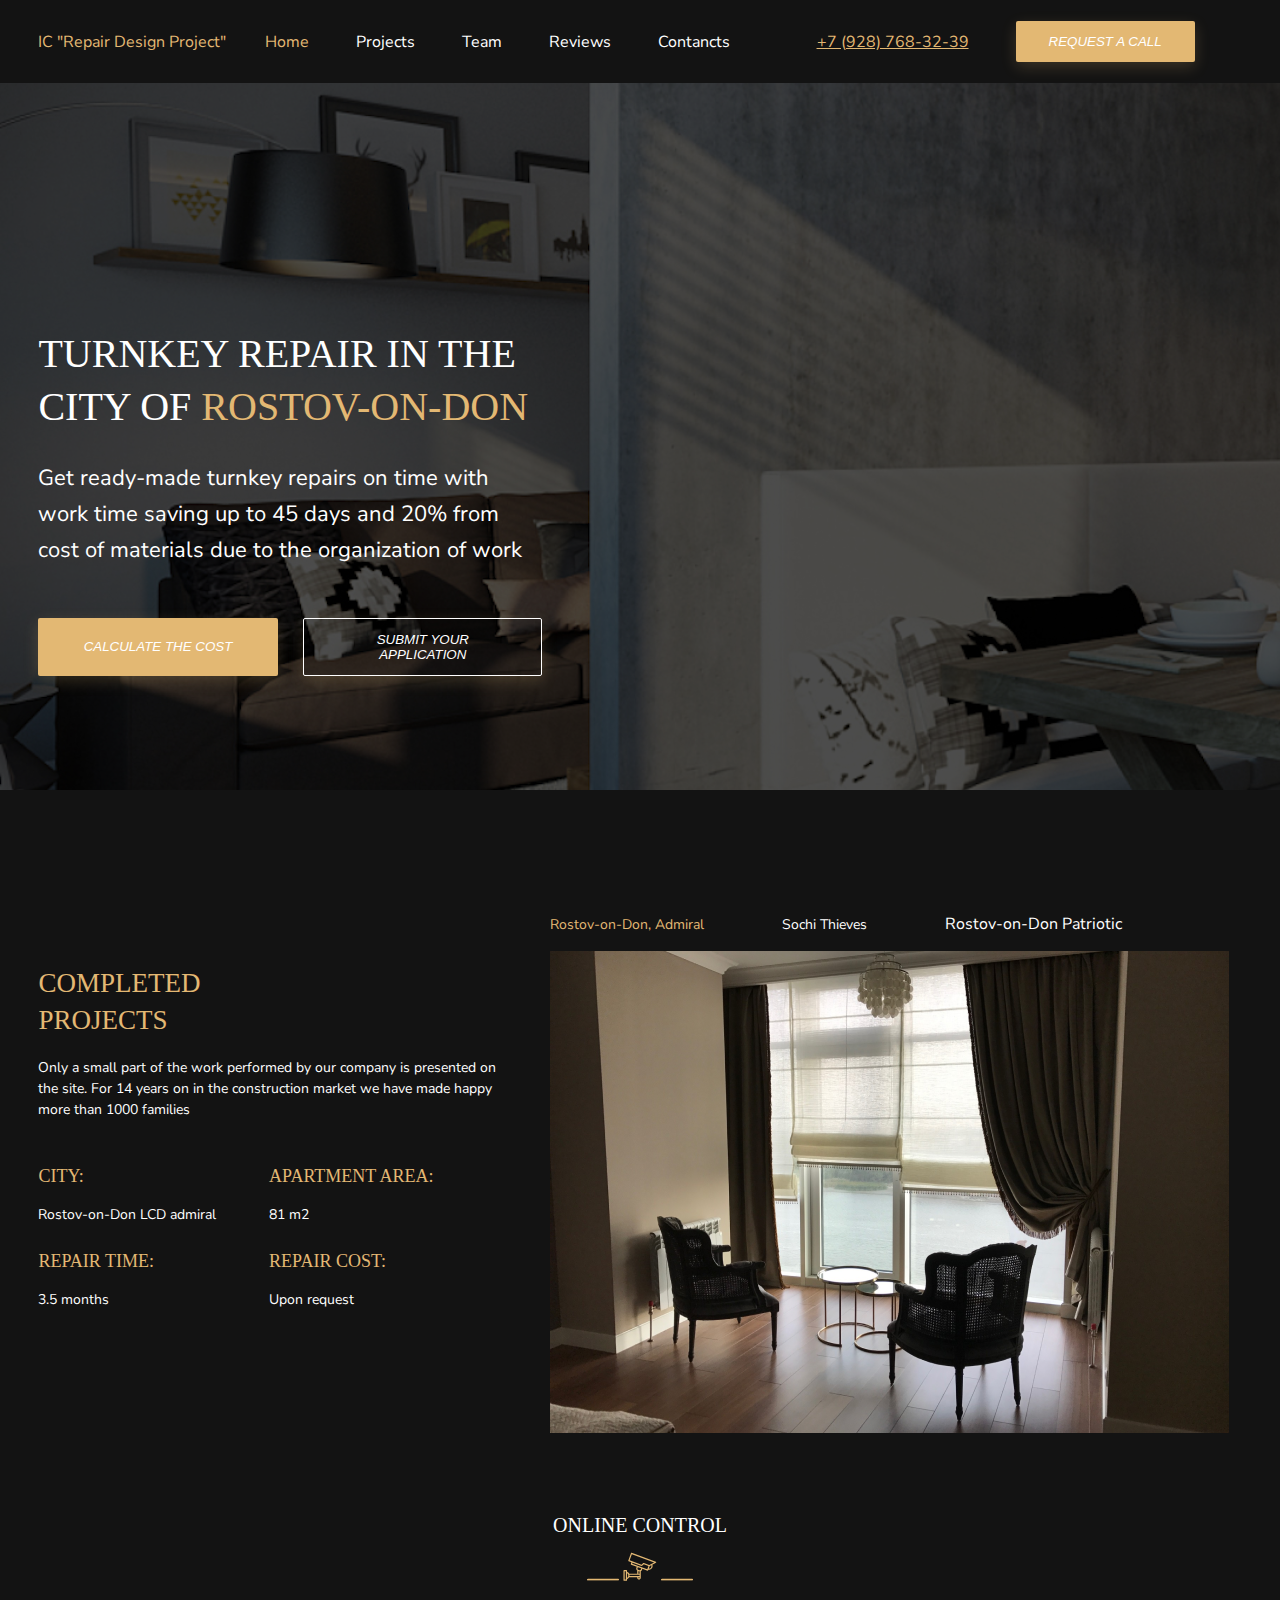
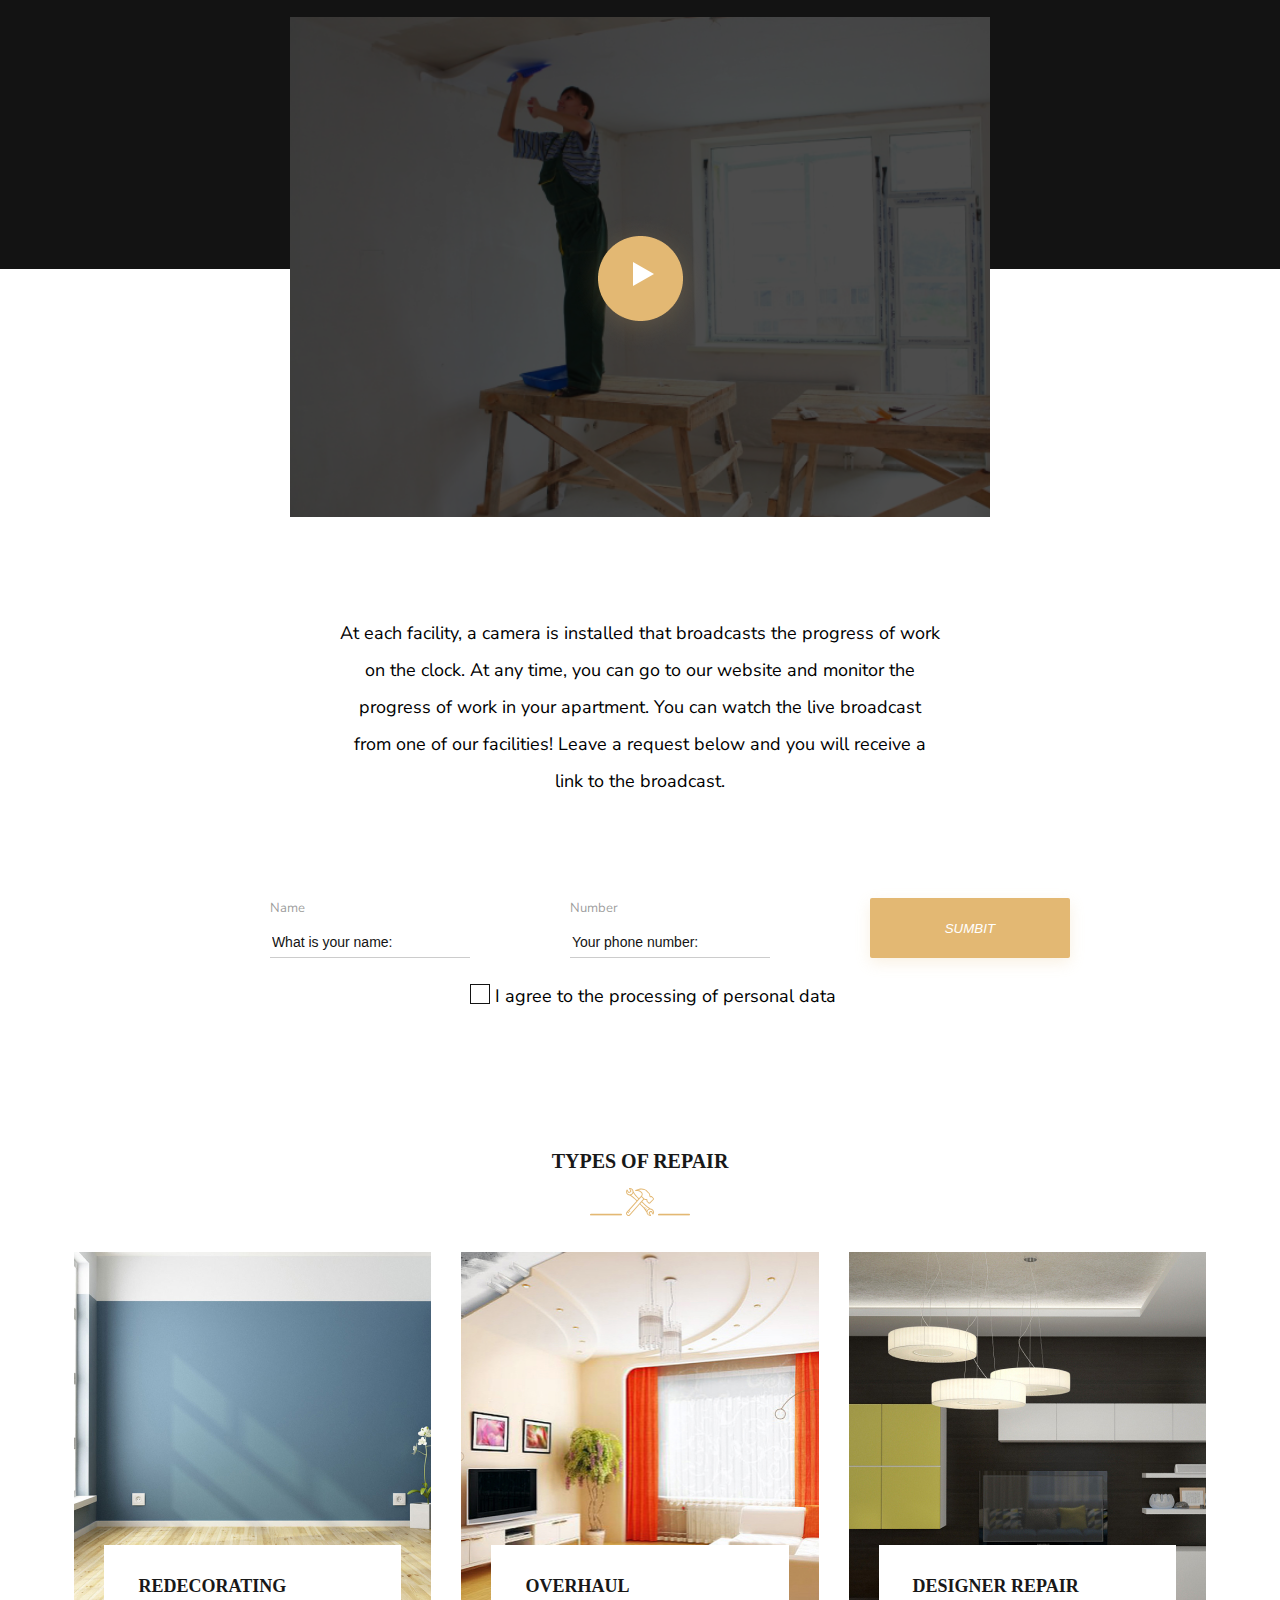
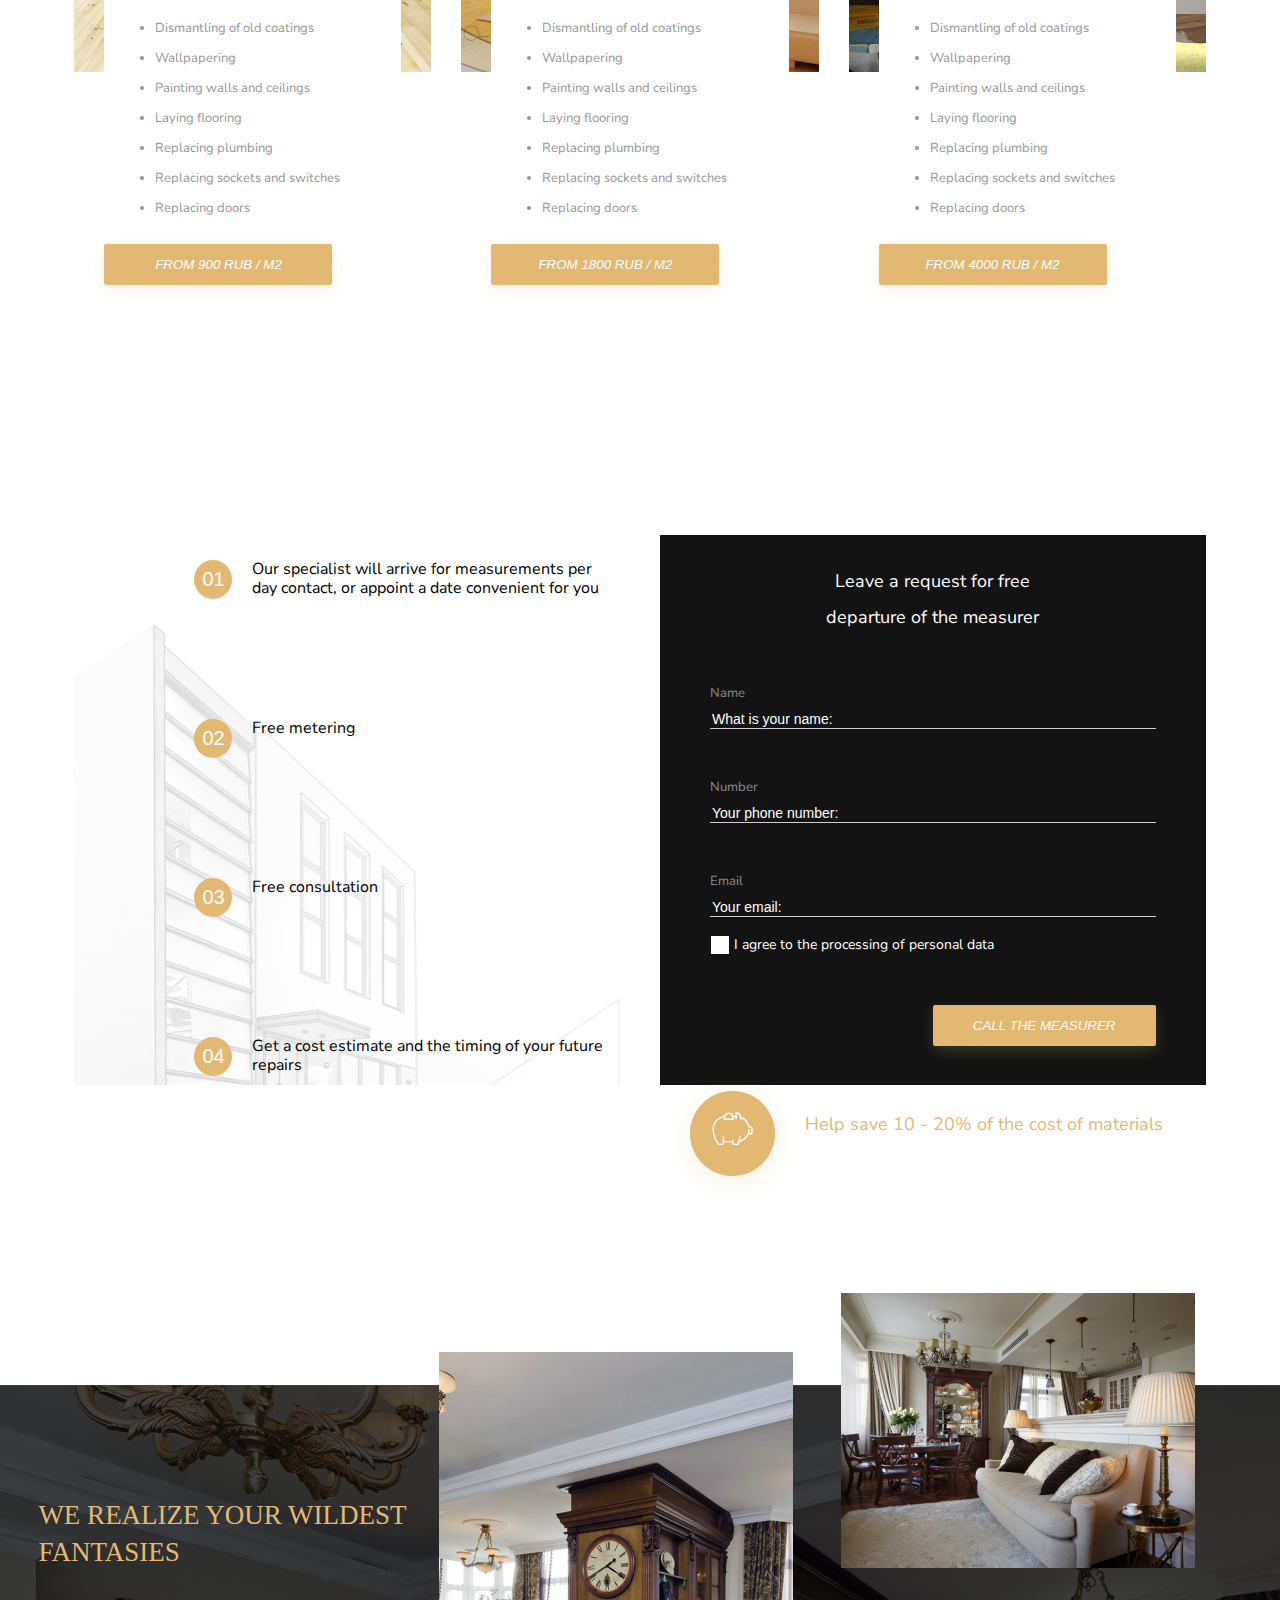
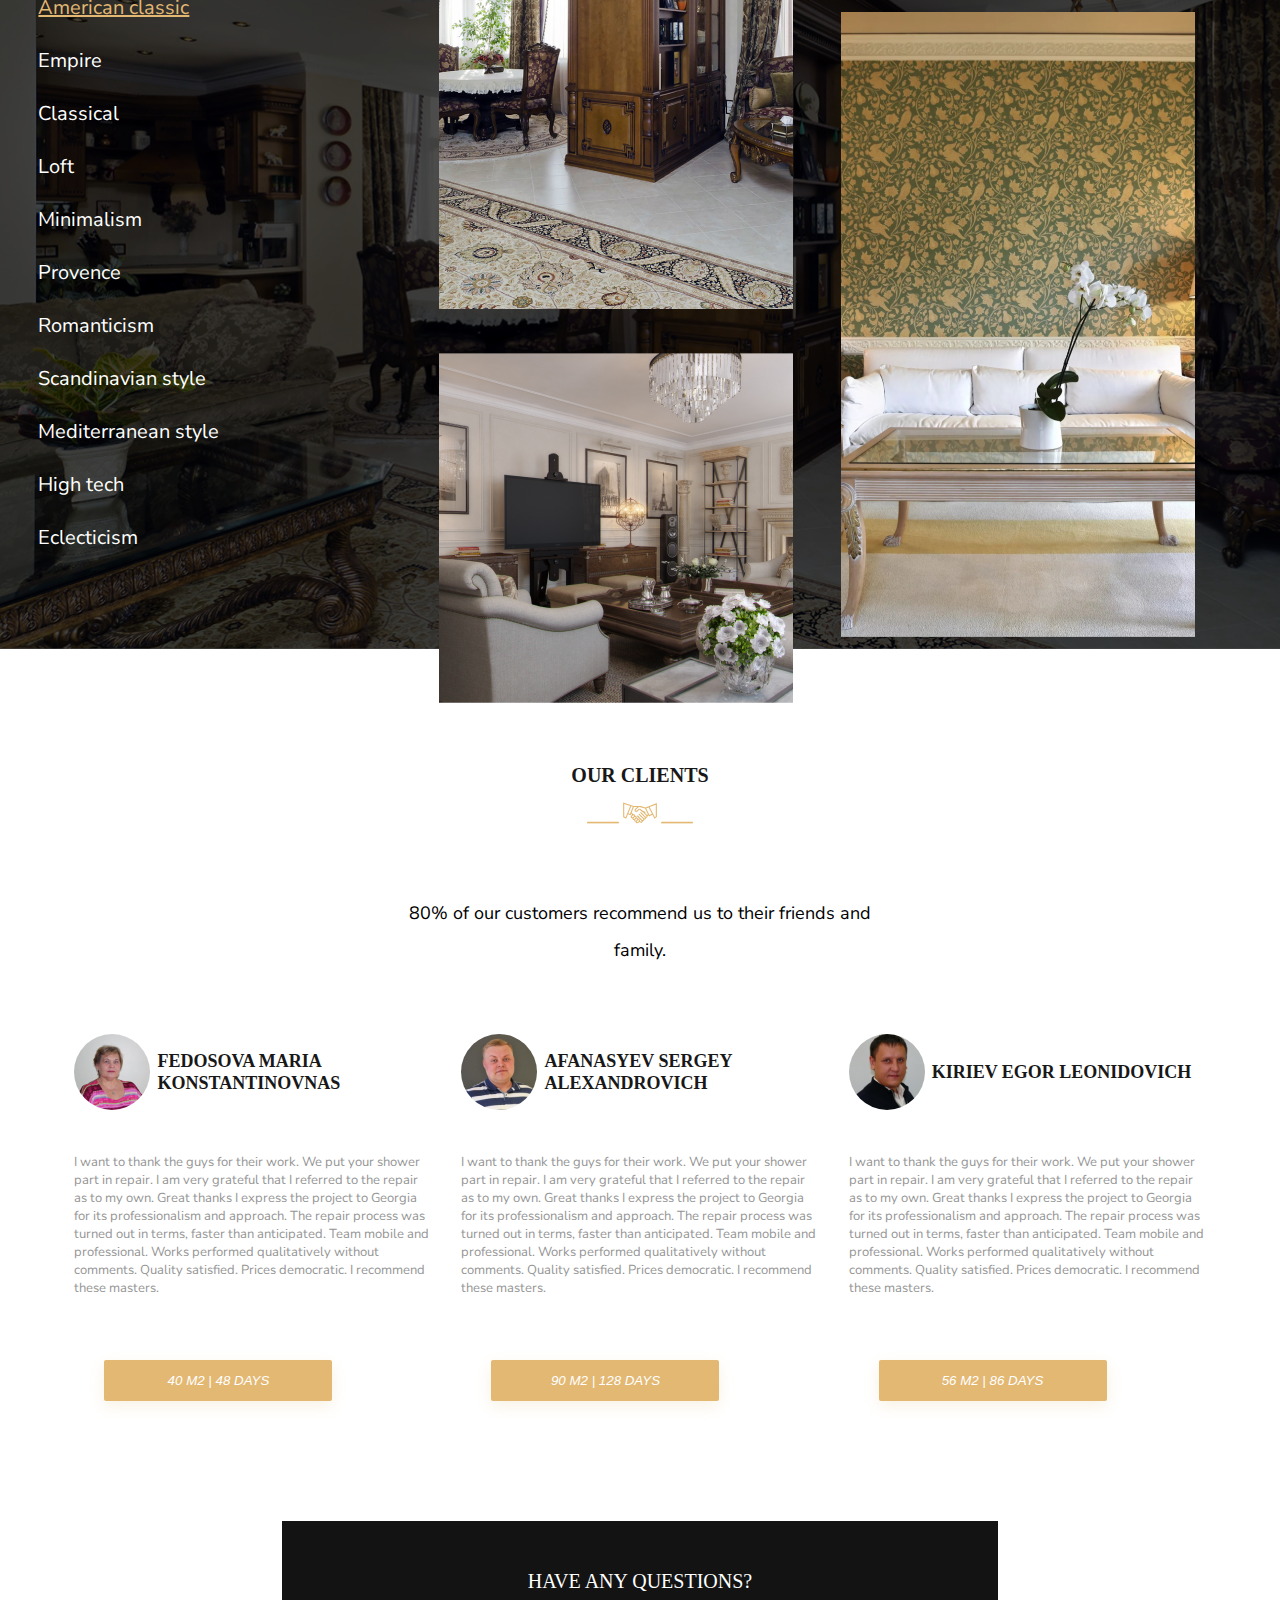
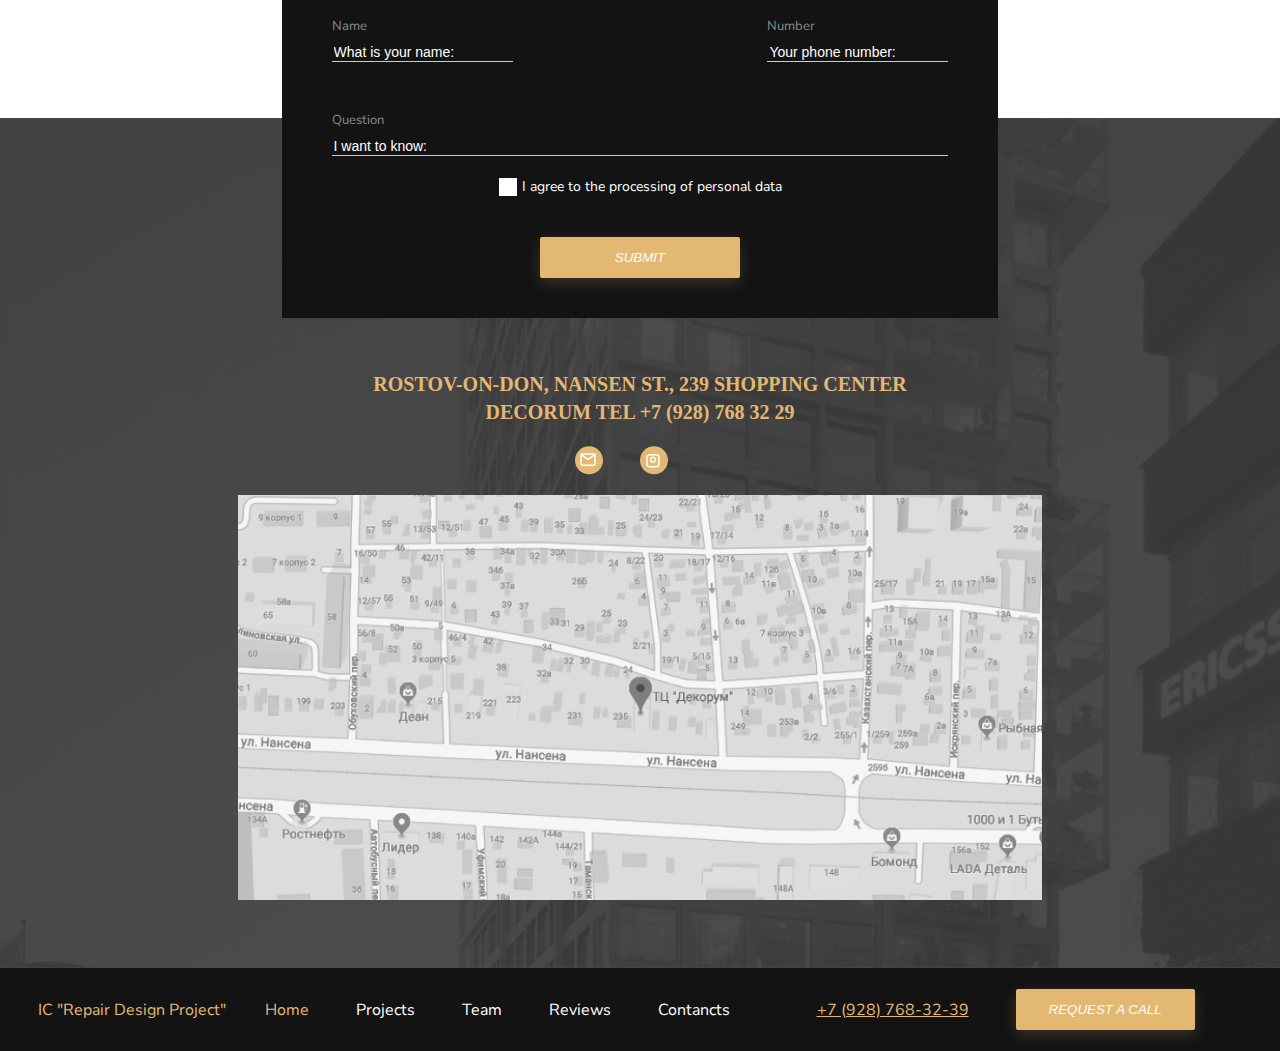
==== index.html @ 65050151 "final" ====
<!DOCTYPE html>
<html>
    <head>
        <title>Landing page</title>
        <meta charset="UTF-8">
        <meta name="viewport" content="width=devise-width, initial-scale=1.0">
        <meta http-equiv="X-UA-Compatible" content="ie=edge">
        <link href="styles/style.css" rel="stylesheet">
        <link rel="preconnect" href="https://fonts.gstatic.com">
<link href="https://fonts.googleapis.com/css2?family=Nunito+Sans:wght@200;300;400&display=swap" rel="stylesheet">
    </head>
    
    <body>
        <header class="header">
            <div class="container header-content margin-mobile">
                <div class="logo">
                    IC "Repair Design Project"
                </div>
                <nav>
                    <ul class="header-navigation">
                        <li class="header-navigation__item"><a href="#"><span class="intext">Home</span></a></li>
                        <li class="header-navigation__item"><a href="#">Projects</a></li>
                        <li class="header-navigation__item"><a href="#">Team</a></li>
                        <li class="header-navigation__item"><a href="#">Reviews </a></li>
                        <li class="header-navigation__item"><a href="#">Contancts</a></li>
                        
                    </ul>
                    
                </nav>
                <div class="header-navigation">
                    <a class="phone header-navigation__item" href="tel: +79287683239">+7 (928) 768-32-39</a>
                    <button class="button header-navigation__item">Request a call</button>
                </div>
            </div>
        </header>
        <main>
            <section class="hero">
                <div class="container hero-container margin-mobile">
                    <div class="title-wrapper">
                        <h1 class="title">Turnkey Repair in the city of <span class="intext">Rostov-on-Don</span></h1>
                        <p class="paragraph">Get ready-made turnkey repairs on time with work time 
                            saving up to 45 days and 20% from cost of materials due
                             to the organization of work</p>

                        <div class="title-wrapper-buttons title-wrapper">
                            <button class="button">CALCULATE THE COST</button>
                            <button class="button button-modified">SUBMIT YOUR APPLICATION</button>
                        </div>
                        
                    </div>
                    
                </div>
                <div class="hero-overlay"></div>
            </section>
            <section class="projects">
                <div class="container">
                <div class="completed-projects ">
                    <div class="completed-projects-info title-wrapper margin-mobile">
                        <h1 class="title short-title title2">
                            <span class="intext">Completed projects</span>
                        </h1>
                        <p class="paragraph paragraph-2">Only a small part of the work performed by our company is presented on the site.
                             For 14 years on in the construction market we have made happy more than 1000 families</p>
                        <div class="subtitle-container">
    
                        </div>
    
                    </div>
                    <div class="images margin-mobile">
                        <nav>
                            <ul class="header-navigation">
                                <li class="header-navigation__item project-nav__item"><a href="#"><span class="intext">Rostov-on-Don, Admiral</span></a></li>
                                <li class="header-navigation__item project-nav__item"><a href="#">Sochi Thieves</a></li>
                                <li class="header-navigation__item"><a href="#">Rostov-on-Don Patriotic</a></li>
                                                            
                            </ul>
                            
                        </nav>
                        <img src="images/image_2.png" alt="room" class="mobile-image">
                        <img src="images/image_2.1.png" alt="room" class="desktop-image">
                    </div>
                    <div class="info-desktop-position image-info-wrapper">
                        <div class="item city">
                            <h2 class="title subtitle"><span class="intext">city:</span></h2>
                            <p class="paragraph paragraph-2">Rostov-on-Don LCD admiral</p>
                        </div>
                        <div class="item area">
                            <h2 class="title subtitle"><span class="intext">apartment area:</span></h2>
                            <p class="paragraph paragraph-2">81 m2</p>
                        </div>
                        <div class="item time">
                            <h2 class="title subtitle"><span class="intext">Repair time:</span></h2>
                            <p class="paragraph paragraph-2">3.5 months</p>
                        </div>
                        <div class="item cost">
                            <h2 class="title subtitle"><span class="intext">Repair Cost:</span></h2>
                            <p class="paragraph paragraph-2">Upon request</p>
                        </div>
                    </div>
                </div>
            </div>
                
            </section>

        </main>
        <section class="online-control">
            <div class="container">
                <div class="online-control-header">
                    <h2 class="title-20px title">online control</h2>
                </div>
                <div class="control-logo">
                    <img src="images/line.png" alt="line" class="line">
                    <img src="images/Vector_online_control.svg" alt="online control" class="logo-icon">
                    <img src="images/line.png" alt="line" class="line">
                </div>
            </div>
            <section class="video online-control-img-div margin-mobile container">
                <div class="hero-container">
                    <img src="images/Ellipse.png" alt="" class="circle">
                    <svg class="small-circle" width="97" height="97" viewBox="0 0 97 97" fill="none" xmlns="http://www.w3.org/2000/svg">
                        <g filter="url(#filter0_d)">
                        <circle cx="48.5" cy="43.5" r="18.5" fill="#E3B873"/>
                        </g>
                        <defs>
                        <filter id="filter0_d" x="0" y="0" width="97" height="97" filterUnits="userSpaceOnUse" color-interpolation-filters="sRGB">
                        <feFlood flood-opacity="0" result="BackgroundImageFix"/>
                        <feColorMatrix in="SourceAlpha" type="matrix" values="0 0 0 0 0 0 0 0 0 0 0 0 0 0 0 0 0 0 127 0"/>
                        <feOffset dy="5"/>
                        <feGaussianBlur stdDeviation="15"/>
                        <feColorMatrix type="matrix" values="0 0 0 0 0.890196 0 0 0 0 0.721569 0 0 0 0 0.45098 0 0 0 0.2 0"/>
                        <feBlend mode="normal" in2="BackgroundImageFix" result="effect1_dropShadow"/>
                        <feBlend mode="normal" in="SourceGraphic" in2="effect1_dropShadow" result="shape"/>
                        </filter>
                        </defs>
                        </svg>
                        
                    <svg class="triangle-video" width="21" height="26" viewBox="0 0 21 26" fill="none" xmlns="http://www.w3.org/2000/svg">
                        <path d="M21 13L7.65417e-07 25.1244L1.82536e-06 0.875644L21 13Z" fill="white"/>
                        </svg>
                </div>
                <div class="hero-overlay"></div>
                
                    
            </section>
            <!-- <div class="online-control-img-div margin-mobile container">
                <img src="images/image_6.png" alt="color wall" class="online-control-img">
                
            </div> -->
            
            <div class="online-control-paragraph-wrapper margin-mobile container">
                <p class="paragraph paragraph-3">At each facility, a camera is installed that broadcasts the progress of work on the clock. At any time, you can go to our website and monitor the progress of work in your apartment. You can watch the live broadcast from one of our facilities!
                    Leave a request below and you will receive a link to the broadcast.</p>
            </div>
            <form class="online-control-input-wrapper margin-mobile container">
                <label class="paragraph input-title">Name</label>
                <input class="text-input" type="text" name="name" placeholder="What is your name:">
                <label class="paragraph input-title">Number</label>
                <input class="text-input" type="text" name="name" placeholder="Your phone number:">
                  <label class="checkbox-label paragraph paragraph-3">
                    <input type="checkbox" />
                    <span></span>
                    I agree to the processing of personal data
                </label>
                <div class="title-wrapper-buttons title-wrapper">
                    <button class="button">SUMBIT</button>
                </div>
    
                

            </form>

        </section>
        
        <section class="types-of-repair">
            <div class="container">
                <div class="types-of-repair-header">
                    <h2 class="title-20px title title-black container">Types of repair</h2>
                    <div class="control-logo">
                        <img src="images/line.png" alt="line" class="line">
                        <img src="images/Vector-repair.svg" alt="online control" class="logo-icon">
                        <img src="images/line.png" alt="line" class="line">
                    </div>
                </div>
                <div class="container types-of-repair-main ">
                    <div class="types-of-repair-info">
                        <div class="types-of-repair-photo-1">
                            
                        </div>
                       <div class="types-of-repair-info-block">
                        <h1 class="title-18px title title-black">Redecorating</h1>
                        <ul class="types-of-repaid-list">
                            <li>Dismantling of old coatings </li>
                            <li>Wallpapering </li>
                            <li>Painting walls and ceilings</li>
                            <li>Laying flooring </li>
                            <li>Replacing plumbing </li>
                            <li>Replacing sockets and switches</li>
                            <li>Replacing doors</li>
                        </ul>
                        

                       </div>
                       <div class="types-of-repair-buttons ">
                        <button class="button button-repair">from 900 rub / m2</button>
                    </div>
                    </div>
                    <div class="types-of-repair-info">
                        <div class="types-of-repair-photo-2"></div>
                        <div class="types-of-repair-info-block">
                            <h1 class="title-18px title title-black">Overhaul</h1>
                            <ul class="types-of-repaid-list">
                                <li>Dismantling of old coatings </li>
                                <li>Wallpapering </li>
                                <li>Painting walls and ceilings</li>
                                <li>Laying flooring </li>
                                <li>Replacing plumbing </li>
                                <li>Replacing sockets and switches</li>
                                <li>Replacing doors</li>
                            </ul>
                        </div>
                       
                        <div class="types-of-repair-buttons ">
                            <button class="button button-repair">from 1800 rub / m2</button>
                        </div>
                    </div>
                    
                    <div class="types-of-repair-info">
                        <div class="types-of-repair-photo-3"></div>
                        <div class="types-of-repair-info-block">
                            <h1 class="title-18px title title-black">Designer Repair</h1>
                            <ul class="types-of-repaid-list">
                                <li>Dismantling of old coatings </li>
                                <li>Wallpapering </li>
                                <li>Painting walls and ceilings</li>
                                <li>Laying flooring </li>
                                <li>Replacing plumbing </li>
                                <li>Replacing sockets and switches</li>
                                <li>Replacing doors</li>
                            </ul>
                            
                        </div>
                        <div class="types-of-repair-buttons ">
                            <button class="button button-repair">from 4000 rub / m2</button>
                        </div>
                    </div>
                    
                    
                   
                    
                </div>
                <div class="types-of-repair-2 container">
                    <div class="types-of-repair-tips">
                        <ol class="ol-tips">
                            <li class="repair-li-tips paragraph paragraph-3">Our specialist will arrive for measurements per day
                                contact, or appoint a date convenient for you</li>
                            <li class="repair-li-tips paragraph paragraph-3">Free metering</li>
                            <li class="repair-li-tips paragraph paragraph-3">Free consultation</li>
                            <li class="repair-li-tips paragraph paragraph-3">Get a cost estimate and the timing of your future repairs</li>

                        </ol>
                    </div>
                    <div class="types-of-repair-request">
                        <form class="repair-input-wrapper margin-mobile">
                            <p class="paragraph repair-paragraph">Leave a request for free
                                departure of the measurer</p>
                            <label class="paragraph repair-input-title">Name</label>
                            <input class="repair-text-input" type="text" name="name" placeholder="What is your name:">
                            <label class="paragraph repair-input-title">Number</label>
                            <input class="repair-text-input" type="text" name="name" placeholder="Your phone number:">
                            <label class="paragraph repair-input-title">Email</label>
                            <input class="repair-text-input" type="text" name="name" placeholder="Your email:">
                              <label class="repair-checkbox-label paragraph paragraph-2">
                                <input type="checkbox" />
                                <span></span>
                                I agree to the processing of personal data
                            </label>
                            <div class="title-wrapper-buttons repair-title-wrapper">
                                <button class="button">Call the measurer</button>
                            </div>
                        </form>
                        <div class="pig-save">
                            <img src="images/Ellipse.png" alt="Ellipse" class="cirle">
                            <svg class="pig" width="41" height="35" viewBox="0 0 41 35" fill="none" xmlns="http://www.w3.org/2000/svg">
                                <path d="M37.5581 15.4428L37.5581 15.4427C37.1069 13.2849 36.0951 11.2508 34.6321 9.5602C33.2237 7.93259 31.4214 6.65133 29.4118 5.84368C29.0828 4.50765 28.3927 3.13004 27.0386 2.09265C25.7205 1.08288 24.3931 0.888236 24.3338 0.879917L24.3338 0.879908C24.1374 0.852614 23.9377 0.909602 23.7872 1.03689C23.6366 1.16422 23.5498 1.34918 23.5498 1.54422V4.84776H21.3254C20.736 2.93366 18.9142 1.53565 16.7634 1.53565C14.5652 1.53565 12.7096 2.99559 12.1632 4.97472C9.01519 5.40046 6.11974 6.89118 3.96924 9.20468L4.00586 9.23872L3.96924 9.20468C1.69996 11.6462 0.45 14.807 0.45 18.1048C0.45 25.4944 4.38387 31.5047 5.5891 33.1702C5.97046 33.6973 6.59453 34.0115 7.2582 34.0115H9.96922C11.0961 34.0115 12.015 33.1174 12.015 32.0156V31.214C12.6849 31.3117 13.3649 31.3618 14.0457 31.3618H20.1528V32.0156C20.1528 33.1174 21.0717 34.0115 22.1986 34.0115H25.1765C26.134 34.0115 26.9756 33.3491 27.1767 32.4341L27.4969 30.9776C31.673 29.976 35.0324 27.1195 36.6959 23.4129H39.1837C39.9359 23.4129 40.55 22.816 40.55 22.0795V16.78C40.55 16.4234 40.4075 16.0882 40.1493 15.8365C39.8912 15.5849 39.5483 15.4465 39.1838 15.4465H39.1837H39.1837H39.1837H39.1836H39.1836H39.1836H39.1835L37.5592 15.4467C37.5587 15.4454 37.5584 15.4441 37.5581 15.4428ZM39.1762 22.0293H39.1761V22.0708H37.2111C37.5469 21.0272 37.7538 19.9313 37.8138 18.802C37.8337 18.4307 37.5411 18.1162 37.1633 18.0971C36.7857 18.0784 36.4615 18.3611 36.4418 18.7324C36.1746 23.755 32.6861 28.0486 27.8218 29.4988L28.6936 25.5325C28.7736 25.1689 28.5358 24.8128 28.1656 24.7355C27.7961 24.658 27.4301 24.8876 27.3503 25.2508L25.8334 32.1523C25.7678 32.4509 25.4919 32.6694 25.1765 32.6694H22.1984C21.8268 32.6694 21.5266 32.3748 21.5266 32.0156V29.3658C21.5266 28.994 21.2178 28.6948 20.8396 28.6948C20.4614 28.6948 20.1527 28.994 20.1527 29.3658V30.0197H14.0455C13.3637 30.0197 12.6831 29.9637 12.0148 29.8549V25.3914C12.0148 25.0196 11.7061 24.7204 11.3279 24.7204C10.9497 24.7204 10.6409 25.0196 10.6409 25.3914V32.0156C10.6409 32.3749 10.3407 32.6695 9.96906 32.6695H7.2582C7.03553 32.6695 6.83663 32.5694 6.71107 32.3957L6.71106 32.3957C5.56414 30.8104 1.82391 25.0966 1.82391 18.1047C1.82391 15.1413 2.94692 12.301 4.98639 10.1068L4.94977 10.0728L4.98639 10.1068C6.84008 8.11243 9.30923 6.79824 12.0037 6.35608C12.0187 6.74406 12.0834 7.12762 12.195 7.4974H12.0074C11.6292 7.4974 11.3205 7.79662 11.3205 8.16843C11.3205 8.54023 11.6292 8.83945 12.0074 8.83945H21.5191C21.8974 8.83945 22.2061 8.54023 22.2061 8.16843C22.2061 7.79662 21.8974 7.4974 21.5191 7.4974H21.3315C21.4592 7.07485 21.5258 6.63439 21.5266 6.18974H23.5498V7.50596C23.5498 7.87776 23.8585 8.17699 24.2367 8.17699C24.6149 8.17699 24.9237 7.87776 24.9237 7.50596V2.43193C25.5183 2.66114 26.343 3.1096 27.0288 3.96507C27.7404 4.85262 28.3056 6.18202 28.3056 8.1685C28.3056 8.5403 28.6144 8.83953 28.9926 8.83953C29.3708 8.83953 29.6795 8.5403 29.6795 8.1685C29.6795 7.93061 29.6716 7.68076 29.6536 7.4229C31.1527 8.14776 32.4978 9.17284 33.5829 10.4267C34.8977 11.9462 35.8068 13.7736 36.212 15.7114C36.3426 16.3363 36.9049 16.7889 37.5487 16.7888L39.1762 16.7887V22.0293ZM16.7633 2.87779C18.6334 2.87779 20.1527 4.36098 20.1527 6.18133C20.1527 6.63615 20.0552 7.08443 19.871 7.49755L13.6555 7.49755C13.4714 7.08428 13.3737 6.63614 13.3737 6.18133C13.3737 4.36091 14.8931 2.87779 16.7633 2.87779Z" fill="white" stroke="white" stroke-width="0.1"/>
                                </svg>
                                
                            <p class="pig-text">Help save 10 - 20% of the 
                                cost of materials</p>
                        </div>

                    </div>
                </div>
            </div>
        </section>
        <section class="fantasies">
            <div class="container hero-container margin-mobile">
                <div class="fantisies-grid">
                    <div class="styles">
                        <h1 class="title fantasies-title">
                            <span class="intext">We realize your
                                wildest fantasies</span>
                        </h1>
                        <ul class="fantisies-list">
                            <li class="fantasies-list-item fantasies-list-item-selected">American classic</li>
                            <li class="fantasies-list-item">Empire</li>
                            <li class="fantasies-list-item">Classical</li>
                            <li class="fantasies-list-item">Loft</li>
                            <li class="fantasies-list-item">Minimalism</li>
                            <li class="fantasies-list-item">Provence</li>
                            <li class="fantasies-list-item">Romanticism</li>
                            <li class="fantasies-list-item">Scandinavian style</li>
                            <li class="fantasies-list-item">Mediterranean style</li>
                            <li class="fantasies-list-item">High tech</li>
                            <li class="fantasies-list-item">Eclecticism</li>
                        </ul>
                    </div>
                    <div class="image-col-1">
                        <img src="images/image-5.png" alt="cupboard" class="fantasies-images">
                        <img src="images/image-5-3.png" alt="living room" class="fantasies-images">
                    </div>
                    <div class="image-col-2">
                        <img src="images/image-5-2.png" alt="living room" class="fantasies-images">
                        <img src="images/image-5-4.png" alt="living room" class="fantasies-images">
                    </div>
                </div>
            </div>
            <div class="hero-overlay"></div>    
        </section>
        <section class="fantasies-mobile container">
            <h1 class="title fantasies-title">
                <span class="intext">We realize your
                    wildest fantasies</span>
            </h1>
            <img src="images/image-5.3.png" alt="living room" class="fantasies-images">
        </section>
        <section class="clients">
            <div class="clients-title container">
                <div class="types-of-repair-header">
                    <h2 class="title-20px title title-black container">Our clients</h2>
                    <div class="control-logo">
                        <img src="images/line.png" alt="line" class="line">
                        <img src="images/clients.svg" alt="online control" class="logo-icon">
                        <img src="images/line.png" alt="line" class="line">
                    </div>
                    <div class="clients-paragraph-wrapper">
                        <p class="paragraph paragraph-3">80% of our customers recommend us to their
                            friends and family.</p>
                    </div>
                </div>
                <div class="types-of-repair-main client-grid container">
                    <div class="clients-header">
                        <img src="images/image-client-1.png" alt="Maria" class="client-image">
                        <h1 class="title-18px title title-black clients-name">Fedosova Maria
                            Konstantinovnas</h1>
                    </div>
                    
                    <div class="clients-header">
                        <img src="images/image-client-2.png" alt="Sergei" class="client-image">
                        <h1 class="title-18px title title-black clients-name">Afanasyev Sergey Alexandrovich</h1>
                    </div>
                    <div class="clients-header">
                        <img src="images/image-client-3.png" alt="Egor  " class="client-image">
                        <h1 class="title-18px title title-black clients-name">Kiriev Egor Leonidovich</h1>
                    </div>
                    <p class="client-info">I want to thank the guys for their work.
                        We put your shower part in repair. I am very grateful that I referred to the repair as to my own. Great thanks I express the project 
                       to Georgia for its professionalism and approach.
                       The repair process was turned out in terms, faster than anticipated. 
                       Team mobile and professional. Works performed qualitatively without comments. 
                       Quality satisfied. Prices democratic. I recommend these masters.</p>
                    <p class="client-info">I want to thank the guys for their work.
                             We put your shower part in repair. I am very grateful that I referred to the repair as to my own. Great thanks I express the project 
                            to Georgia for its professionalism and approach.
                            The repair process was turned out in terms, faster than anticipated. 
                            Team mobile and professional. Works performed qualitatively without comments. 
                            Quality satisfied. Prices democratic. I recommend these masters.</p>
                    <p class="client-info">I want to thank the guys for their work.
                             We put your shower part in repair. I am very grateful that I referred to the repair as to my own. Great thanks I express the project 
                            to Georgia for its professionalism and approach.
                            The repair process was turned out in terms, faster than anticipated. 
                            Team mobile and professional. Works performed qualitatively without comments. 
                            Quality satisfied. Prices democratic. I recommend these masters.</p>
                    <div class="types-of-repair-buttons ">
                            <button class="button button-client">40 m2  |  48 DAYS</button>
                        </div>
                    <div class="types-of-repair-buttons ">
                            <button class="button button-client">90 m2  |  128 DAYS</button>
                        </div>
                    <div class="types-of-repair-buttons ">
                            <button class="button button-client">56 m2  |  86 DAYS</button>
                        </div>
                </div>
            </div>
        </section>
        <section class="questions ">
            <div class="questions-container">
            <form class="repair-input-wrapper margin-mobile questions-wrapper">
                <h2 class="title-20px title questions-title">have any questions?</h2>
                <div class="questions-input-desktop">
                    <div class="label-input-question">
                        <label class="paragraph repair-input-title">Name</label>
                        <input class="repair-text-input" type="text" name="name" placeholder="What is your name:">
                    </div>
                    <div class="label-input-question">
                         <label class="paragraph repair-input-title">Number</label>
                        <input class="repair-text-input" type="text" name="name" placeholder="Your phone number:">
                    </div>
                   
                </div>
                
                <label class="paragraph repair-input-title">Question</label>
                <input class="repair-text-input" type="text" name="name" placeholder="I want to know:">
                  <label class="questions-checkbox-label paragraph paragraph-2">
                    <input type="checkbox" />
                    <span></span>
                    I agree to the processing of personal data
                </label>
                <div class="title-wrapper-buttons title-wrapper question-button">
                    <button class="button">Submit</button>
                </div>
            </form> 
        </div>
        </section>
        <section class="map">
            <div class="container hero-container">
                <div class="map-wrapper">
                    <h1 class="map-title">
                        Rostov-on-Don, Nansen St., 239 Shopping Center Decorum Tel +7 (928) 768 32 29
                    </h1>
                    <div class="map-icons">
                        <svg width="28" height="29" viewBox="0 0 28 29" fill="none" xmlns="http://www.w3.org/2000/svg">
                            <circle cx="14" cy="14.3218" r="14" fill="#E3B873"/>
                            </svg>
                        <svg class="message-1" width="16" height="14" viewBox="0 0 16 14" fill="none" xmlns="http://www.w3.org/2000/svg">
                        <path d="M2.4 1.12158H13.6C14.37 1.12158 15 1.75158 15 2.52158V10.9216C15 11.6916 14.37 12.3216 13.6 12.3216H2.4C1.63 12.3216 1 11.6916 1 10.9216V2.52158C1 1.75158 1.63 1.12158 2.4 1.12158Z" stroke="white" stroke-width="1.5" stroke-linecap="round" stroke-linejoin="round"/>
                        </svg>

                        <svg class="message-1" width="16" height="8" viewBox="0 0 16 8" fill="none" xmlns="http://www.w3.org/2000/svg">
                            <path d="M15 1.52197L8 6.42197L1 1.52197" stroke="white" stroke-width="1.5" stroke-linecap="round" stroke-linejoin="round"/>
                            </svg>
                        <svg width="28" height="29" viewBox="0 0 28 29" fill="none" xmlns="http://www.w3.org/2000/svg">
                            <circle cx="14" cy="14.3218" r="14" fill="#E3B873"/>
                            </svg>
                        <svg class="message-3" width="8" height="7" viewBox="0 0 8 7" fill="none" xmlns="http://www.w3.org/2000/svg">
                                <path d="M6.40003 3.34337C6.47408 3.84272 6.38879 4.3527 6.15629 4.80078C5.92379 5.24886 5.55592 5.61222 5.10501 5.83918C4.6541 6.06613 4.1431 6.14513 3.6447 6.06493C3.14631 5.98473 2.68589 5.74942 2.32894 5.39247C1.97198 5.03552 1.73667 4.5751 1.65647 4.0767C1.57627 3.5783 1.65527 3.06731 1.88223 2.6164C2.10919 2.16548 2.47254 1.79762 2.92062 1.56512C3.3687 1.33262 3.87869 1.24733 4.37803 1.32137C4.88739 1.3969 5.35894 1.63425 5.72305 1.99836C6.08715 2.36246 6.3245 2.83402 6.40003 3.34337Z" stroke="white" stroke-width="1.5" stroke-linecap="round" stroke-linejoin="round"/>
                                </svg>
                        <svg class="message-2" width="14" height="15" viewBox="0 0 14 15" fill="none" xmlns="http://www.w3.org/2000/svg">
                        <path d="M10 1.72119H4.00001C2.34316 1.72119 1.00001 3.06434 1.00001 4.72119V10.7212C1.00001 12.378 2.34316 13.7212 4.00001 13.7212H10C11.6569 13.7212 13 12.378 13 10.7212V4.72119C13 3.06434 11.6569 1.72119 10 1.72119Z" stroke="white" stroke-width="1.5"/>
                        </svg>

                                
                                                                    
                    </div>
                    
                        
                    <img src="images/map.png" alt="map" class="map-img">
                </div>
                
                
            </div>
            <div class="hero-overlay"></div>
        </section>
       

        <footer>
            <header class="header">
                <div class="container header-content margin-mobile">
                    <div class="logo">
                        IC "Repair Design Project"
                    </div>
                    <nav>
                        <ul class="header-navigation">
                            <li class="header-navigation__item"><a href="#"><span class="intext">Home</span></a></li>
                            <li class="header-navigation__item"><a href="#">Projects</a></li>
                            <li class="header-navigation__item"><a href="#">Team</a></li>
                            <li class="header-navigation__item"><a href="#">Reviews </a></li>
                            <li class="header-navigation__item"><a href="#">Contancts</a></li>
                            
                        </ul>
                        
                    </nav>
                    <div class="header-navigation">
                        <a class="phone header-navigation__item" href="tel: +79287683239">+7 (928) 768-32-39</a>
                        <button class="button header-navigation__item">Request a call</button>
                    </div>
                </div>
            </header>
        </footer>
    </body>
</html>
---- styles/style.css ----
body {
  margin: 0;
  font-family: "Nunito Sans";
  display: flexbox;
}
body * {
  box-sizing: border-box;
}
.button {
  background-color: #e3b873;
  box-shadow: 0px 5px 15px rgba(227, 184, 115, 0.2);
  border-radius: 2px;
  outline: 0;
  border: 0;
  padding: 13px 33px;
  color: white;
  text-transform: uppercase;
  font-style: italic;
}
.container {
  max-width: 1300px;
  margin: 0 auto;
  padding-left: 3%;
  padding-right: 3%;
}
.logo {
  color: #e3b873;
}
.header {
  background-color: #131313;
}
.header-content {
  display: flex;
  justify-content: space-between;
  height: 83px;
  align-items: center;
}
.header-navigation {
  list-style: none;
  display: flex;
  align-items: center;
}
.phone {
  color: #e3b873;
}
.header-navigation__item {
  margin-right: 47px;
}
.header-navigation__item > a {
  text-decoration: none;
  color: white;
}
.hero {
  background-image: url("../images/image_4.3.jpg");
  background-size: cover;
  height: 707px;
  padding-top: 194px;
  position: relative;
}
.video {
  background-image: url("../images/image_6.png");
  background-size: cover;
  height: 500px;
  width: 700px;
  padding-top: 194px;
  position: relative;
}
.triangle-video {
  position: absolute;
  margin: 50px -80px;
}
.hero-overlay {
  content: "";
  position: absolute;
  top: 0;
  left: 0;
  right: 0;
  bottom: 0;
  background-color: rgba(0, 0, 0, 0.7);
}
.hero-container {
  position: relative;
  z-index: 1;
}
/* @media only screen and (min-width: 769px){ */
.title {
  font-family: Yeseva One, "Times New Roman", Times, serif;
  font-style: normal;
  font-weight: normal;
  font-size: 40px;
  line-height: 53px;
  text-transform: uppercase;

  color: #ffffff;
}
/* } */
.intext {
  color: #e3b873;
}
.title-wrapper {
  max-width: 504px;
  margin-top: 50px;
}
.paragraph {
  font-family: "Nunito Sans", sans-serif;
  font-style: normal;
  font-weight: normal;
  font-size: 22px;
  line-height: 36px;
  color: #ffffff;
}
.paragraph-2 {
  font-size: 14px;
  line-height: 21px;
}
.paragraph-3 {
  font-size: 18px;
  line-height: 37px;
  color: black;
}

.button-modified {
  border: 1px solid #ffffff;
  box-sizing: border-box;
  border-radius: 2px;
  background-color: rgba(0, 0, 0, 0);
}
.title-wrapper-buttons {
  display: grid;
  grid-template-columns: repeat(auto-fit, minmax(200px, 1fr));
  grid-template-rows: auto;
  grid-gap: 2vw;
}
@media only screen and (min-width: 769px) {
  .completed-projects {
    margin-top: 107px;
  }
}
.projects {
  display: grid;
  background-color: #131313;
  padding-bottom: 380px;
}
.mobile-image {
  display: none;
}
.subtitle {
  font-size: 18px;
  line-height: 25px;
}
.title2 {
  font-size: 27px;
  line-height: 37px;
}

.image-info-wrapper {
  display: grid;
  grid-template-columns: 1fr 1fr;
  grid-template-rows: 85px 85px;
  grid-gap: 0vw;
}
.project-nav__item {
  margin-right: 78px;
  font-size: 14px;
}
.online-control-paragraph-wrapper {
  max-width: 680px;
  margin: 98px auto;
}
@media only screen and (min-width: 769px) {
  .short-title {
    max-width: 70px;
    line-height: 37px;
  }
}
.info-desktop-position {
  margin-top: -340px;
}
.online-control {
  text-align: center;
  margin: -370px auto;
}
.title-20px {
  margin: 0 auto;
  font-size: 20px;
}
.control-logo {
  margin-bottom: 30px;
}
.title-18px {
  margin: 0 auto;
  font-size: 18px;
}
.online-control-img {
  width: 817px;
  height: 434px;
}
.footer {
  position: static;
}
@media only screen and (min-width: 769px) {
  .completed-projects {
    display: grid;
    grid-template-columns: 1fr 1.5fr;
    grid-template-rows: auto;
    grid-gap: 50px;
  }
}

.online-control-input-wrapper {
  display: grid;
  max-width: 817px;
  padding-right: 0;
  grid-template-rows: repeat(2, 30px);
  grid-template-columns: repeat(3, 200px);
  grid-auto-flow: column;
  column-gap: 100px;
  text-align: left;
  margin: 0 auto;
}
.input-title {
  font-size: 13px;
  line-height: 21px;
  color: rgba(54, 54, 54, 0.5);
}
.text-input::placeholder {
  color: #131313;
  font-size: 14px;
}

.online-control-checkbox {
  padding-top: 25px;
}
.text-input {
  display: block;
  border: none;
  background-color: white;
  border-bottom: 1px solid #ccc;
  /* width: 100%; */
}

.online-control-input-wrapper > .title-wrapper-buttons {
  margin-top: -30px;
}
.types-of-repair {
  margin-top: 547px;
}
.title-black {
  color: #181818;
  font-weight: bold;
}
.types-of-repair-header {
  text-align: center;
}
.types-of-repair-main {
  display: grid;
  grid-template-columns: repeat(3, 1fr);
  grid-template-rows: auto;
  grid-gap: 30px;
}
.types-of-repair-photo-1 {
  background-image: url("../images/image.jpg");
  height: 420px;
}
.types-of-repair-photo-2 {
  background-image: url("../images/image-2.jpg");
  height: 420px;
}
.types-of-repair-photo-3 {
  background-image: url("../images/image-3.jpg");
  height: 420px;
}
.types-of-repair-info-block {
  background-color: white;
  height: 286px;
  margin: -127px 30px;
  padding: 15px 0 0 34px;
}
.types-of-repaid-list {
  margin-block-start: 0em;
  margin-block-end: 0em;
  line-height: 30px;
  padding-inline-start: 17px;
}
.types-of-repaid-list > li {
  font-size: 13px;
  color: #959595;
}
.types-of-repair-buttons {
  display: grid;
  grid-template-columns: 1fr;
  margin: 140px 30px 0;
  width: 228px;
}
input[type="checkbox"] {
  display: none;
}
.checkbox-label {
  margin-top: 80px;
  margin-left: -400px;
}
label > input[type="checkbox"] + *::before {
  content: "";
  display: inline-block;
  vertical-align: text-top;
  width: 18px;
  height: 18px;
  border-radius: 0;
  border-style: solid;
  border-width: 1px;
  background-color: white;
  border-color: #131313;
}
label > input[type="checkbox"]:checked + *::before {
  border-style: solid;
  border-width: 1px;
  content: "✓";
  display: inline-block;
  width: 18px;
  height: 18px;
  color: white;
  background: #e3b873;
  border-color: #e3b873;
  vertical-align: text-top;
}
.types-of-repair-2 {
  display: grid;
  grid-template-columns: repeat(2, 1fr);
  margin-top: 250px;
  column-gap: 40px;
  margin-bottom: 300px;
}

.types-of-repair-tips {
  background-image: url("../images/image-6.1.png");
  height: 550px;
}
.types-of-repair-request {
  background-color: #131313;
  height: 550px;
}
.repair-input-wrapper {
  display: grid;
  grid-template-columns: 1fr;
  grid-template-rows: auto;
  grid-auto-flow: row;
  text-align: left;
  padding: 0 50px 20px;
}
.repair-input-title {
  color: rgba(255, 255, 255, 0.5);
  font-size: 13px;
  margin-top: 40px;
}

.repair-text-input::placeholder {
  color: white;
  font-size: 14px;
}

.repair-text-input[placeholder]:focus {
  color: white;
}

.repair-text-input:focus {
  background-color: #131313;
}
.repair-text-input {
  display: block;
  border: none;
  background-color: #131313;
  border-bottom: 1px solid #ccc;
  width: 100%;
}
.repair-paragraph {
  font-size: 18px;
  margin: 28px 20% 0;
  text-align: center;
}
.repair-checkbox-label {
  margin-top: 17px;
}
.repair-title-wrapper {
  margin: 50px 0 0 50%;
}
.repair-title-wrapper > .button {
  padding: 13px 5px;
}
.repair-li-tips {
  margin-top: 25px;
  margin-bottom: 120px;
  line-height: 19px;
}
ol {
  counter-reset: item;
  margin: 0;
  padding-left: 120px;
}
ol > li {
  counter-increment: item;
  list-style: none inside;
  margin: 30px 0;
  overflow: hidden;
  font-size: 16px !important;
  line-height: 1.3;
}
ol > li:before {
  content: counter(item, decimal-leading-zero) " ";
  margin-right: 20px;
  padding: 8px;
  display: block;
  -webkit-border-radius: 50%;
  -moz-border-radius: 50%;
  border-radius: 50%;
  width: 22px;
  background: #e3b873;
  color: #fff;
  text-align: center;
  font: 20px "Lato", Helvetica, Arial, sans-serif;
  font-weight: 100;
  float: left;
}
.fantasies {
  background-image: url("../images/image-5.1.png");
  background-size: cover;
  height: 864px;
  padding-top: 194px;
  position: relative;
}
.fantisies-grid {
  display: grid;
  grid-template-columns: repeat(3, 1fr);
  grid-template-rows: auto;
}
.fantasies-title {
  line-height: 37px;
  font-size: 27px;
  margin-right: 30px;
}
.styles {
  margin-top: -100px;
}
.fantasies-images {
  margin-top: 38px;
}
.image-col-1 {
  margin-top: -265px;
}
.image-col-2 {
  margin-top: -324px;
}
ul {
  padding-inline-start: 0;
}
.fantasies-list-item {
  margin: 15px 0 0 0;
  list-style-type: none;
  font-family: Nunito Sans;
  font-style: normal;
  font-weight: normal;
  font-size: 20px;
  line-height: 38px;
  color: white;
}
.fantasies-list-item-selected {
  color: #e3b873;
  text-decoration: underline;
}
.fantasies-mobile {
  display: none;
}
.clients {
  margin-top: 100px;
}
.clients-paragraph-wrapper {
  max-width: 476px;
  margin: 65px auto;
}
.clients-name {
  line-height: 22px;
  margin: auto 2%;
}
.clients-header {
  display: flex;
}
.client-image {
  border-radius: 50%;
}
.client-info {
  font-size: 13px;
  color: #959595;
}
.button-client {
  margin-top: -120px;
  margin-bottom: 120px;
}

@media only screen and (min-width: 769px) {
  .questions {
    position: relative;
    z-index: 1;
    padding: 0 2%;
  }
}
@media only screen and (min-width: 1600px) {
  .questions {
    position: relative;
    z-index: 1;
    padding: 0 10%;
  }
}
@media only screen and (min-width: 2000px) {
  .questions {
    position: relative;
    z-index: 1;
    padding: 0 15%;
  }
}
@media only screen and (min-width: 768px) {
  .questions-container {
    background-color: #131313;
    max-width: 840px;
    margin-left: 20vw;
    margin-right: 20vw;
  }
}
.questions-title {
  margin: 34px auto 0;
}
.question-button {
  margin: 20px auto;
}
.questions-input-desktop {
  display: flex;
  justify-content: space-between;
}
.questions-wrapper {
  margin-bottom: -200px;
}

.questions-checkbox-label {
  margin: 20px auto;
}
.map {
  background-image: url("../images/image-map-bacground.jpg");
  background-size: cover;
  height: 850px;
  width: 100%;
  position: relative;
}
.map-title {
  font-family: Yeseva One;
  font-size: 20px;
  line-height: 28px;
  text-align: center;
  text-transform: uppercase;
  color: #e3b873;
  margin: 52px auto 20px;
  max-width: 590px;
}
.map-wrapper {
  display: flex;
  flex-direction: column;
  padding: 200px 200px 0px;
  margin: 0 0;
  justify-content: center;
}
.pig {
  margin-top: 45px;
  position: absolute;
  margin-left: 52px;
}
.pig-text {
  font-family: Nunito Sans;
  font-size: 18px;
  line-height: 26px;
  color: #e3b873;
  padding-top: 5%;
}
.pig-save {
  display: flex;
  text-align: left;
}
.message-1 {
  position: absolute;
  margin: 7px 5px;
}
.message-2 {
  position: absolute;
  margin: 7px 71px;
}
.message-3 {
  position: absolute;
  margin: 10px 74px;
}

.map-icons {
  display: grid;
  grid-template-columns: repeat(2, 65px);
  align-content: center;
  margin: 0 auto 20px;
  max-width: 200px;
}
@media only screen and (min-width: 768px) {
  .small-circle {
    display: none;
  }
}
@media only screen and (max-width: 768px) {
  nav > .header-navigation {
    display: none;
  }
}

@media only screen and (max-width: 768px) {
  .header-navigation > .button {
    display: none;
  }
}
@media only screen and (max-width: 768px) {
  .header {
    margin: 0 auto;
  }
}
@media only screen and (max-width: 768px) {
  .title {
    font-family: Yeseva One, "Times New Roman", Times, serif;
    font-style: normal;
    font-weight: normal;
    font-size: 23px;
    line-height: 30px;
    text-transform: uppercase;
  }
}
@media only screen and (max-width: 768px) {
  .short-title {
    padding: 0 50px;
  }
}
@media only screen and (max-width: 768px) {
  .header-content {
    height: 57px;
    align-items: center;
    font-size: 11px;
    line-height: 18px;
    max-width: 339px;
    justify-content: space-around;
    margin: 0 auto;
  }
}
@media only screen and (max-width: 768px) {
  .title-wrapper {
    max-width: 340px;
    margin: auto auto;
  }
}
@media only screen and (max-width: 768px) {
  .paragraph {
    font-size: 14px;
    line-height: 17px;
  }
}
@media only screen and (max-width: 768px) {
  .paragraph-2 {
    font-size: 11px;
  }
}
@media only screen and (max-width: 768px) {
  .paragraph-3 {
    color: white;
  }
}
@media only screen and (max-width: 768px) {
  .completed-projects-info {
    text-align: center;
    margin: 36px auto;
  }
}
@media only screen and (max-width: 768px) {
  .image-info-wrapper {
    margin: 20px auto;
  }
}
@media only screen and (max-width: 768px) {
  .mobile-image {
    display: grid;
    max-width: 100%;
    height: auto;
  }
}
@media only screen and (max-width: 768px) {
  .desktop-image {
    display: none;
  }
}

@media only screen and (max-width: 768px) {
  .subtitle {
    font-size: 14px;
    line-height: 20px;
  }
}

@media only screen and (max-width: 768px) {
  .images {
    display: flex;
    justify-content: center;
    margin: 70px auto 35px;
  }
}
@media only screen and (max-width: 768px) {
  .online-control-img {
    max-width: 100%;
    height: auto;
  }
}
@media only screen and (max-width: 768px) {
  .projects {
    display: grid;
    background-color: #131313;
    padding-bottom: 700px;
  }
}
@media only screen and (max-width: 768px) {
  .online-control {
    margin-top: -730px;
  }
}
@media only screen and (max-width: 768px) {
  .online-control-paragraph-wrapper {
    max-width: 340px;
    margin: 51px auto;
  }
}
@media only screen and (max-width: 768px) {
  .margin-mobile {
    margin: 0px auto;
  }
}
@media only screen and (max-width: 768px) {
  .container {
    max-width: 340px;
  }
}
@media only screen and (max-width: 768px) {
  .online-control-input-wrapper {
    display: grid;
    grid-template-columns: 1fr;
    grid-template-rows: auto;
    grid-auto-flow: row;
    text-align: left;
  }
}
@media only screen and (max-width: 768px) {
  .input-title {
    color: rgba(255, 255, 255, 0.5);
    margin-top: 40px;
  }
}
@media only screen and (max-width: 768px) {
  .online-control-checkbox {
    padding-top: 25px;
  }
}
@media only screen and (max-width: 768px) {
  .text-input {
    display: block;
    border: none;
    background-color: #131313;
    border-bottom: 1px solid #ccc;
    width: 100%;
  }
}
@media only screen and (max-width: 768px) {
  .text-input::placeholder {
    color: white;
  }
}
@media only screen and (max-width: 768px) {
  .text-input[placeholder]:focus {
    color: white;
  }
}
@media only screen and (max-width: 768px) {
  .text-input:focus {
    background-color: #131313;
  }
}
@media only screen and (max-width: 768px) {
  .online-control-input-wrapper > .title-wrapper-buttons {
    margin-top: 60px;
  }
}
@media only screen and (max-width: 768px) {
  .checkbox-label {
    margin: 25px 0 0;
  }
}
@media only screen and (max-width: 768px) {
  .types-of-repair {
    margin-top: 400px;
  }
}
@media only screen and (max-width: 768px) {
  .types-of-repair-main {
    display: grid;
    grid-template-columns: 1fr;
    grid-template-rows: auto;
    grid-gap: 70px;
  }
}
@media only screen and (max-width: 768px) {
  .title-18px {
    font-size: 15px;
    font-family: Yeseva One;
    font-weight: bold;
  }
}
@media only screen and (max-width: 768px) {
  .types-of-repair-info-block {
    background-color: white;
    height: 286px;
    margin: -150px 15% 0 0;
    padding-left: 32px;
  }
}
@media only screen and (max-width: 768px) {
  .types-of-repair-buttons {
    display: grid;
    grid-template-columns: 1fr;
    margin: -25px 30px 0;
    width: 152px;
  }
}
@media only screen and (max-width: 768px) {
  .button-repair {
    font-size: 13px;
    padding: 13px 2px;
  }
}
@media only screen and (max-width: 768px) {
  .types-of-repair-2 {
    display: none;
  }
}
@media only screen and (max-width: 768px) {
  .fantasies {
    display: none;
  }
}
@media only screen and (max-width: 768px) {
  .fantasies-mobile {
    display: flex;
    flex-direction: column;
    justify-content: center;
    margin-top: 50px;
    margin-bottom: -120px;
  }
}
@media only screen and (max-width: 768px) {
  .fantasies-title {
    text-align: center;
    margin: 0 5%;
  }
}
@media only screen and (max-width: 768px) {
  .clients {
    display: none;
  }
}
@media only screen and (max-width: 768px) {
  .questions {
    background-color: #131313;
    max-width: 883px;
    padding: 130px 0;
  }
}
@media only screen and (max-width: 768px) {
  .questions-title {
    margin: 34px auto 0;
    font-size: 20px;
  }
}
@media only screen and (max-width: 768px) {
  .questions-input-desktop {
    display: flex;
    flex-direction: column;
  }
}
@media only screen and (max-width: 768px) {
  .label-input-question {
    margin-top: 40px;
  }
}
@media only screen and (max-width: 768px) {
  .questions-checkbox-label {
    margin: 20px 0;
  }
}
@media only screen and (max-width: 768px) {
  .question-button {
    margin: 0 0;
  }
}
@media only screen and (max-width: 768px) {
  .map {
    background-image: none;
    background-color: #131313;
    height: 600px;
    position: relative;
  }
}
@media only screen and (max-width: 768px) {
  .map > .hero-overlay {
    display: none;
  }
}
@media only screen and (max-width: 768px) {
  .questions-wrapper {
    margin-bottom: -150px;
  }
}
@media only screen and (max-width: 768px) {
  .map-title {
    font-size: 18px;
    margin: 50px auto;
  }
}
@media only screen and (max-width: 768px) {
  .map-wrapper {
    flex-direction: column-reverse;
    padding: 0;
  }
}
@media only screen and (max-width: 768px) {
  .map-img {
    margin-top: 50px;
    height: 220px;
  }
}
@media only screen and (max-width: 768px) {
  footer {
    display: none;
  }
}
@media only screen and (max-width: 768px) {
  .online-control-header > .title {
    margin-bottom: 15px;
  }
}
@media only screen and (max-width: 768px) {
  .video {
    height: 90px;
    padding-top: 194px;
    position: relative;
  }
}
@media only screen and (max-width: 768px) {
  .triangle-video {
    position: absolute;
    margin: -110px -4%;
  }
}
@media only screen and (max-width: 768px) {
  .hero-container > .circle {
    display: none;
  }
}
@media only screen and (max-width: 768px) {
  .small-circle {
    position: absolute;
    margin: -140px -17%;
  }
}
@media only screen and (max-width: 768px) {
  .map-icons {
    display: grid;
    position: absolute;
    grid-template-columns: repeat(2, 65px);
    align-content: center;
    margin: 500px 33% 20px;
    max-width: 200px;
  }
}
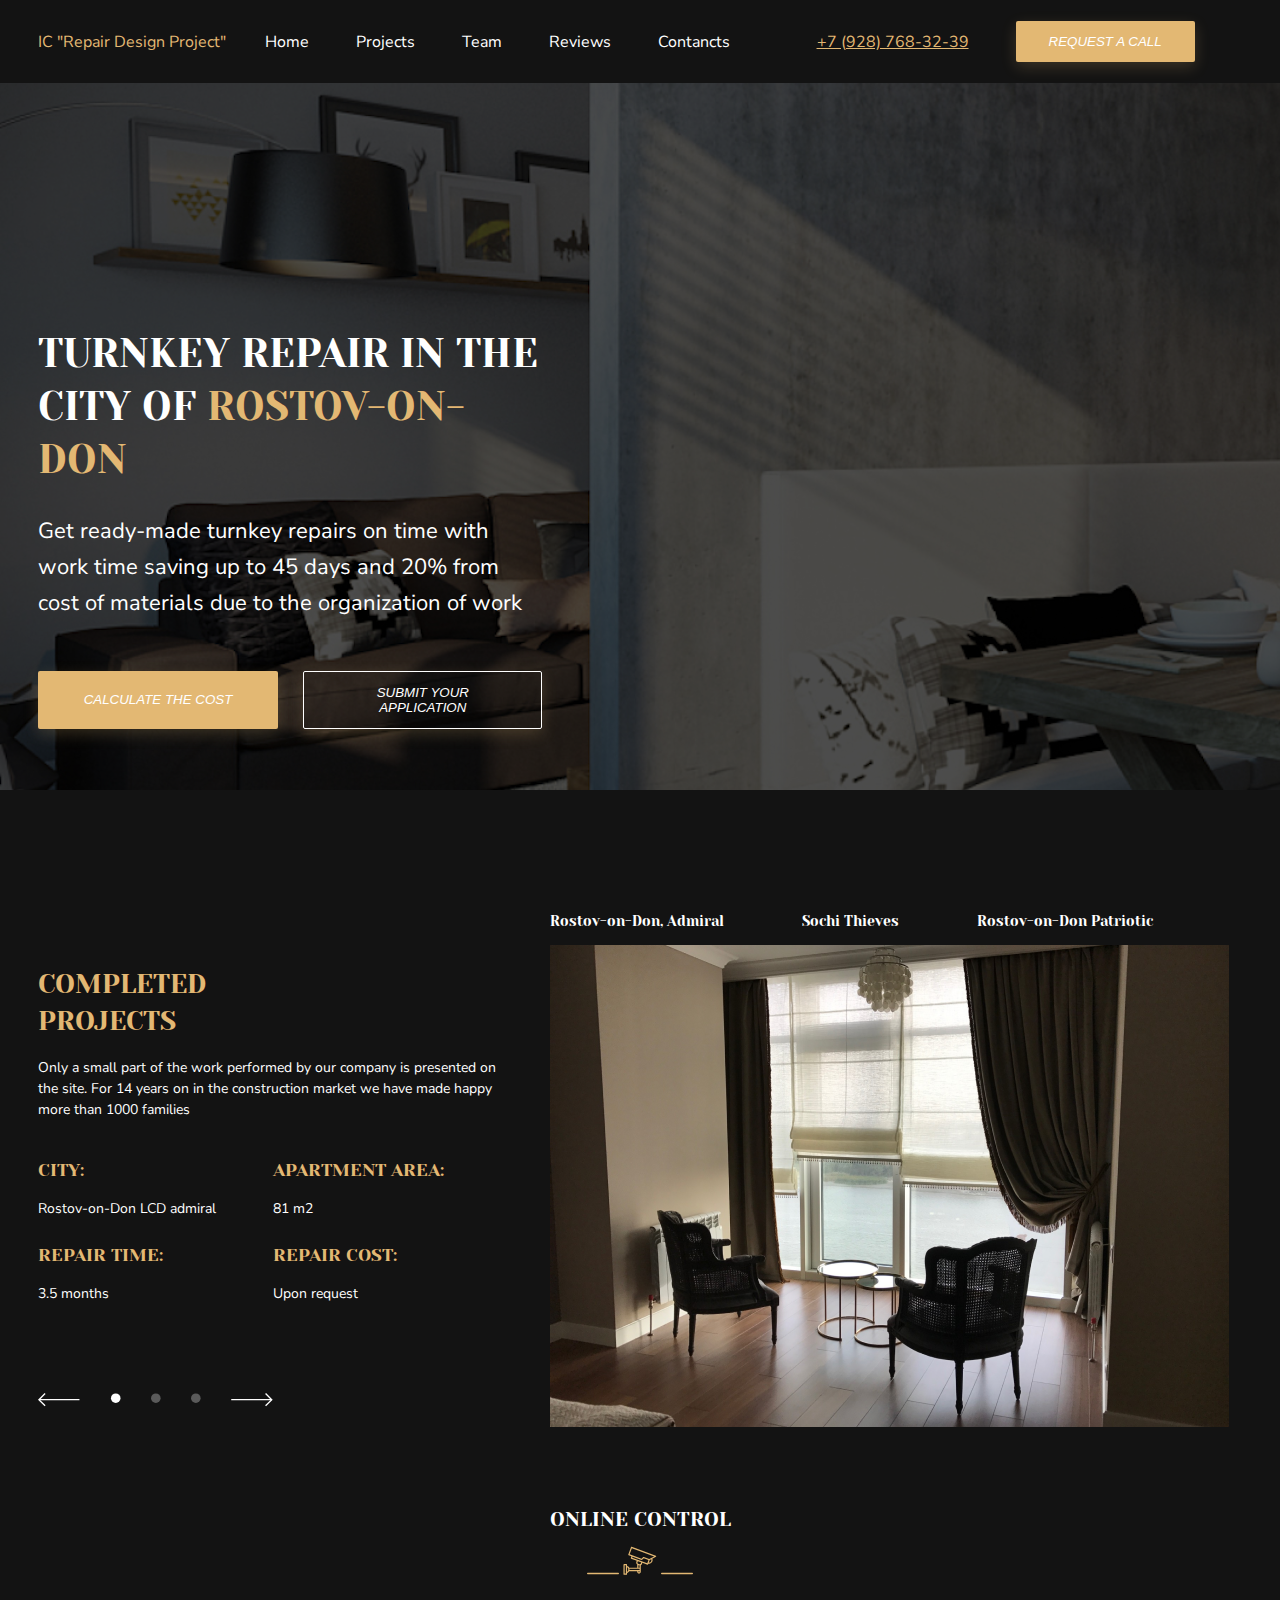
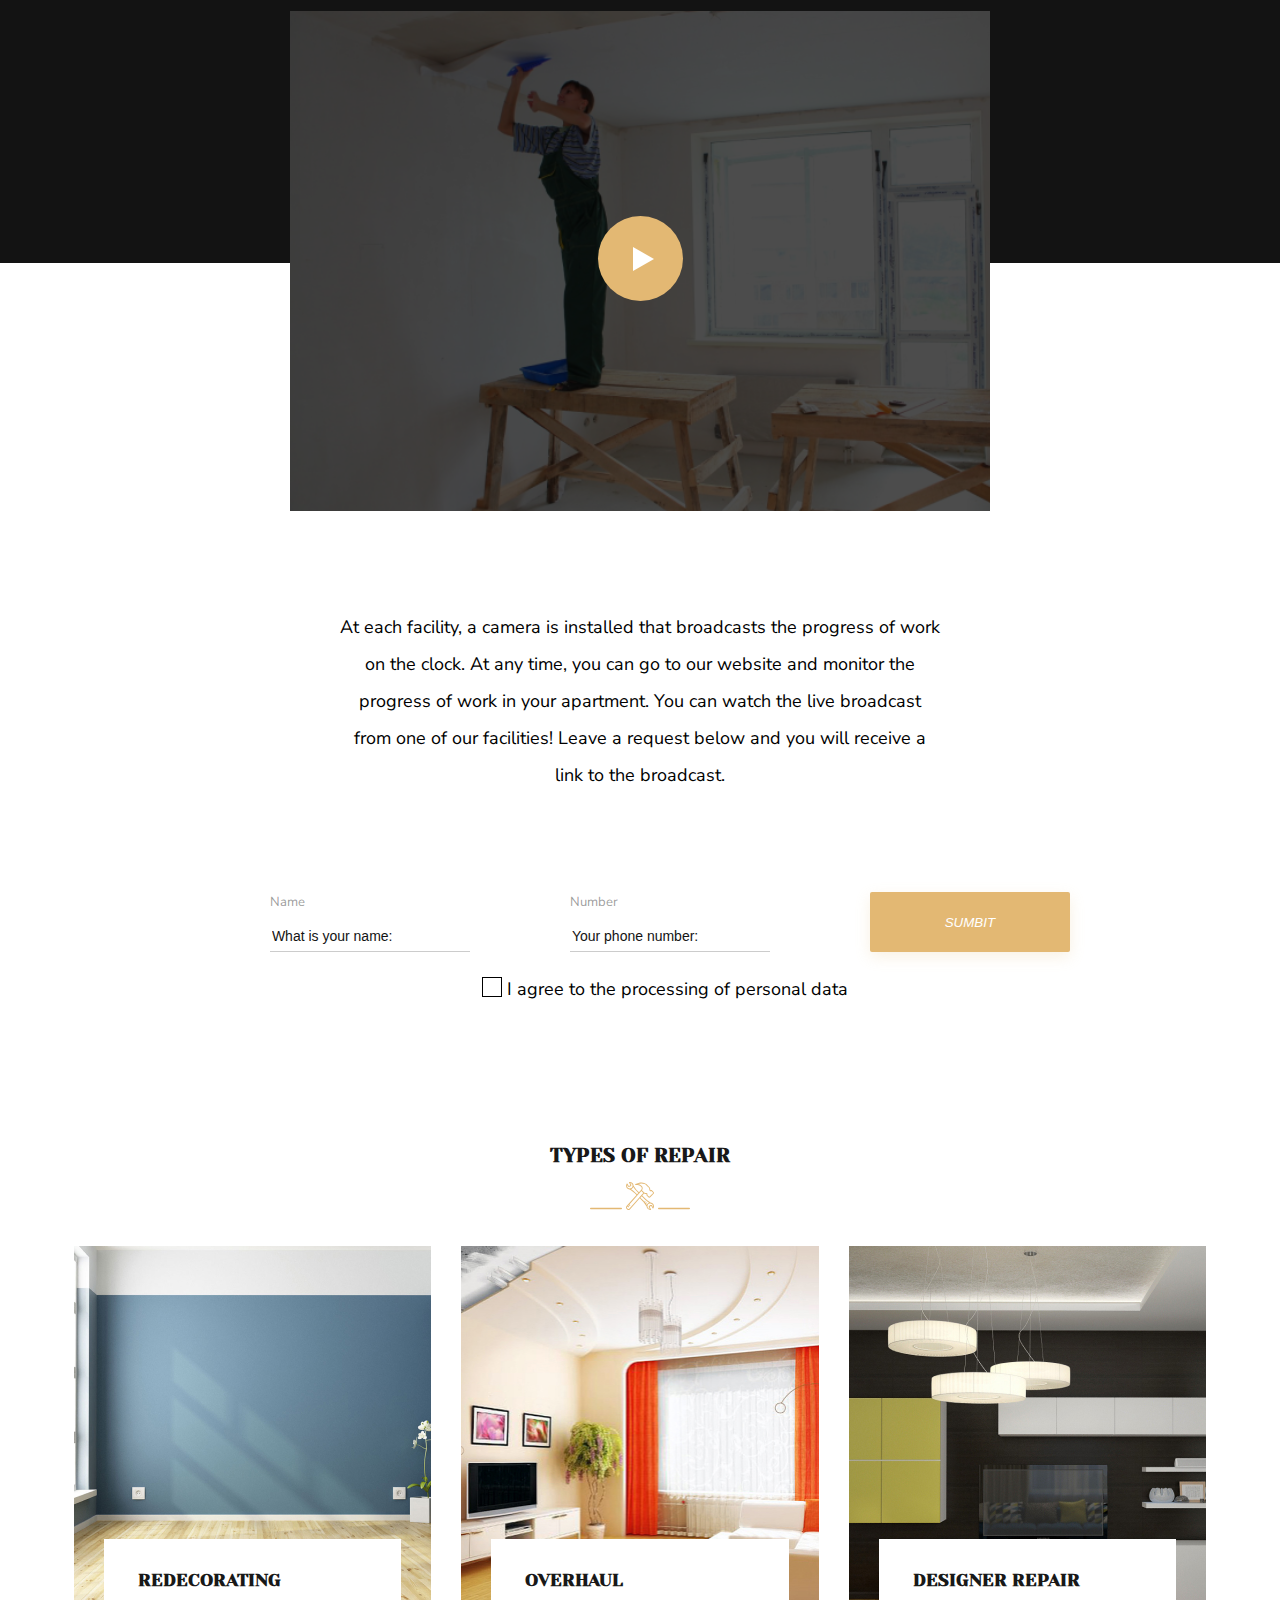
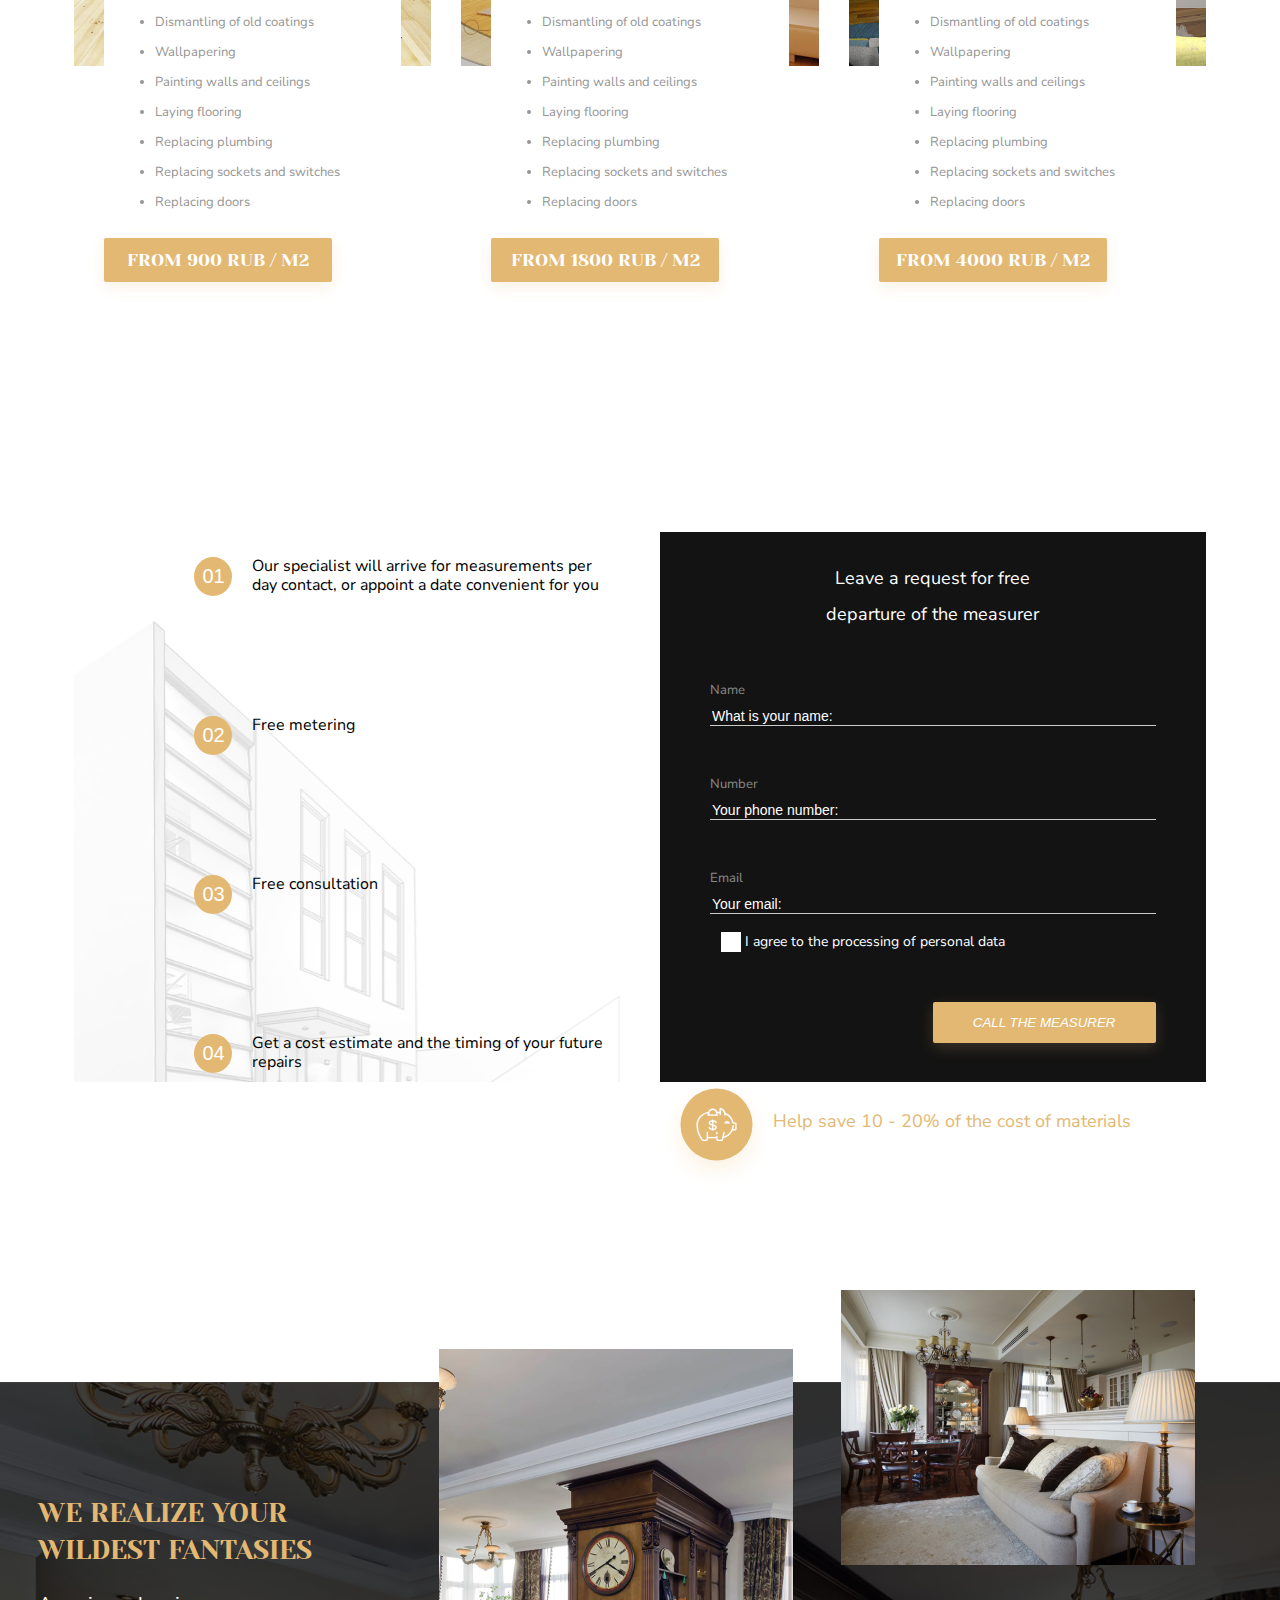
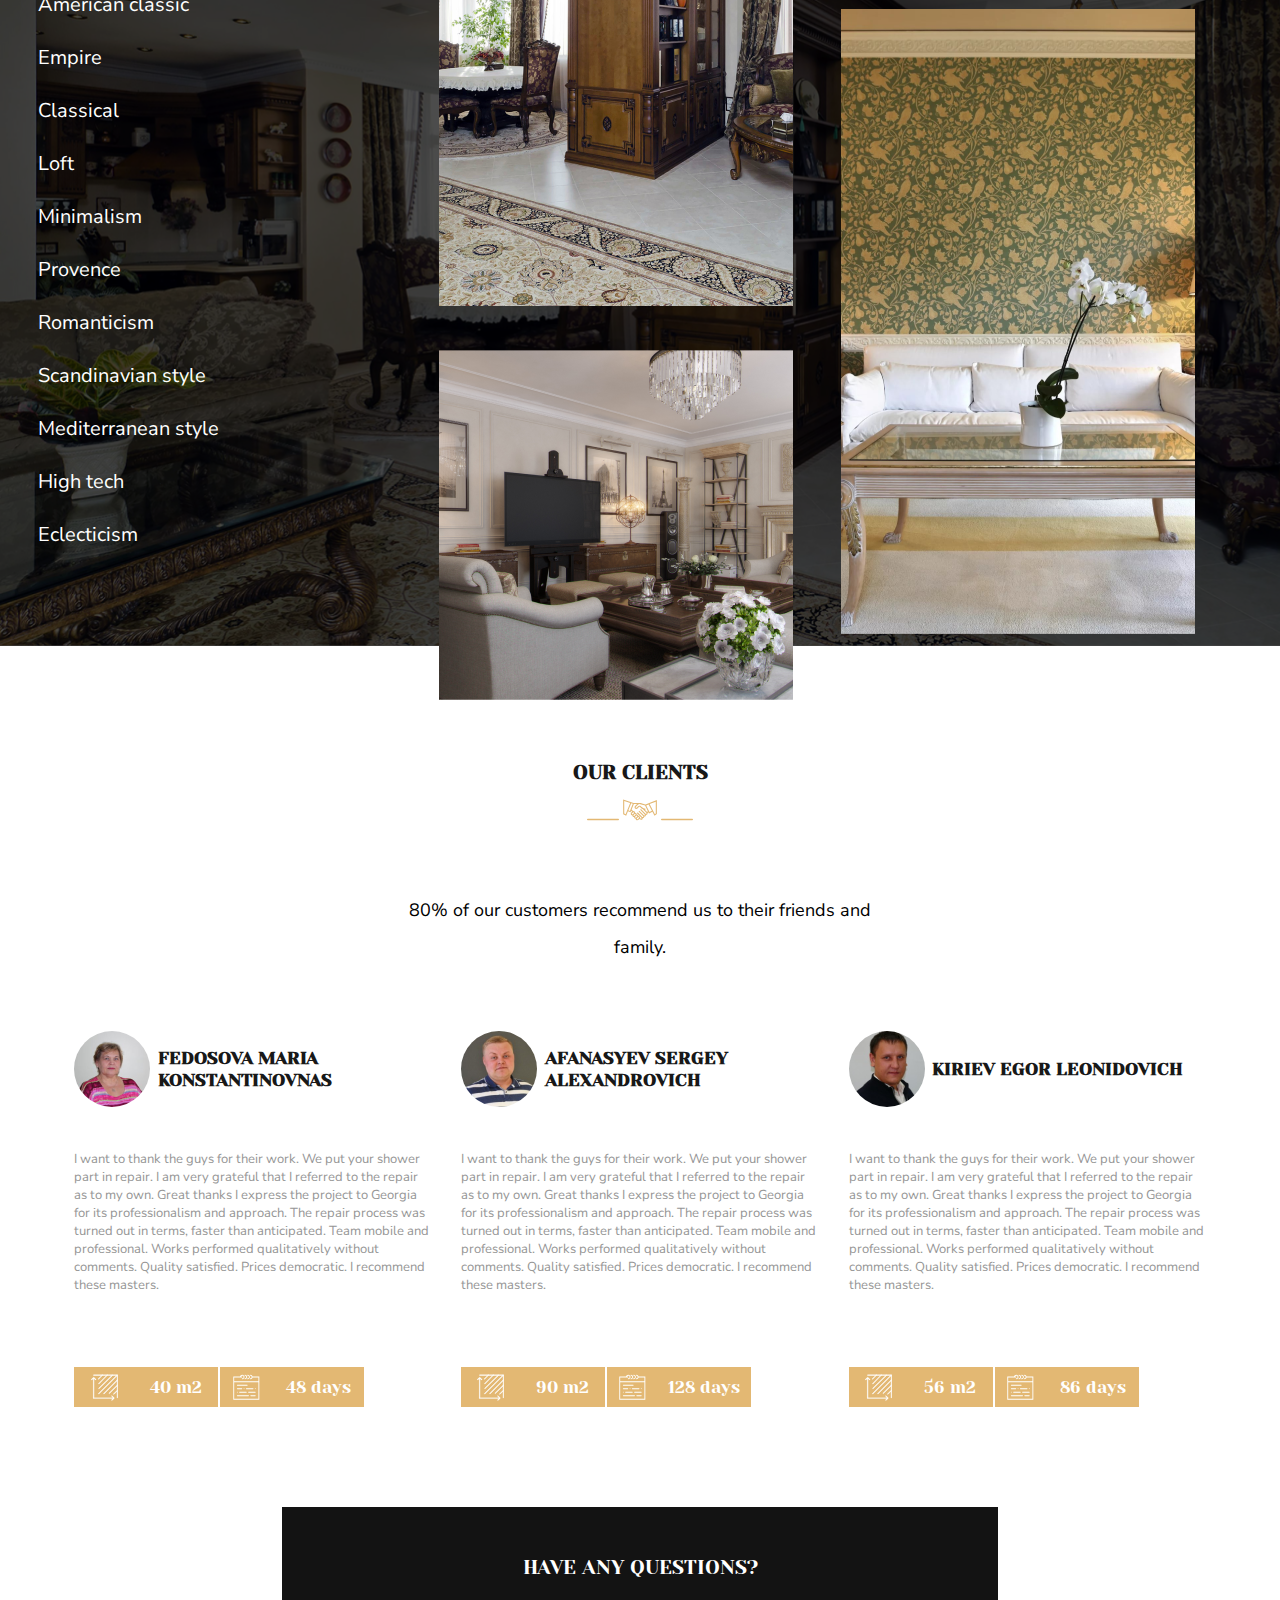
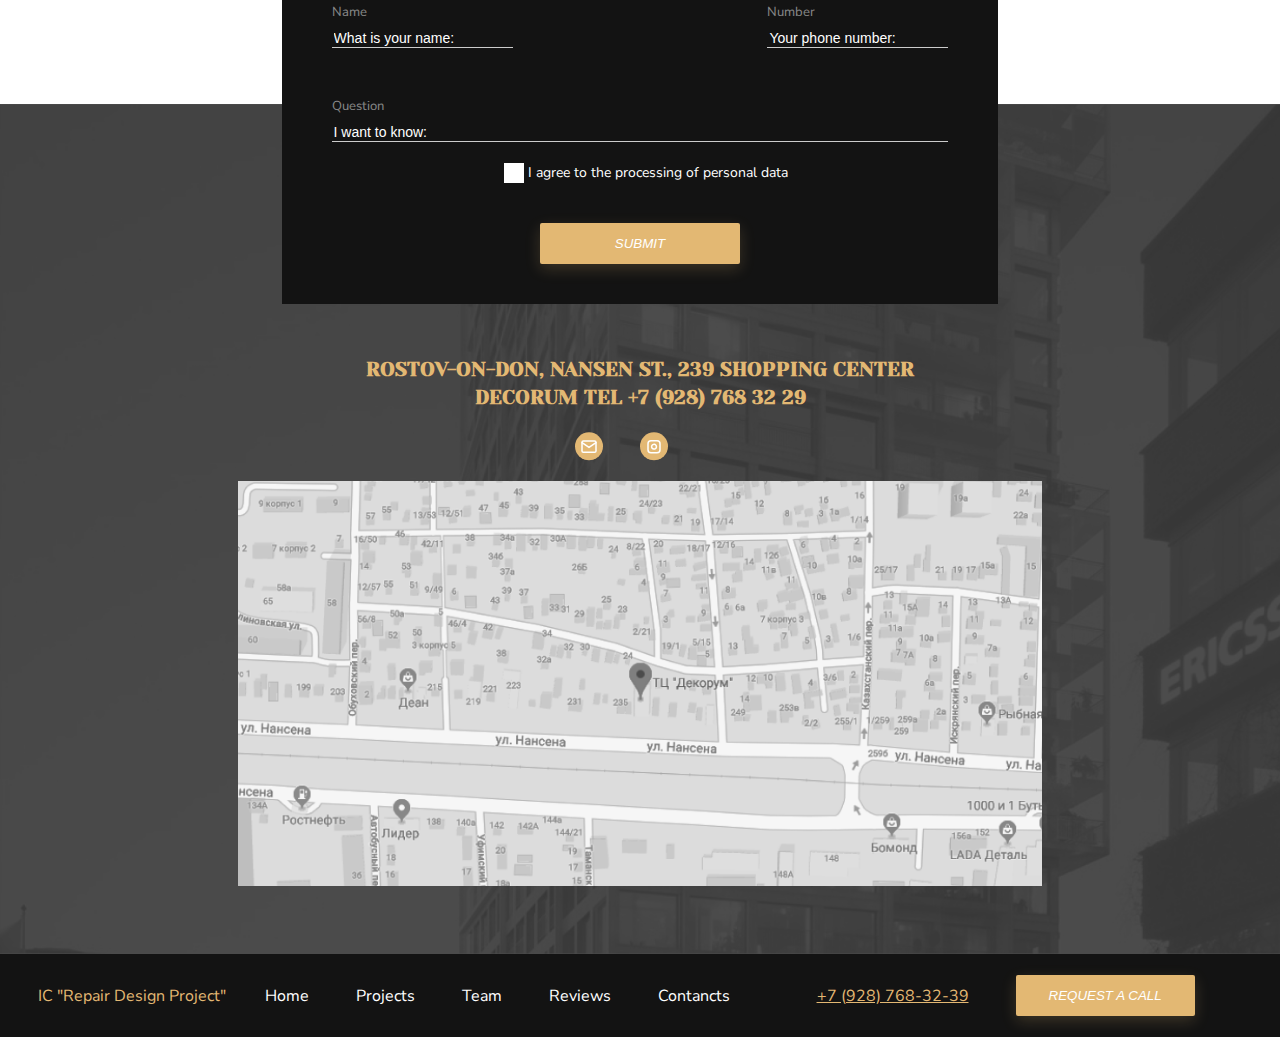
==== commit 29213d45: "modified-after-comments" ====
--- a/index.html
+++ b/index.html
@@ -8,6 +8,7 @@
         <link href="styles/style.css" rel="stylesheet">
         <link rel="preconnect" href="https://fonts.gstatic.com">
 <link href="https://fonts.googleapis.com/css2?family=Nunito+Sans:wght@200;300;400&display=swap" rel="stylesheet">
+<link href="https://fonts.googleapis.com/css2?family=Yeseva+One&display=swap" rel="stylesheet">
     </head>
     
     <body>
@@ -18,7 +19,7 @@
                 </div>
                 <nav>
                     <ul class="header-navigation">
-                        <li class="header-navigation__item"><a href="#"><span class="intext">Home</span></a></li>
+                        <li class="header-navigation__item"><a href="#">Home</a></li>
                         <li class="header-navigation__item"><a href="#">Projects</a></li>
                         <li class="header-navigation__item"><a href="#">Team</a></li>
                         <li class="header-navigation__item"><a href="#">Reviews </a></li>
@@ -69,9 +70,9 @@
                     <div class="images margin-mobile">
                         <nav>
                             <ul class="header-navigation">
-                                <li class="header-navigation__item project-nav__item"><a href="#"><span class="intext">Rostov-on-Don, Admiral</span></a></li>
+                                <li class="header-navigation__item project-nav__item"><a href="#">Rostov-on-Don, Admiral</a></li>
                                 <li class="header-navigation__item project-nav__item"><a href="#">Sochi Thieves</a></li>
-                                <li class="header-navigation__item"><a href="#">Rostov-on-Don Patriotic</a></li>
+                                <li class="header-navigation__item project-nav__item"><a href="#">Rostov-on-Don Patriotic</a></li>
                                                             
                             </ul>
                             
@@ -79,22 +80,57 @@
                         <img src="images/image_2.png" alt="room" class="mobile-image">
                         <img src="images/image_2.1.png" alt="room" class="desktop-image">
                     </div>
+                    <div class="mobile-nav-projects">
+                        <svg width="36" height="36" viewBox="0 0 36 36" fill="none" xmlns="http://www.w3.org/2000/svg">
+                            <circle cx="17.9999" cy="17.9999" r="18.0001" transform="rotate(-180 17.9999 17.9999)" fill="#E3B873"/>
+                            <path fill-rule="evenodd" clip-rule="evenodd" d="M19.5657 23.478L14.0869 17.9997L19.5657 12.5215L20.3478 13.3035L15.6511 17.9997L20.3478 22.696L19.5657 23.478Z" fill="white" stroke="white" stroke-width="0.75"/>
+                        </svg>
+                        <svg width="36" height="36" viewBox="0 0 36 36" fill="none" xmlns="http://www.w3.org/2000/svg">
+                            <circle cx="18.0001" cy="18.0001" r="18.0001" fill="#E3B873"/>
+                            <path fill-rule="evenodd" clip-rule="evenodd" d="M16.4343 12.522L21.9131 18.0003L16.4343 23.4785L15.6522 22.6965L20.3489 18.0003L15.6522 13.304L16.4343 12.522Z" fill="white" stroke="white" stroke-width="0.75"/>
+                        </svg>
+                                
+                            
+                    </div>
                     <div class="info-desktop-position image-info-wrapper">
-                        <div class="item city">
+                        <div class="item">
                             <h2 class="title subtitle"><span class="intext">city:</span></h2>
                             <p class="paragraph paragraph-2">Rostov-on-Don LCD admiral</p>
                         </div>
-                        <div class="item area">
+                        <div class="item">
                             <h2 class="title subtitle"><span class="intext">apartment area:</span></h2>
                             <p class="paragraph paragraph-2">81 m2</p>
                         </div>
-                        <div class="item time">
+                        <div class="item">
                             <h2 class="title subtitle"><span class="intext">Repair time:</span></h2>
                             <p class="paragraph paragraph-2">3.5 months</p>
                         </div>
-                        <div class="item cost">
+                        <div class="item">
                             <h2 class="title subtitle"><span class="intext">Repair Cost:</span></h2>
                             <p class="paragraph paragraph-2">Upon request</p>
+                        </div>
+                        <div class="completed-projects-nav-desktop">
+                            <svg width="42" height="14" viewBox="0 0 42 14" fill="none" xmlns="http://www.w3.org/2000/svg">
+                                <path fill-rule="evenodd" clip-rule="evenodd" d="M6.63807 13.2761L2.29917e-05 6.63808L6.63807 3.80641e-05L7.58563 0.947606L1.89516 6.63808L7.58563 12.3286L6.63807 13.2761Z" fill="white"/>
+                                <path fill-rule="evenodd" clip-rule="evenodd" d="M0.947579 5.96828L41.4556 5.96829L41.4556 7.30835L0.947578 7.30834L0.947579 5.96828Z" fill="white"/>
+                                </svg>
+                                <svg width="11" height="11" viewBox="0 0 11 11" fill="none" xmlns="http://www.w3.org/2000/svg">
+                                    <rect x="0.952759" y="0.456299" width="9.56667" height="9.56667" rx="4.78333" fill="white"/>
+                                </svg>
+                                <svg width="10" height="11" viewBox="0 0 10 11" fill="none" xmlns="http://www.w3.org/2000/svg">
+                                    <rect x="0.0583191" y="0.456543" width="9.56667" height="9.56667" rx="4.78333" fill="white" fill-opacity="0.3"/>
+                                </svg>
+                                <svg width="10" height="11" viewBox="0 0 10 11" fill="none" xmlns="http://www.w3.org/2000/svg">
+                                    <rect x="0.0583191" y="0.456543" width="9.56667" height="9.56667" rx="4.78333" fill="white" fill-opacity="0.3"/>
+                                </svg>
+                                <svg width="42" height="14" viewBox="0 0 42 14" fill="none" xmlns="http://www.w3.org/2000/svg">
+                                    <path fill-rule="evenodd" clip-rule="evenodd" d="M35.0451 0L41.6831 6.63804L35.0451 13.2761L34.0975 12.3285L39.788 6.63804L34.0975 0.947567L35.0451 0Z" fill="white"/>
+                                    <path fill-rule="evenodd" clip-rule="evenodd" d="M40.7356 7.30784L0.227569 7.30784L0.22757 5.96777L40.7356 5.96778L40.7356 7.30784Z" fill="white"/>
+                                </svg>
+                                    
+                                    
+                                    
+                                
                         </div>
                     </div>
                 </div>
@@ -109,58 +145,60 @@
                     <h2 class="title-20px title">online control</h2>
                 </div>
                 <div class="control-logo">
-                    <img src="images/line.png" alt="line" class="line">
+                    <svg width="32" height="3" viewBox="0 0 32 3" fill="none" xmlns="http://www.w3.org/2000/svg">
+                        <rect x="0.000488281" y="0.812012" width="32" height="1.54334" rx="0.771672" fill="#E3B873"/>
+                        </svg>
                     <img src="images/Vector_online_control.svg" alt="online control" class="logo-icon">
-                    <img src="images/line.png" alt="line" class="line">
-                </div>
+                    <svg width="32" height="3" viewBox="0 0 32 3" fill="none" xmlns="http://www.w3.org/2000/svg">
+                        <rect x="0.000488281" y="0.812012" width="32" height="1.54334" rx="0.771672" fill="#E3B873"/>
+                        </svg>
+                    
+                </div>
+                
+                
             </div>
             <section class="video online-control-img-div margin-mobile container">
-                <div class="hero-container">
-                    <img src="images/Ellipse.png" alt="" class="circle">
-                    <svg class="small-circle" width="97" height="97" viewBox="0 0 97 97" fill="none" xmlns="http://www.w3.org/2000/svg">
-                        <g filter="url(#filter0_d)">
-                        <circle cx="48.5" cy="43.5" r="18.5" fill="#E3B873"/>
-                        </g>
-                        <defs>
-                        <filter id="filter0_d" x="0" y="0" width="97" height="97" filterUnits="userSpaceOnUse" color-interpolation-filters="sRGB">
-                        <feFlood flood-opacity="0" result="BackgroundImageFix"/>
-                        <feColorMatrix in="SourceAlpha" type="matrix" values="0 0 0 0 0 0 0 0 0 0 0 0 0 0 0 0 0 0 127 0"/>
-                        <feOffset dy="5"/>
-                        <feGaussianBlur stdDeviation="15"/>
-                        <feColorMatrix type="matrix" values="0 0 0 0 0.890196 0 0 0 0 0.721569 0 0 0 0 0.45098 0 0 0 0.2 0"/>
-                        <feBlend mode="normal" in2="BackgroundImageFix" result="effect1_dropShadow"/>
-                        <feBlend mode="normal" in="SourceGraphic" in2="effect1_dropShadow" result="shape"/>
-                        </filter>
-                        </defs>
+                
+                <div class="hero-overlay">
+                    <div class="video-movile-div">
+                        <svg class="desktop-video-svg" width="145" height="145" viewBox="0 0 145 145" fill="none" xmlns="http://www.w3.org/2000/svg">
+                            
+                            <circle class="circle-video" cx="72.5" cy="67.5" r="42.5" fill="#E3B873"/>
+                            <path class="polygon-video" d="M86 68L65 80.1244L65 55.8756L86 68Z" fill="white"/>
                         </svg>
-                        
-                    <svg class="triangle-video" width="21" height="26" viewBox="0 0 21 26" fill="none" xmlns="http://www.w3.org/2000/svg">
-                        <path d="M21 13L7.65417e-07 25.1244L1.82536e-06 0.875644L21 13Z" fill="white"/>
-                        </svg>
-                </div>
-                <div class="hero-overlay"></div>
-                
-                    
+                        <svg class="mobile-video-svg" width="97" height="97" viewBox="0 0 97 97" fill="none" xmlns="http://www.w3.org/2000/svg">
+                       
+                            <circle cx="48.5" cy="43.5" r="18.5" fill="#E3B873"/>
+                            <path d="M54.3765 43.7177L45.2353 48.9953L45.2353 38.44L54.3765 43.7177Z" fill="white"/>
+                            </svg>
+                            
+                                                           
+                    </div>
+                </div>
+                
+                
             </section>
+            
             <!-- <div class="online-control-img-div margin-mobile container">
                 <img src="images/image_6.png" alt="color wall" class="online-control-img">
                 
             </div> -->
             
             <div class="online-control-paragraph-wrapper margin-mobile container">
+               
                 <p class="paragraph paragraph-3">At each facility, a camera is installed that broadcasts the progress of work on the clock. At any time, you can go to our website and monitor the progress of work in your apartment. You can watch the live broadcast from one of our facilities!
                     Leave a request below and you will receive a link to the broadcast.</p>
             </div>
             <form class="online-control-input-wrapper margin-mobile container">
-                <label class="paragraph input-title">Name</label>
-                <input class="text-input" type="text" name="name" placeholder="What is your name:">
-                <label class="paragraph input-title">Number</label>
-                <input class="text-input" type="text" name="name" placeholder="Your phone number:">
-                  <label class="checkbox-label paragraph paragraph-3">
+                <label class="paragraph input-title" for="name">Name</label>
+                <input class="text-input" type="text" name="name" id="name" placeholder="What is your name:">
+                <label class="paragraph input-title" for="phone">Number</label>
+                <input class="text-input" type="text" name="phone" id="phone" placeholder="Your phone number:">
+                <label class="checkbox-label paragraph paragraph-3">
                     <input type="checkbox" />
                     <span></span>
                     I agree to the processing of personal data
-                </label>
+                </label>        
                 <div class="title-wrapper-buttons title-wrapper">
                     <button class="button">SUMBIT</button>
                 </div>
@@ -176,9 +214,13 @@
                 <div class="types-of-repair-header">
                     <h2 class="title-20px title title-black container">Types of repair</h2>
                     <div class="control-logo">
-                        <img src="images/line.png" alt="line" class="line">
+                        <svg width="32" height="3" viewBox="0 0 32 3" fill="none" xmlns="http://www.w3.org/2000/svg">
+                            <rect x="0.000488281" y="0.812012" width="32" height="1.54334" rx="0.771672" fill="#E3B873"/>
+                            </svg>
                         <img src="images/Vector-repair.svg" alt="online control" class="logo-icon">
-                        <img src="images/line.png" alt="line" class="line">
+                        <svg width="32" height="3" viewBox="0 0 32 3" fill="none" xmlns="http://www.w3.org/2000/svg">
+                            <rect x="0.000488281" y="0.812012" width="32" height="1.54334" rx="0.771672" fill="#E3B873"/>
+                            </svg>
                     </div>
                 </div>
                 <div class="container types-of-repair-main ">
@@ -263,12 +305,12 @@
                         <form class="repair-input-wrapper margin-mobile">
                             <p class="paragraph repair-paragraph">Leave a request for free
                                 departure of the measurer</p>
-                            <label class="paragraph repair-input-title">Name</label>
-                            <input class="repair-text-input" type="text" name="name" placeholder="What is your name:">
-                            <label class="paragraph repair-input-title">Number</label>
-                            <input class="repair-text-input" type="text" name="name" placeholder="Your phone number:">
-                            <label class="paragraph repair-input-title">Email</label>
-                            <input class="repair-text-input" type="text" name="name" placeholder="Your email:">
+                            <label class="paragraph repair-input-title" for="name">Name</label>
+                            <input class="repair-text-input" type="text" name="name" id="name" placeholder="What is your name:">
+                            <label class="paragraph repair-input-title" for="phone">Number</label>
+                            <input class="repair-text-input" type="text" name="phone" id="phone" placeholder="Your phone number:">
+                            <label class="paragraph repair-input-title" for="email">Email</label>
+                            <input class="repair-text-input" type="text" name="email" id="email" placeholder="Your email:">
                               <label class="repair-checkbox-label paragraph paragraph-2">
                                 <input type="checkbox" />
                                 <span></span>
@@ -279,10 +321,8 @@
                             </div>
                         </form>
                         <div class="pig-save">
-                            <img src="images/Ellipse.png" alt="Ellipse" class="cirle">
-                            <svg class="pig" width="41" height="35" viewBox="0 0 41 35" fill="none" xmlns="http://www.w3.org/2000/svg">
-                                <path d="M37.5581 15.4428L37.5581 15.4427C37.1069 13.2849 36.0951 11.2508 34.6321 9.5602C33.2237 7.93259 31.4214 6.65133 29.4118 5.84368C29.0828 4.50765 28.3927 3.13004 27.0386 2.09265C25.7205 1.08288 24.3931 0.888236 24.3338 0.879917L24.3338 0.879908C24.1374 0.852614 23.9377 0.909602 23.7872 1.03689C23.6366 1.16422 23.5498 1.34918 23.5498 1.54422V4.84776H21.3254C20.736 2.93366 18.9142 1.53565 16.7634 1.53565C14.5652 1.53565 12.7096 2.99559 12.1632 4.97472C9.01519 5.40046 6.11974 6.89118 3.96924 9.20468L4.00586 9.23872L3.96924 9.20468C1.69996 11.6462 0.45 14.807 0.45 18.1048C0.45 25.4944 4.38387 31.5047 5.5891 33.1702C5.97046 33.6973 6.59453 34.0115 7.2582 34.0115H9.96922C11.0961 34.0115 12.015 33.1174 12.015 32.0156V31.214C12.6849 31.3117 13.3649 31.3618 14.0457 31.3618H20.1528V32.0156C20.1528 33.1174 21.0717 34.0115 22.1986 34.0115H25.1765C26.134 34.0115 26.9756 33.3491 27.1767 32.4341L27.4969 30.9776C31.673 29.976 35.0324 27.1195 36.6959 23.4129H39.1837C39.9359 23.4129 40.55 22.816 40.55 22.0795V16.78C40.55 16.4234 40.4075 16.0882 40.1493 15.8365C39.8912 15.5849 39.5483 15.4465 39.1838 15.4465H39.1837H39.1837H39.1837H39.1836H39.1836H39.1836H39.1835L37.5592 15.4467C37.5587 15.4454 37.5584 15.4441 37.5581 15.4428ZM39.1762 22.0293H39.1761V22.0708H37.2111C37.5469 21.0272 37.7538 19.9313 37.8138 18.802C37.8337 18.4307 37.5411 18.1162 37.1633 18.0971C36.7857 18.0784 36.4615 18.3611 36.4418 18.7324C36.1746 23.755 32.6861 28.0486 27.8218 29.4988L28.6936 25.5325C28.7736 25.1689 28.5358 24.8128 28.1656 24.7355C27.7961 24.658 27.4301 24.8876 27.3503 25.2508L25.8334 32.1523C25.7678 32.4509 25.4919 32.6694 25.1765 32.6694H22.1984C21.8268 32.6694 21.5266 32.3748 21.5266 32.0156V29.3658C21.5266 28.994 21.2178 28.6948 20.8396 28.6948C20.4614 28.6948 20.1527 28.994 20.1527 29.3658V30.0197H14.0455C13.3637 30.0197 12.6831 29.9637 12.0148 29.8549V25.3914C12.0148 25.0196 11.7061 24.7204 11.3279 24.7204C10.9497 24.7204 10.6409 25.0196 10.6409 25.3914V32.0156C10.6409 32.3749 10.3407 32.6695 9.96906 32.6695H7.2582C7.03553 32.6695 6.83663 32.5694 6.71107 32.3957L6.71106 32.3957C5.56414 30.8104 1.82391 25.0966 1.82391 18.1047C1.82391 15.1413 2.94692 12.301 4.98639 10.1068L4.94977 10.0728L4.98639 10.1068C6.84008 8.11243 9.30923 6.79824 12.0037 6.35608C12.0187 6.74406 12.0834 7.12762 12.195 7.4974H12.0074C11.6292 7.4974 11.3205 7.79662 11.3205 8.16843C11.3205 8.54023 11.6292 8.83945 12.0074 8.83945H21.5191C21.8974 8.83945 22.2061 8.54023 22.2061 8.16843C22.2061 7.79662 21.8974 7.4974 21.5191 7.4974H21.3315C21.4592 7.07485 21.5258 6.63439 21.5266 6.18974H23.5498V7.50596C23.5498 7.87776 23.8585 8.17699 24.2367 8.17699C24.6149 8.17699 24.9237 7.87776 24.9237 7.50596V2.43193C25.5183 2.66114 26.343 3.1096 27.0288 3.96507C27.7404 4.85262 28.3056 6.18202 28.3056 8.1685C28.3056 8.5403 28.6144 8.83953 28.9926 8.83953C29.3708 8.83953 29.6795 8.5403 29.6795 8.1685C29.6795 7.93061 29.6716 7.68076 29.6536 7.4229C31.1527 8.14776 32.4978 9.17284 33.5829 10.4267C34.8977 11.9462 35.8068 13.7736 36.212 15.7114C36.3426 16.3363 36.9049 16.7889 37.5487 16.7888L39.1762 16.7887V22.0293ZM16.7633 2.87779C18.6334 2.87779 20.1527 4.36098 20.1527 6.18133C20.1527 6.63615 20.0552 7.08443 19.871 7.49755L13.6555 7.49755C13.4714 7.08428 13.3737 6.63614 13.3737 6.18133C13.3737 4.36091 14.8931 2.87779 16.7633 2.87779Z" fill="white" stroke="white" stroke-width="0.1"/>
-                                </svg>
+                            <img class="pig" src="images/pig.svg" alt="Ellipse" class="cirle">
+                          
                                 
                             <p class="pig-text">Help save 10 - 20% of the 
                                 cost of materials</p>
@@ -301,7 +341,7 @@
                                 wildest fantasies</span>
                         </h1>
                         <ul class="fantisies-list">
-                            <li class="fantasies-list-item fantasies-list-item-selected">American classic</li>
+                            <li class="fantasies-list-item">American classic</li>
                             <li class="fantasies-list-item">Empire</li>
                             <li class="fantasies-list-item">Classical</li>
                             <li class="fantasies-list-item">Loft</li>
@@ -338,9 +378,13 @@
                 <div class="types-of-repair-header">
                     <h2 class="title-20px title title-black container">Our clients</h2>
                     <div class="control-logo">
-                        <img src="images/line.png" alt="line" class="line">
+                        <svg width="32" height="3" viewBox="0 0 32 3" fill="none" xmlns="http://www.w3.org/2000/svg">
+                            <rect x="0.000488281" y="0.812012" width="32" height="1.54334" rx="0.771672" fill="#E3B873"/>
+                            </svg>
                         <img src="images/clients.svg" alt="online control" class="logo-icon">
-                        <img src="images/line.png" alt="line" class="line">
+                        <svg width="32" height="3" viewBox="0 0 32 3" fill="none" xmlns="http://www.w3.org/2000/svg">
+                            <rect x="0.000488281" y="0.812012" width="32" height="1.54334" rx="0.771672" fill="#E3B873"/>
+                            </svg>
                     </div>
                     <div class="clients-paragraph-wrapper">
                         <p class="paragraph paragraph-3">80% of our customers recommend us to their
@@ -380,14 +424,35 @@
                             The repair process was turned out in terms, faster than anticipated. 
                             Team mobile and professional. Works performed qualitatively without comments. 
                             Quality satisfied. Prices democratic. I recommend these masters.</p>
-                    <div class="types-of-repair-buttons ">
-                            <button class="button button-client">40 m2  |  48 DAYS</button>
-                        </div>
-                    <div class="types-of-repair-buttons ">
-                            <button class="button button-client">90 m2  |  128 DAYS</button>
-                        </div>
-                    <div class="types-of-repair-buttons ">
-                            <button class="button button-client">56 m2  |  86 DAYS</button>
+                    <div class="clients-buttons">
+                            <div class="icon-1">
+                                <img src="images/button-icon-1.svg" alt="" height="27px" width="27px">
+                                <p class="button-info">40 m2</p>
+                            </div>
+                            <div class="icon-1">
+                                <img src="images/button-icon-2.svg" alt="" height="27px" width="27px">
+                                <p class="button-info">48 days </p>
+                            </div>
+                        </div>
+                        <div class="clients-buttons">
+                            <div class="icon-1">
+                                <img src="images/button-icon-1.svg" alt="" height="27px" width="27px">
+                                <p class="button-info">90 m2</p>
+                            </div>
+                            <div class="icon-1">
+                                <img src="images/button-icon-2.svg" alt="" height="27px" width="27px">
+                                <p class="button-info">128 days </p>
+                            </div>
+                        </div>
+                        <div class="clients-buttons">
+                            <div class="icon-1">
+                                <img src="images/button-icon-1.svg" alt="" height="27px" width="27px">
+                                <p class="button-info">56 m2</p>
+                            </div>
+                            <div class="icon-1">
+                                <img src="images/button-icon-2.svg" alt="" height="27px" width="27px">
+                                <p class="button-info">86 days </p>
+                            </div>
                         </div>
                 </div>
             </div>
@@ -398,18 +463,18 @@
                 <h2 class="title-20px title questions-title">have any questions?</h2>
                 <div class="questions-input-desktop">
                     <div class="label-input-question">
-                        <label class="paragraph repair-input-title">Name</label>
-                        <input class="repair-text-input" type="text" name="name" placeholder="What is your name:">
+                        <label class="paragraph repair-input-title" for="name">Name</label>
+                        <input class="repair-text-input" type="text" id="name" placeholder="What is your name:">
                     </div>
                     <div class="label-input-question">
-                         <label class="paragraph repair-input-title">Number</label>
-                        <input class="repair-text-input" type="text" name="name" placeholder="Your phone number:">
+                         <label class="paragraph repair-input-title" for="number">Number</label>
+                        <input class="repair-text-input" type="text" id="number" placeholder="Your phone number:">
                     </div>
                    
                 </div>
                 
-                <label class="paragraph repair-input-title">Question</label>
-                <input class="repair-text-input" type="text" name="name" placeholder="I want to know:">
+                <label class="paragraph repair-input-title" for="question">Question</label>
+                <input class="repair-text-input" type="text" id="question" placeholder="I want to know:">
                   <label class="questions-checkbox-label paragraph paragraph-2">
                     <input type="checkbox" />
                     <span></span>
@@ -428,28 +493,8 @@
                         Rostov-on-Don, Nansen St., 239 Shopping Center Decorum Tel +7 (928) 768 32 29
                     </h1>
                     <div class="map-icons">
-                        <svg width="28" height="29" viewBox="0 0 28 29" fill="none" xmlns="http://www.w3.org/2000/svg">
-                            <circle cx="14" cy="14.3218" r="14" fill="#E3B873"/>
-                            </svg>
-                        <svg class="message-1" width="16" height="14" viewBox="0 0 16 14" fill="none" xmlns="http://www.w3.org/2000/svg">
-                        <path d="M2.4 1.12158H13.6C14.37 1.12158 15 1.75158 15 2.52158V10.9216C15 11.6916 14.37 12.3216 13.6 12.3216H2.4C1.63 12.3216 1 11.6916 1 10.9216V2.52158C1 1.75158 1.63 1.12158 2.4 1.12158Z" stroke="white" stroke-width="1.5" stroke-linecap="round" stroke-linejoin="round"/>
-                        </svg>
-
-                        <svg class="message-1" width="16" height="8" viewBox="0 0 16 8" fill="none" xmlns="http://www.w3.org/2000/svg">
-                            <path d="M15 1.52197L8 6.42197L1 1.52197" stroke="white" stroke-width="1.5" stroke-linecap="round" stroke-linejoin="round"/>
-                            </svg>
-                        <svg width="28" height="29" viewBox="0 0 28 29" fill="none" xmlns="http://www.w3.org/2000/svg">
-                            <circle cx="14" cy="14.3218" r="14" fill="#E3B873"/>
-                            </svg>
-                        <svg class="message-3" width="8" height="7" viewBox="0 0 8 7" fill="none" xmlns="http://www.w3.org/2000/svg">
-                                <path d="M6.40003 3.34337C6.47408 3.84272 6.38879 4.3527 6.15629 4.80078C5.92379 5.24886 5.55592 5.61222 5.10501 5.83918C4.6541 6.06613 4.1431 6.14513 3.6447 6.06493C3.14631 5.98473 2.68589 5.74942 2.32894 5.39247C1.97198 5.03552 1.73667 4.5751 1.65647 4.0767C1.57627 3.5783 1.65527 3.06731 1.88223 2.6164C2.10919 2.16548 2.47254 1.79762 2.92062 1.56512C3.3687 1.33262 3.87869 1.24733 4.37803 1.32137C4.88739 1.3969 5.35894 1.63425 5.72305 1.99836C6.08715 2.36246 6.3245 2.83402 6.40003 3.34337Z" stroke="white" stroke-width="1.5" stroke-linecap="round" stroke-linejoin="round"/>
-                                </svg>
-                        <svg class="message-2" width="14" height="15" viewBox="0 0 14 15" fill="none" xmlns="http://www.w3.org/2000/svg">
-                        <path d="M10 1.72119H4.00001C2.34316 1.72119 1.00001 3.06434 1.00001 4.72119V10.7212C1.00001 12.378 2.34316 13.7212 4.00001 13.7212H10C11.6569 13.7212 13 12.378 13 10.7212V4.72119C13 3.06434 11.6569 1.72119 10 1.72119Z" stroke="white" stroke-width="1.5"/>
-                        </svg>
-
-                                
-                                                                    
+                        <img src="images/mail.svg" alt="">
+                        <img src="images/inst.svg" alt="">      
                     </div>
                     
                         
@@ -470,7 +515,7 @@
                     </div>
                     <nav>
                         <ul class="header-navigation">
-                            <li class="header-navigation__item"><a href="#"><span class="intext">Home</span></a></li>
+                            <li class="header-navigation__item"><a href="#">Home</a></li>
                             <li class="header-navigation__item"><a href="#">Projects</a></li>
                             <li class="header-navigation__item"><a href="#">Team</a></li>
                             <li class="header-navigation__item"><a href="#">Reviews </a></li>
--- a/styles/style.css
+++ b/styles/style.css
@@ -1,7 +1,6 @@
 body {
   margin: 0;
   font-family: "Nunito Sans";
-  display: flexbox;
 }
 body * {
   box-sizing: border-box;
@@ -46,6 +45,9 @@
 .header-navigation__item {
   margin-right: 47px;
 }
+.header-navigation__item > a:hover {
+  color: #e3b873;
+}
 .header-navigation__item > a {
   text-decoration: none;
   color: white;
@@ -84,7 +86,7 @@
 }
 /* @media only screen and (min-width: 769px){ */
 .title {
-  font-family: Yeseva One, "Times New Roman", Times, serif;
+  font-family: "Yeseva One", "Times New Roman", Times, serif;
   font-style: normal;
   font-weight: normal;
   font-size: 40px;
@@ -136,6 +138,15 @@
     margin-top: 107px;
   }
 }
+.completed-projects-nav-desktop {
+  display: grid;
+  grid-template-columns: repeat(5, 1fr);
+  column-gap: 30px;
+  margin-top: 80px;
+}
+.mobile-nav-projects {
+  display: none;
+}
 .projects {
   display: grid;
   background-color: #131313;
@@ -162,6 +173,10 @@
 .project-nav__item {
   margin-right: 78px;
   font-size: 14px;
+  font-family: "Yeseva One";
+}
+.project-nav__item:hover {
+  text-decoration: underline;
 }
 .online-control-paragraph-wrapper {
   max-width: 680px;
@@ -292,12 +307,36 @@
   margin: 140px 30px 0;
   width: 228px;
 }
+.clients-buttons {
+  margin-top: 30px;
+  margin-bottom: 100px;
+  display: grid;
+  grid-template-columns: 1fr 1fr;
+  grid-gap: 2px;
+  max-width: 290px;
+}
+.icon-1 {
+  background-color: #e3b873;
+  display: inline-flex;
+  justify-content: space-around;
+  align-items: center;
+  height: 40px;
+}
+.button-info {
+  font-size: 17px;
+  font-family: "Yeseva One";
+  color: white;
+}
 input[type="checkbox"] {
-  display: none;
+  opacity: 0;
+  cursor: pointer;
+  height: 0;
+  width: 0;
 }
 .checkbox-label {
-  margin-top: 80px;
+  margin-top: 85px;
   margin-left: -400px;
+  line-height: 20px;
 }
 label > input[type="checkbox"] + *::before {
   content: "";
@@ -309,13 +348,13 @@
   border-style: solid;
   border-width: 1px;
   background-color: white;
-  border-color: #131313;
-}
+}
+
 label > input[type="checkbox"]:checked + *::before {
   border-style: solid;
   border-width: 1px;
+  font-size: 24px;
   content: "✓";
-  display: inline-block;
   width: 18px;
   height: 18px;
   color: white;
@@ -462,7 +501,7 @@
   line-height: 38px;
   color: white;
 }
-.fantasies-list-item-selected {
+.fantasies-list-item:hover {
   color: #e3b873;
   text-decoration: underline;
 }
@@ -542,6 +581,7 @@
   margin: 20px auto;
 }
 .map {
+  padding: 200px 0;
   background-image: url("../images/image-map-bacground.jpg");
   background-size: cover;
   height: 850px;
@@ -549,7 +589,7 @@
   position: relative;
 }
 .map-title {
-  font-family: Yeseva One;
+  font-family: "Yeseva One";
   font-size: 20px;
   line-height: 28px;
   text-align: center;
@@ -561,14 +601,12 @@
 .map-wrapper {
   display: flex;
   flex-direction: column;
-  padding: 200px 200px 0px;
-  margin: 0 0;
+  padding: 0 200px 0px;
+  /* margin: 0 0; */
   justify-content: center;
 }
 .pig {
-  margin-top: 45px;
-  position: absolute;
-  margin-left: 52px;
+  margin-top: 15px;
 }
 .pig-text {
   font-family: Nunito Sans;
@@ -581,18 +619,6 @@
   display: flex;
   text-align: left;
 }
-.message-1 {
-  position: absolute;
-  margin: 7px 5px;
-}
-.message-2 {
-  position: absolute;
-  margin: 7px 71px;
-}
-.message-3 {
-  position: absolute;
-  margin: 10px 74px;
-}
 
 .map-icons {
   display: grid;
@@ -601,6 +627,23 @@
   margin: 0 auto 20px;
   max-width: 200px;
 }
+.video-movile-div {
+  display: flex;
+  justify-content: center;
+  margin-top: 180px;
+}
+.button-repair {
+  padding: 12px 15px;
+  font-size: 18px;
+  font-family: "Yeseva One";
+  font-style: normal;
+}
+@media only screen and (min-width: 769px) {
+  .mobile-video-svg {
+    display: none;
+  }
+}
+
 @media only screen and (min-width: 768px) {
   .small-circle {
     display: none;
@@ -624,7 +667,7 @@
 }
 @media only screen and (max-width: 768px) {
   .title {
-    font-family: Yeseva One, "Times New Roman", Times, serif;
+    font-family: "Yeseva One", "Times New Roman", Times, serif;
     font-style: normal;
     font-weight: normal;
     font-size: 23px;
@@ -812,7 +855,7 @@
 @media only screen and (max-width: 768px) {
   .title-18px {
     font-size: 15px;
-    font-family: Yeseva One;
+    font-family: "Yeseva One";
     font-weight: bold;
   }
 }
@@ -906,8 +949,9 @@
   .map {
     background-image: none;
     background-color: #131313;
-    height: 600px;
+    height: 540px;
     position: relative;
+    padding: 0;
   }
 }
 @media only screen and (max-width: 768px) {
@@ -951,6 +995,7 @@
 @media only screen and (max-width: 768px) {
   .video {
     height: 90px;
+    width: 270px;
     padding-top: 194px;
     position: relative;
   }
@@ -982,3 +1027,30 @@
     max-width: 200px;
   }
 }
+@media only screen and (max-width: 768px) {
+  .completed-projects-nav-desktop {
+    display: none;
+  }
+}
+@media only screen and (max-width: 768px) {
+  .mobile-nav-projects {
+    display: flex;
+    justify-content: space-between;
+    margin: -130px 20px 130px;
+  }
+}
+@media only screen and (max-width: 768px) {
+  .video-mobile {
+    display: grid;
+  }
+}
+@media only screen and (max-width: 768px) {
+  .video-movile-div {
+    margin-top: 50px;
+  }
+}
+@media only screen and (max-width: 768px) {
+  .desktop-video-svg {
+    display: none;
+  }
+}
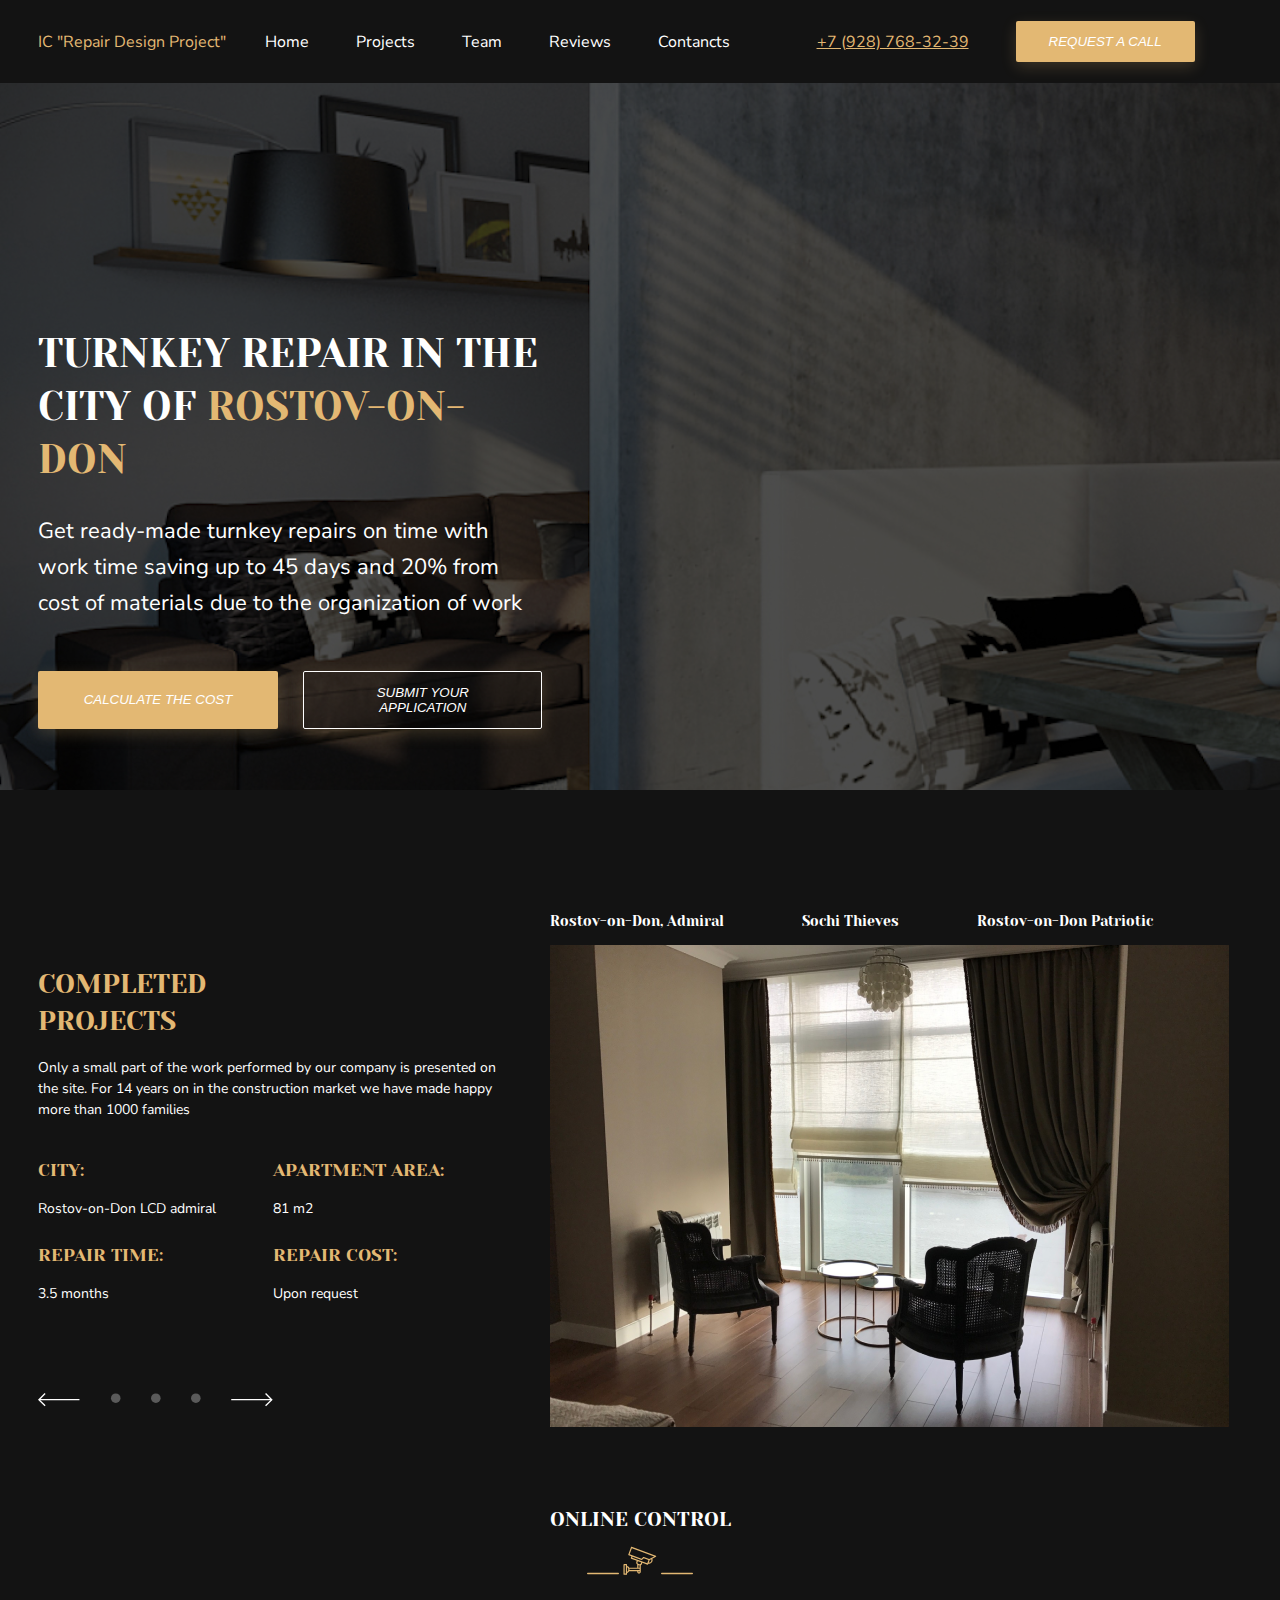
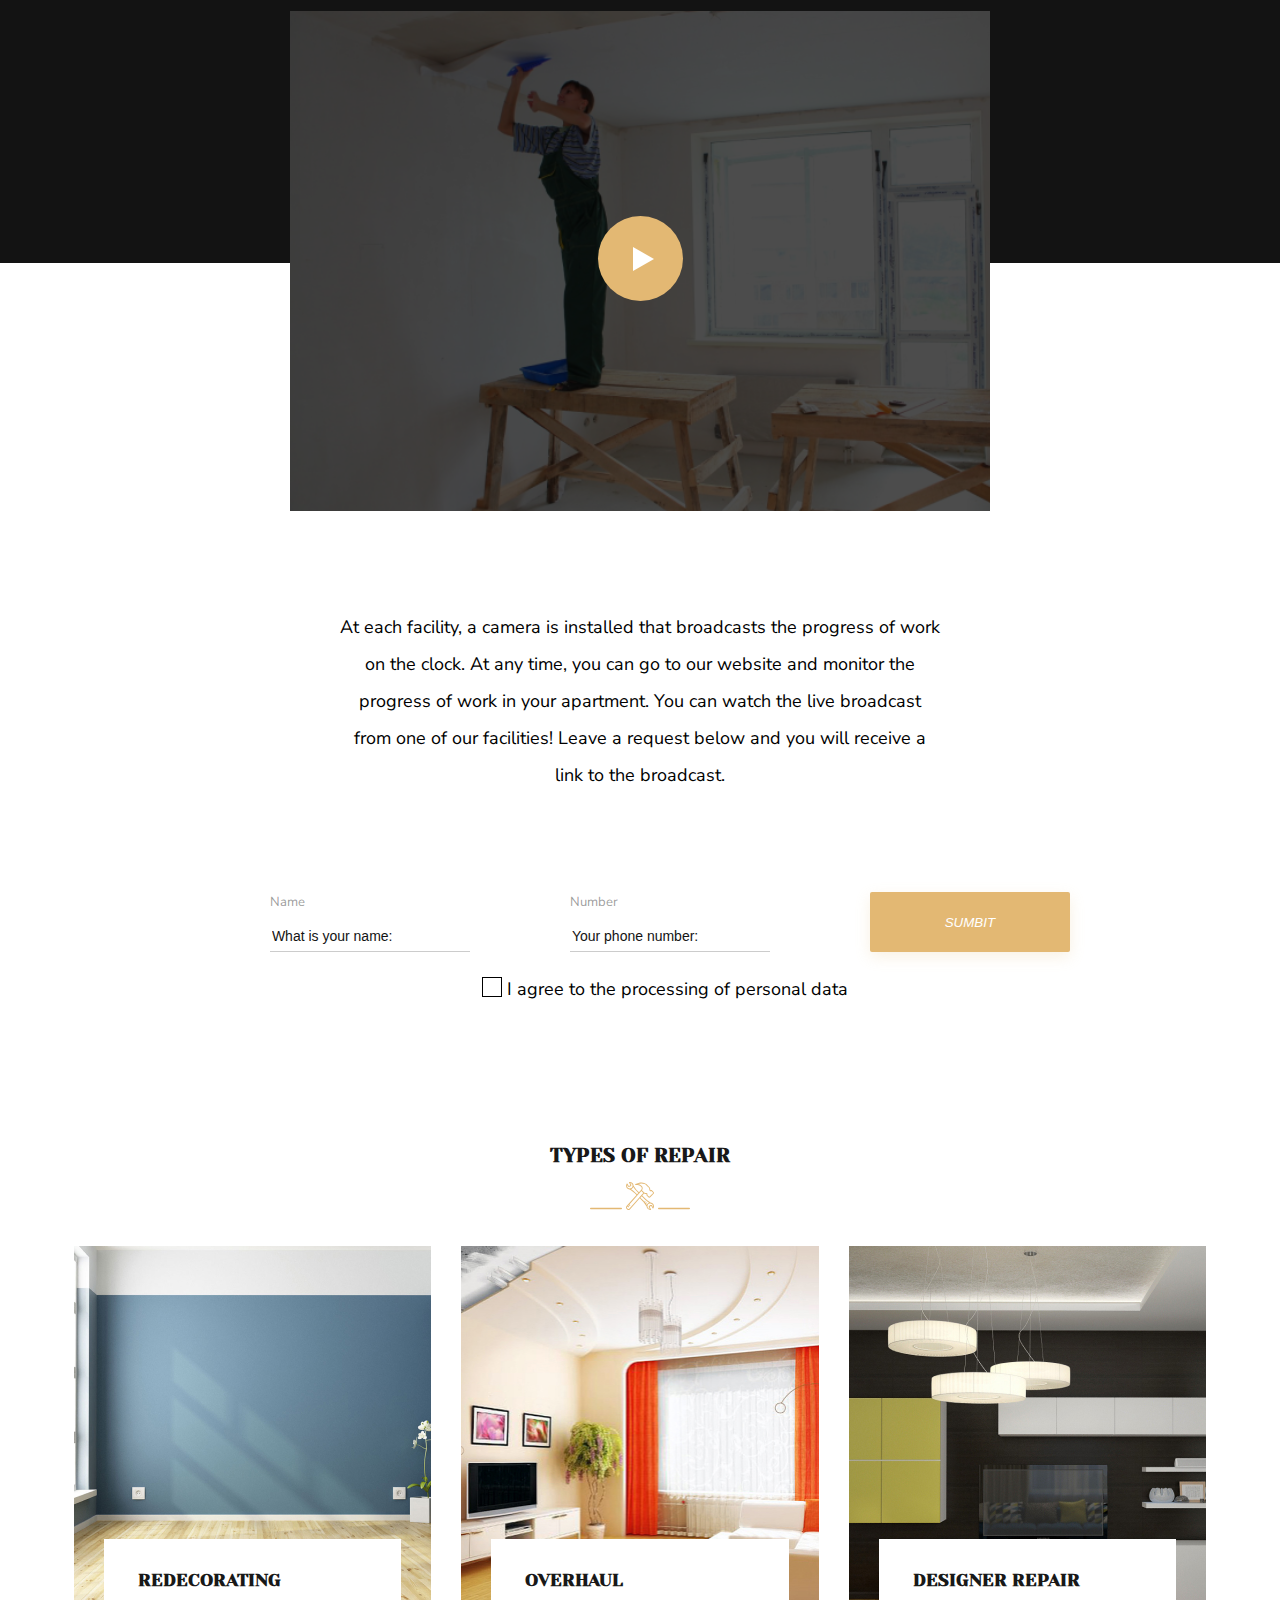
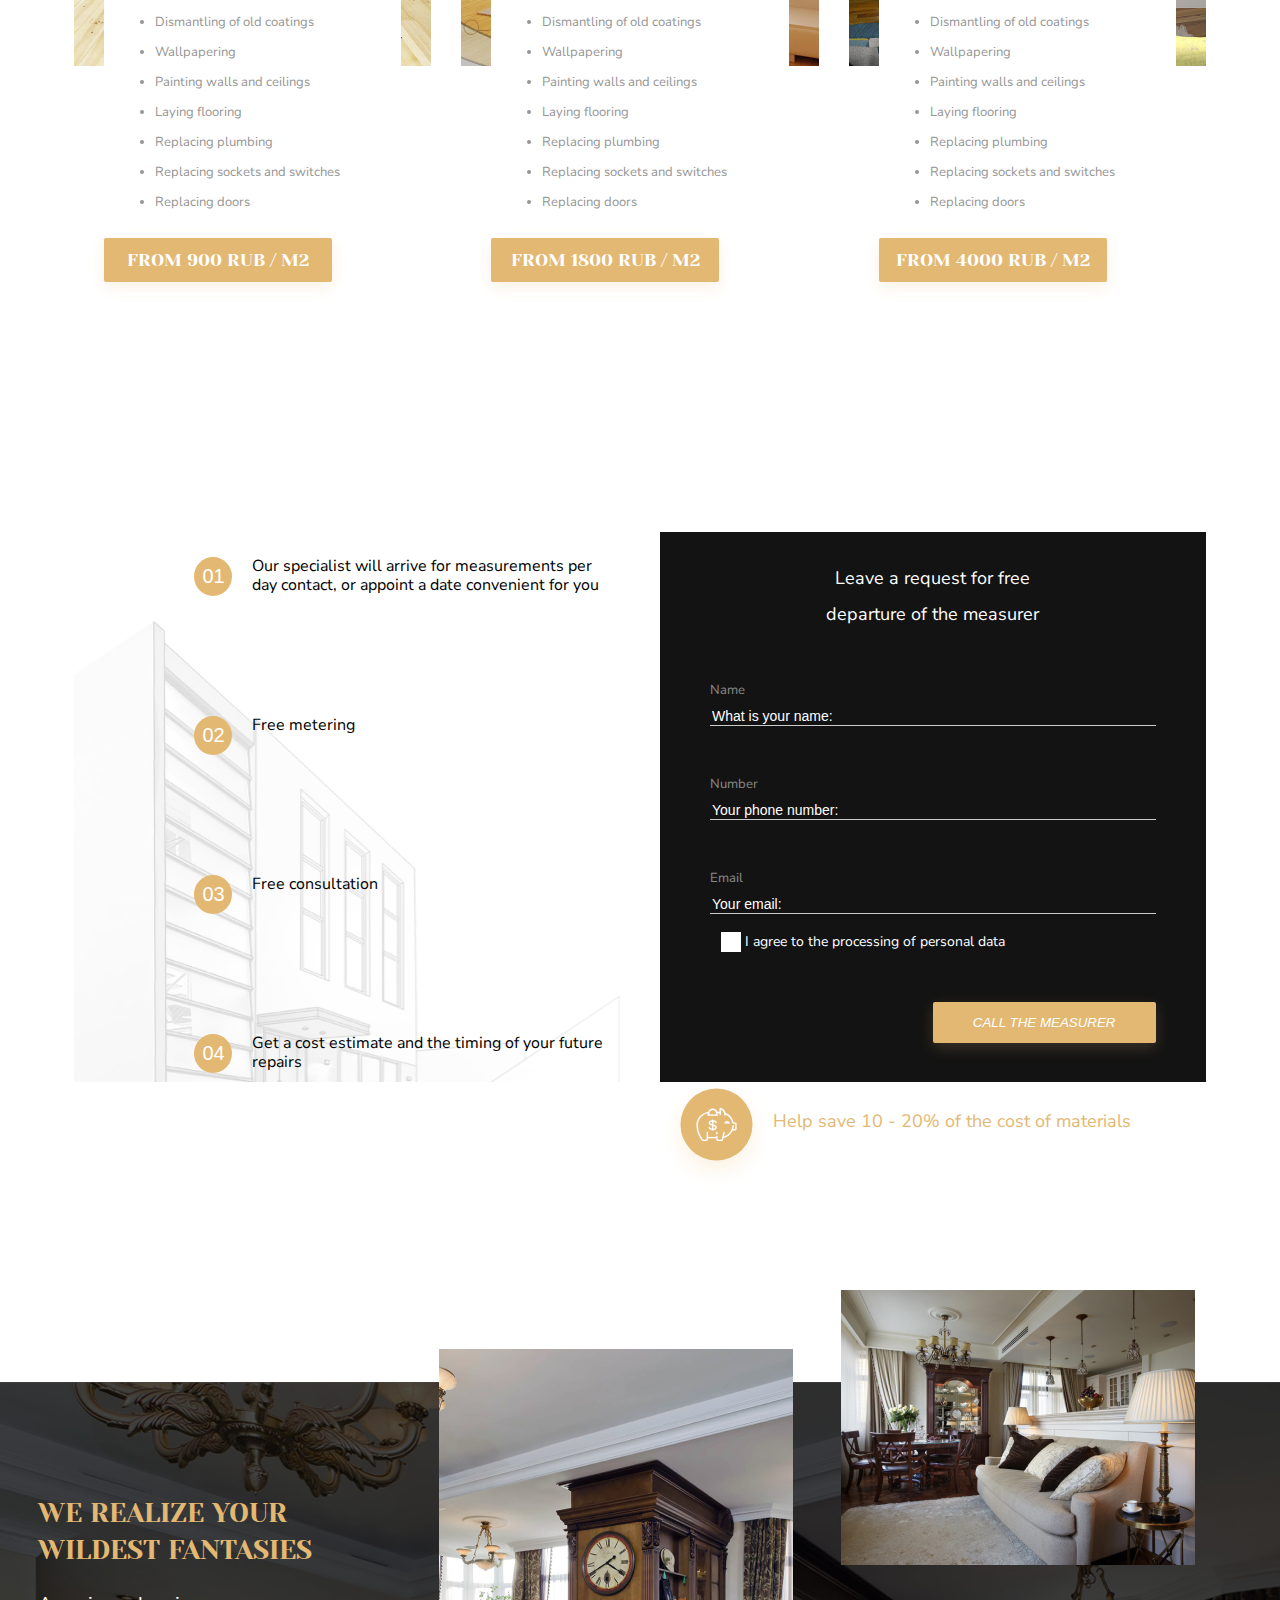
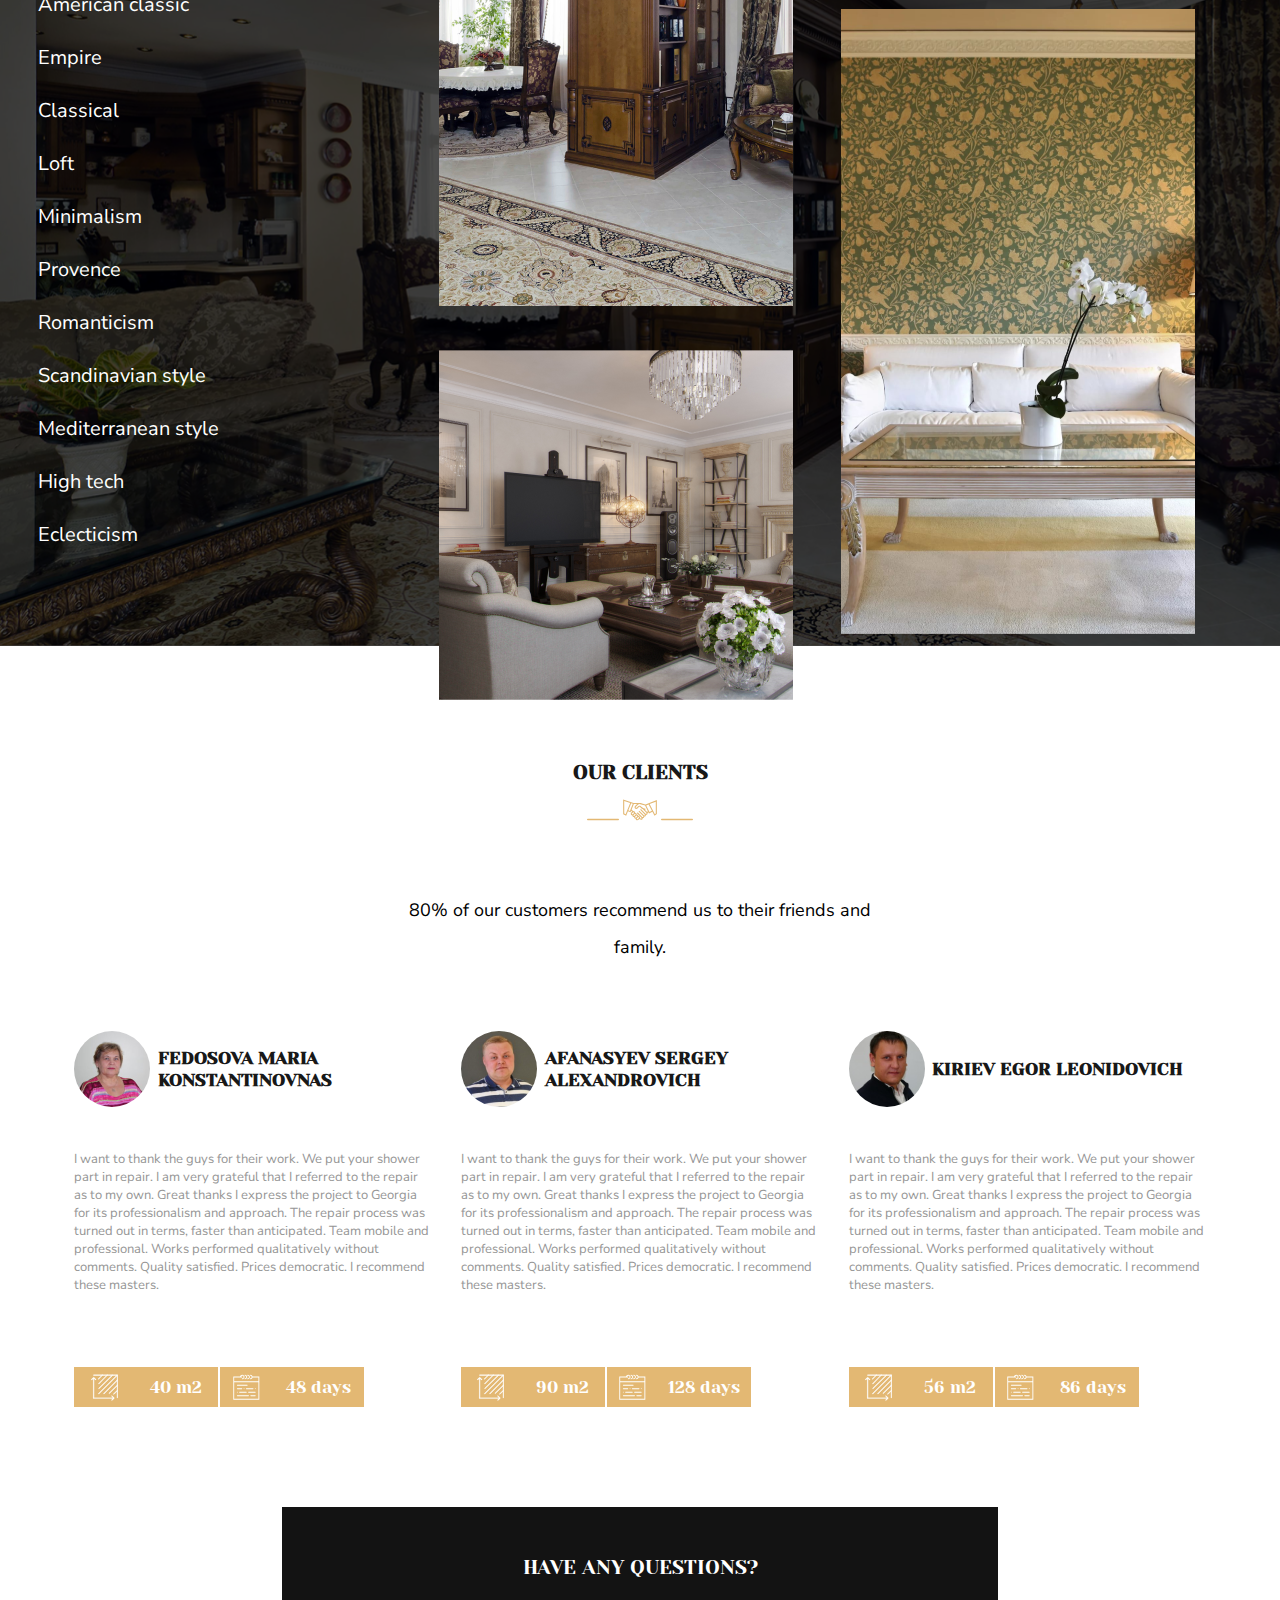
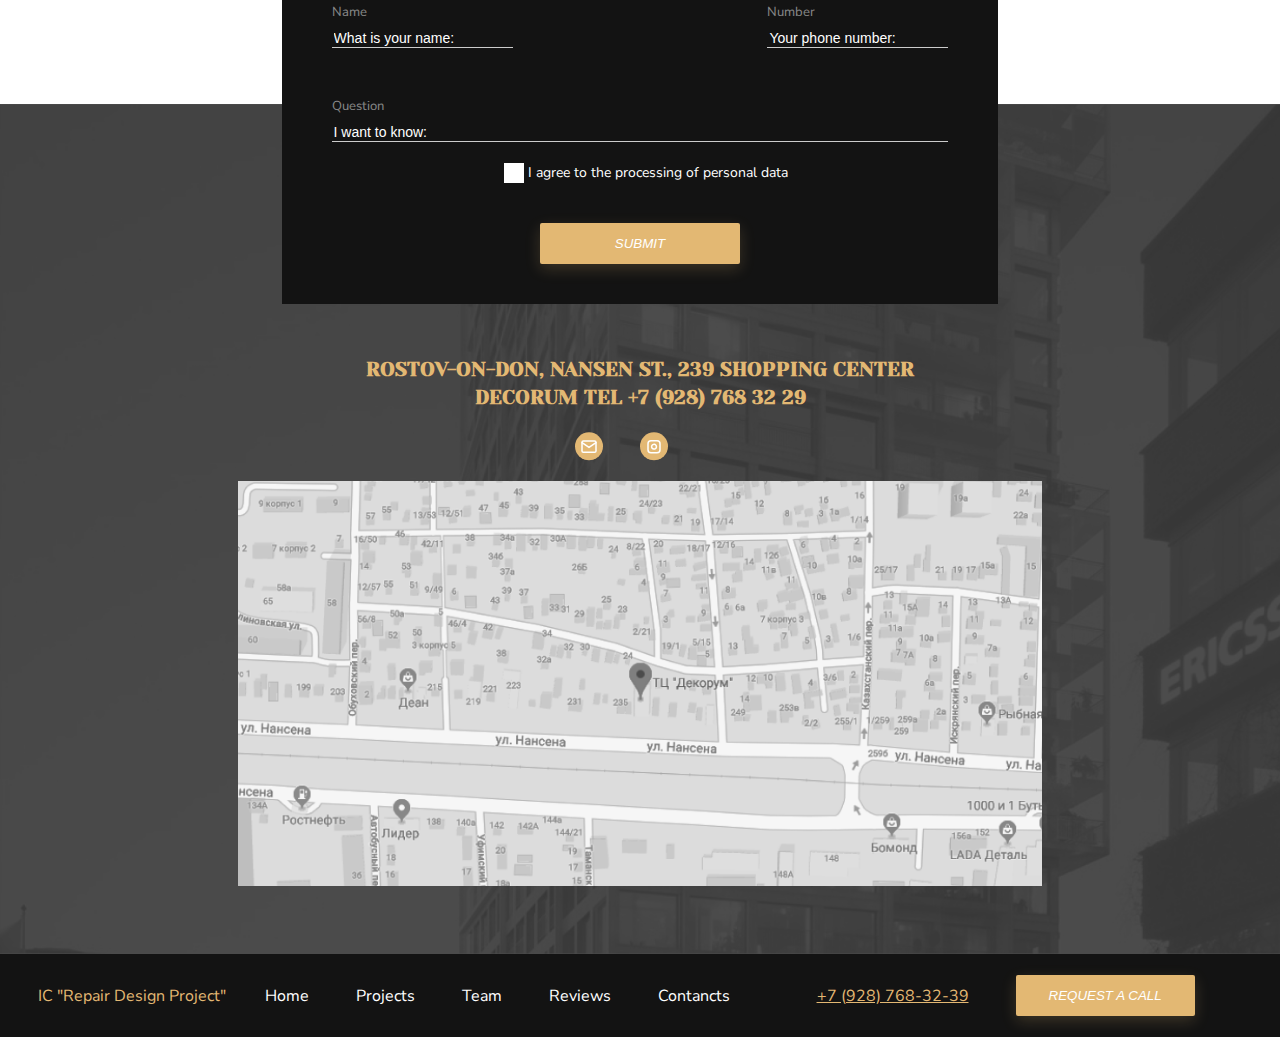
==== commit 96e31508: "svg-change-on-hover" ====
--- a/index.html
+++ b/index.html
@@ -115,13 +115,13 @@
                                 <path fill-rule="evenodd" clip-rule="evenodd" d="M0.947579 5.96828L41.4556 5.96829L41.4556 7.30835L0.947578 7.30834L0.947579 5.96828Z" fill="white"/>
                                 </svg>
                                 <svg width="11" height="11" viewBox="0 0 11 11" fill="none" xmlns="http://www.w3.org/2000/svg">
-                                    <rect x="0.952759" y="0.456299" width="9.56667" height="9.56667" rx="4.78333" fill="white"/>
+                                    <rect  class="completed-projects-nav-items" x="0.952759" y="0.456299" width="9.56667" height="9.56667" rx="4.78333" fill="white" fill-opacity ="0.3"/>
                                 </svg>
                                 <svg width="10" height="11" viewBox="0 0 10 11" fill="none" xmlns="http://www.w3.org/2000/svg">
-                                    <rect x="0.0583191" y="0.456543" width="9.56667" height="9.56667" rx="4.78333" fill="white" fill-opacity="0.3"/>
+                                    <rect class="completed-projects-nav-items" x="0.0583191" y="0.456543" width="9.56667" height="9.56667" rx="4.78333" fill="white" fill-opacity="0.3"/>
                                 </svg>
                                 <svg width="10" height="11" viewBox="0 0 10 11" fill="none" xmlns="http://www.w3.org/2000/svg">
-                                    <rect x="0.0583191" y="0.456543" width="9.56667" height="9.56667" rx="4.78333" fill="white" fill-opacity="0.3"/>
+                                    <rect class="completed-projects-nav-items" x="0.0583191" y="0.456543" width="9.56667" height="9.56667" rx="4.78333" fill="white" fill-opacity="0.3"/>
                                 </svg>
                                 <svg width="42" height="14" viewBox="0 0 42 14" fill="none" xmlns="http://www.w3.org/2000/svg">
                                     <path fill-rule="evenodd" clip-rule="evenodd" d="M35.0451 0L41.6831 6.63804L35.0451 13.2761L34.0975 12.3285L39.788 6.63804L34.0975 0.947567L35.0451 0Z" fill="white"/>
--- a/styles/style.css
+++ b/styles/style.css
@@ -533,7 +533,9 @@
   margin-top: -120px;
   margin-bottom: 120px;
 }
-
+.completed-projects-nav-items:hover{
+  fill-opacity: 1;
+}
 @media only screen and (min-width: 769px) {
   .questions {
     position: relative;
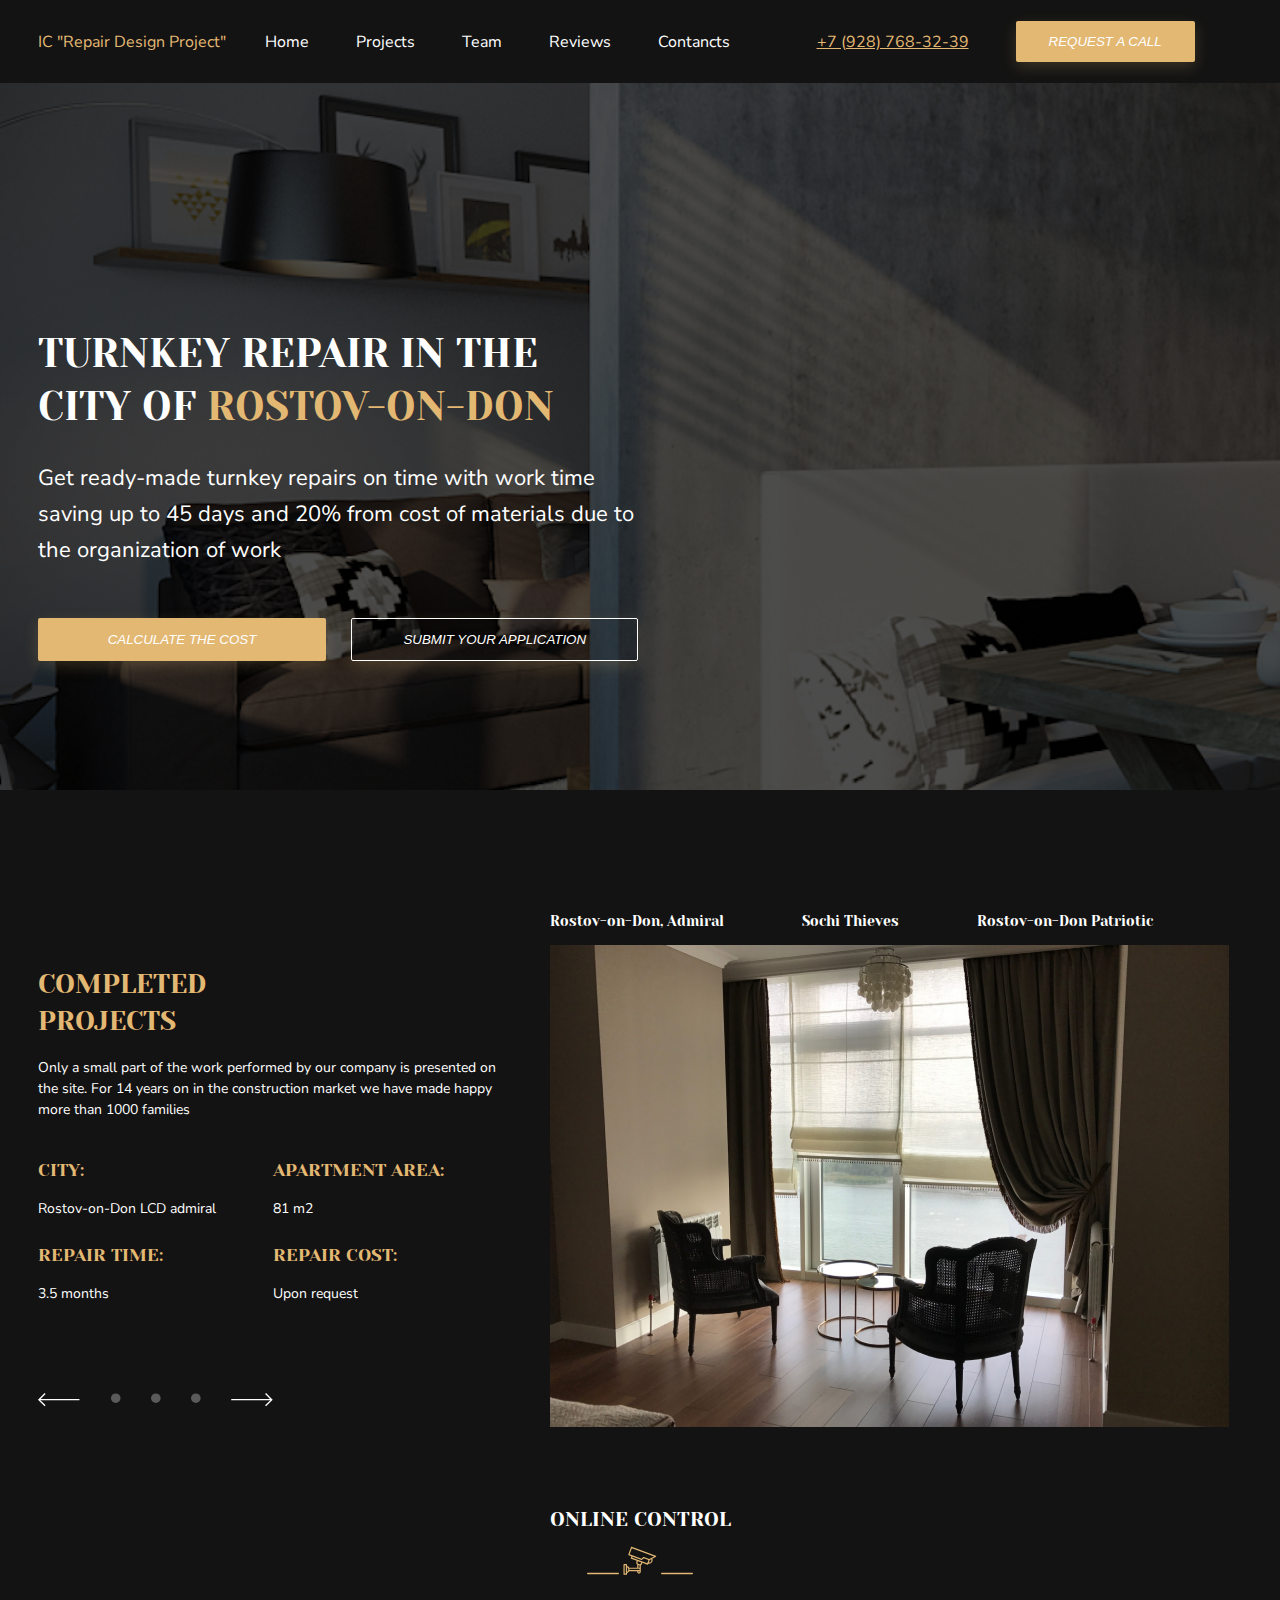
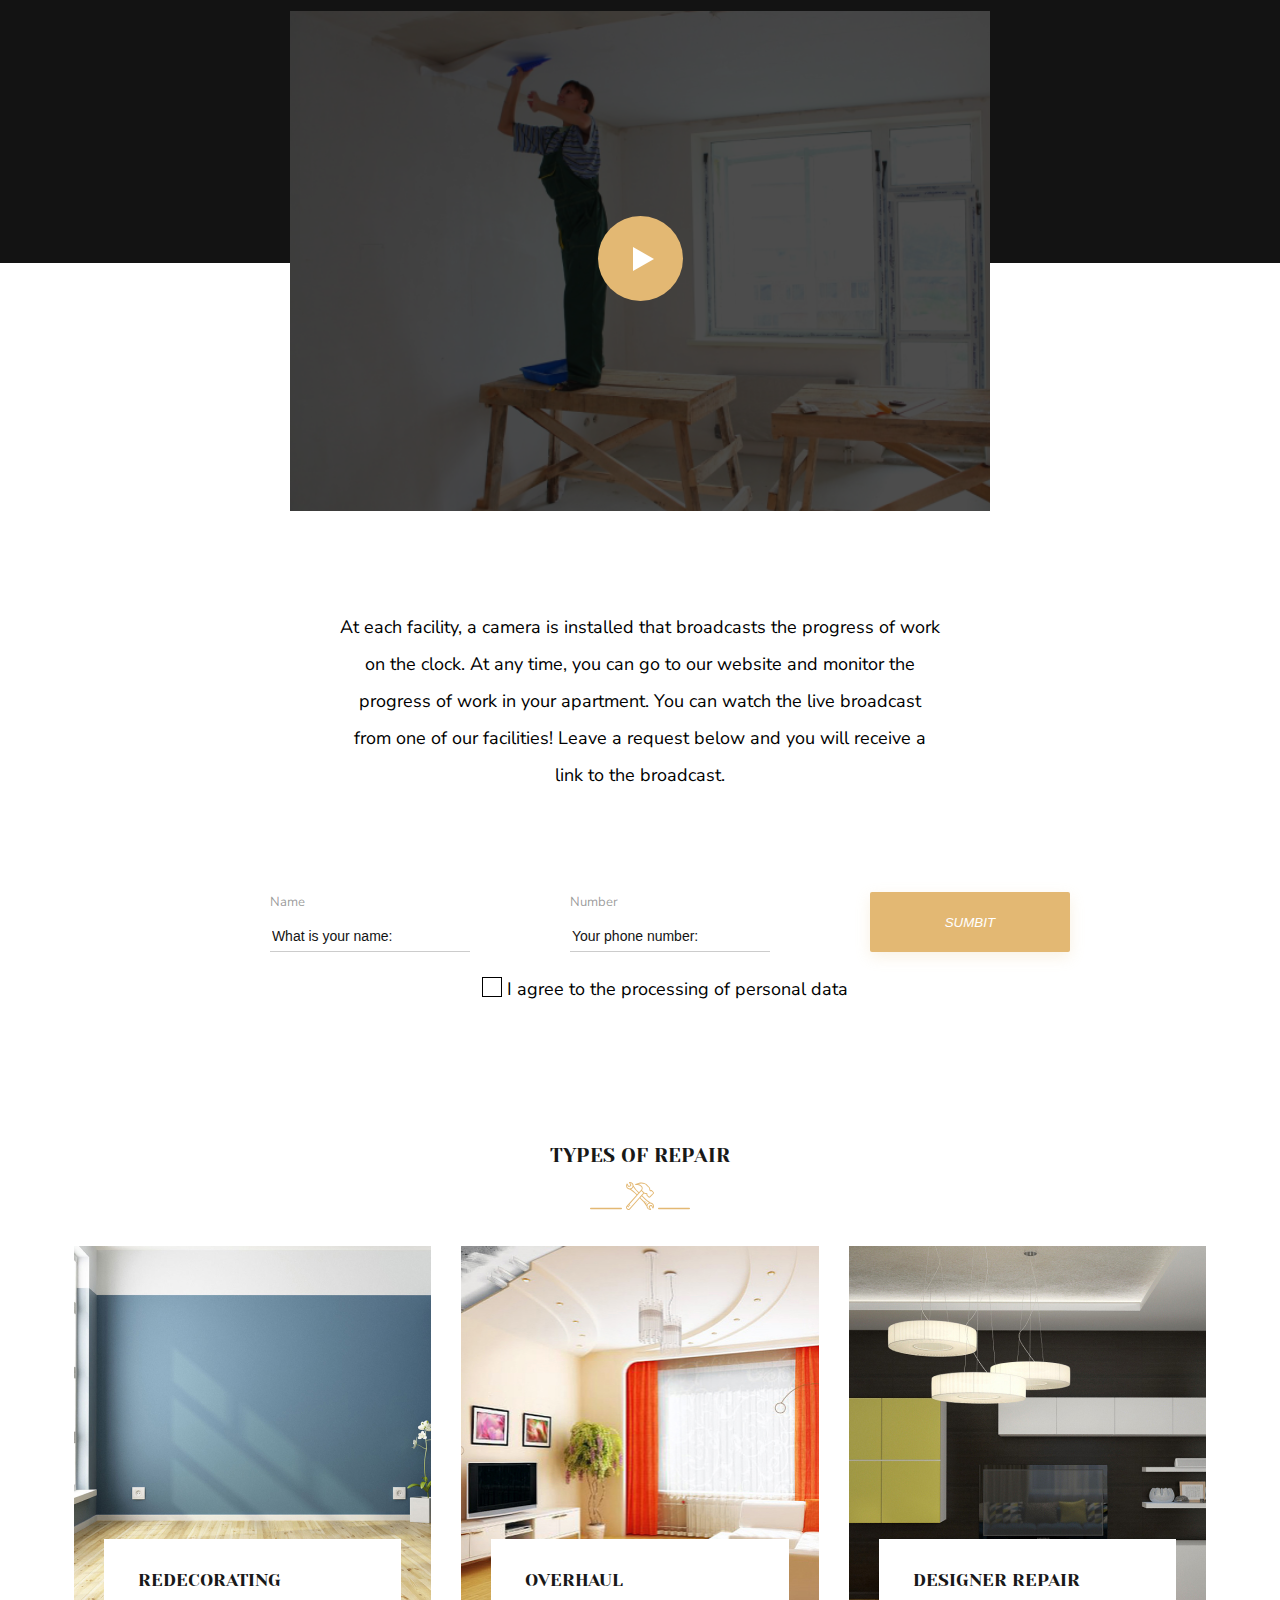
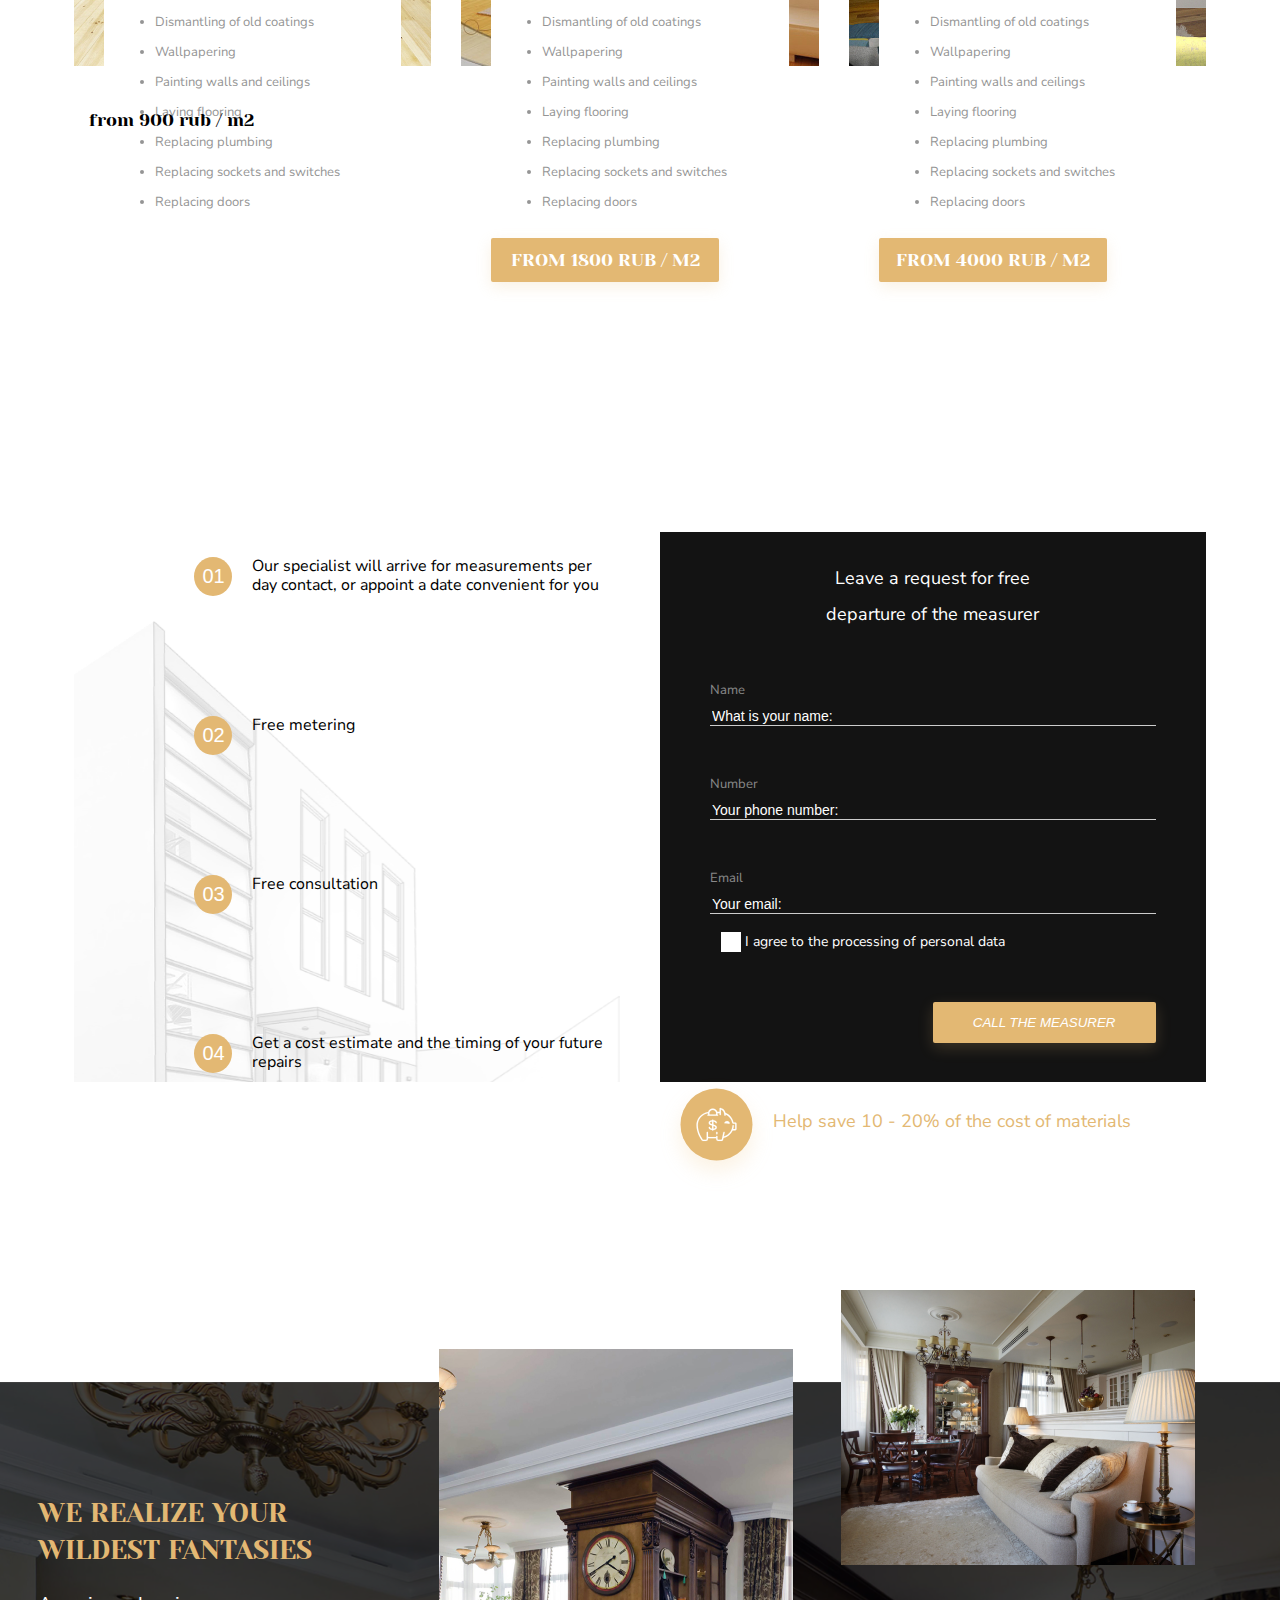
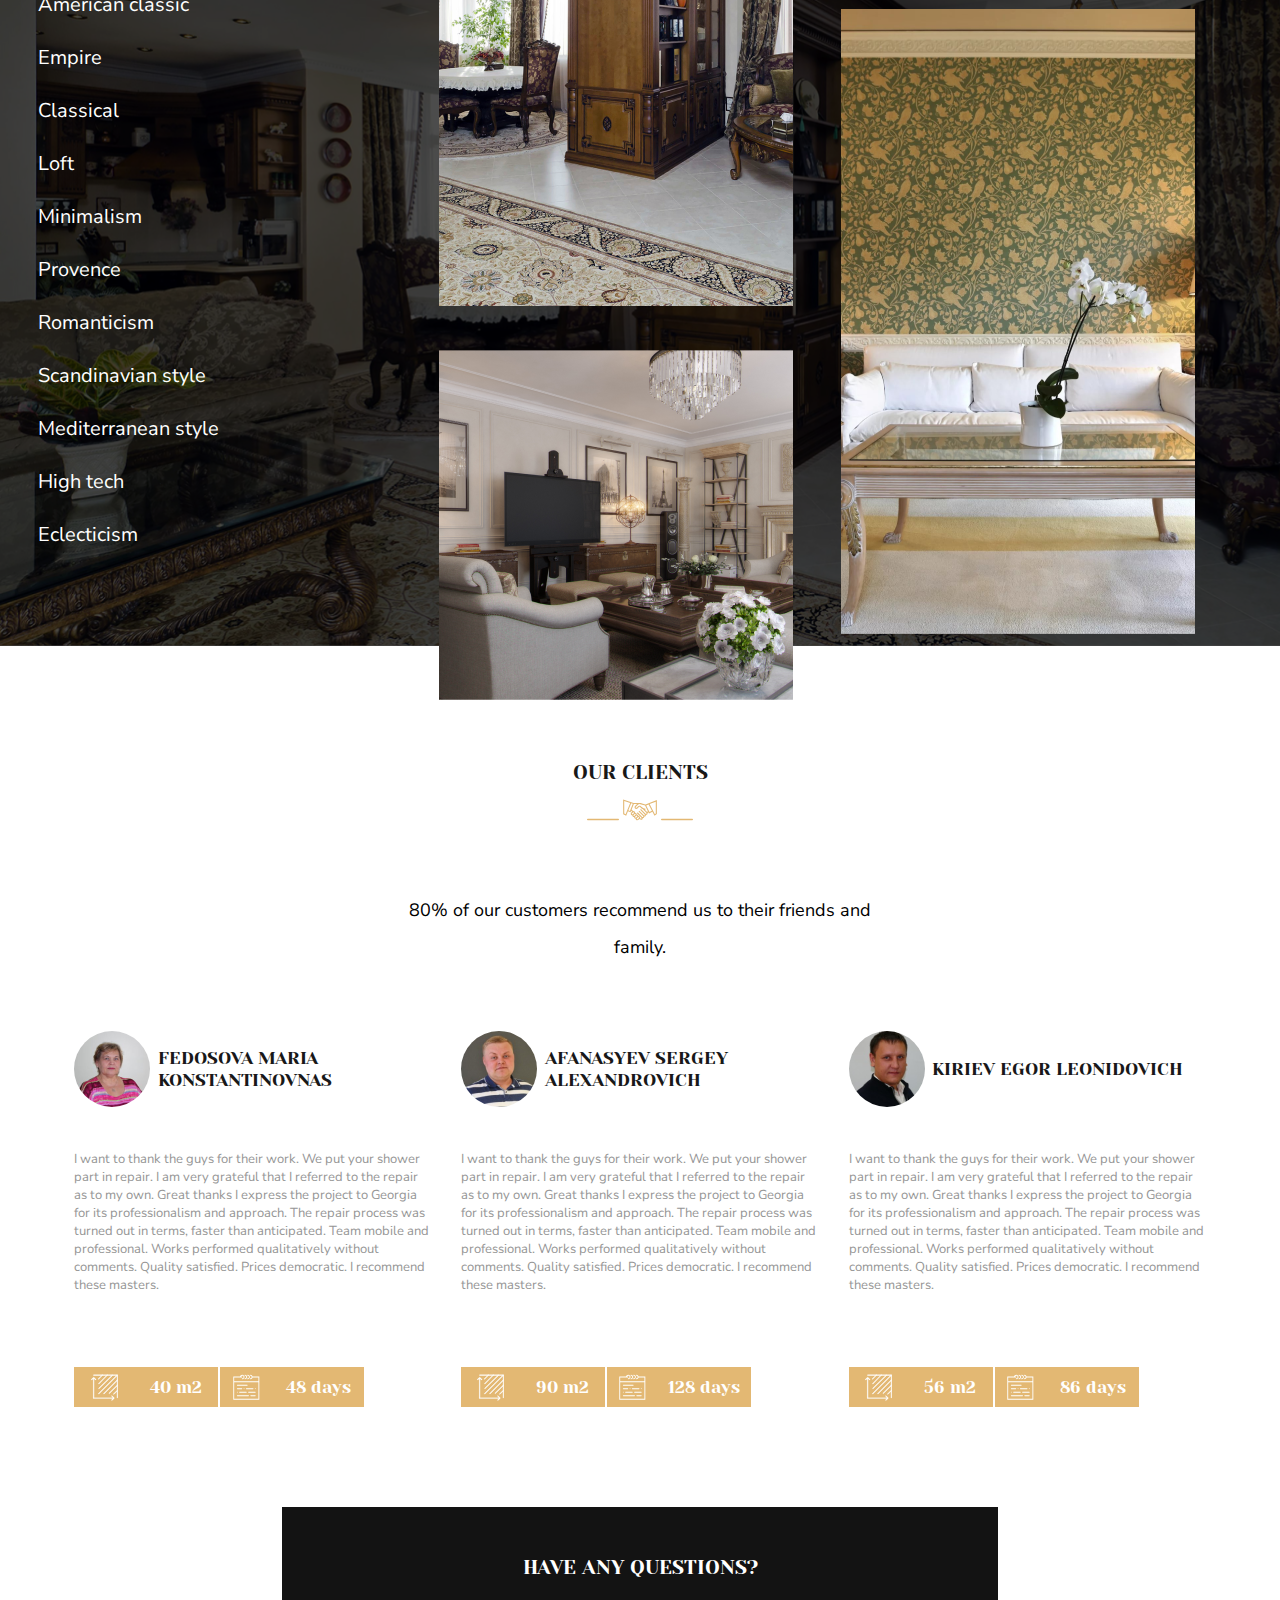
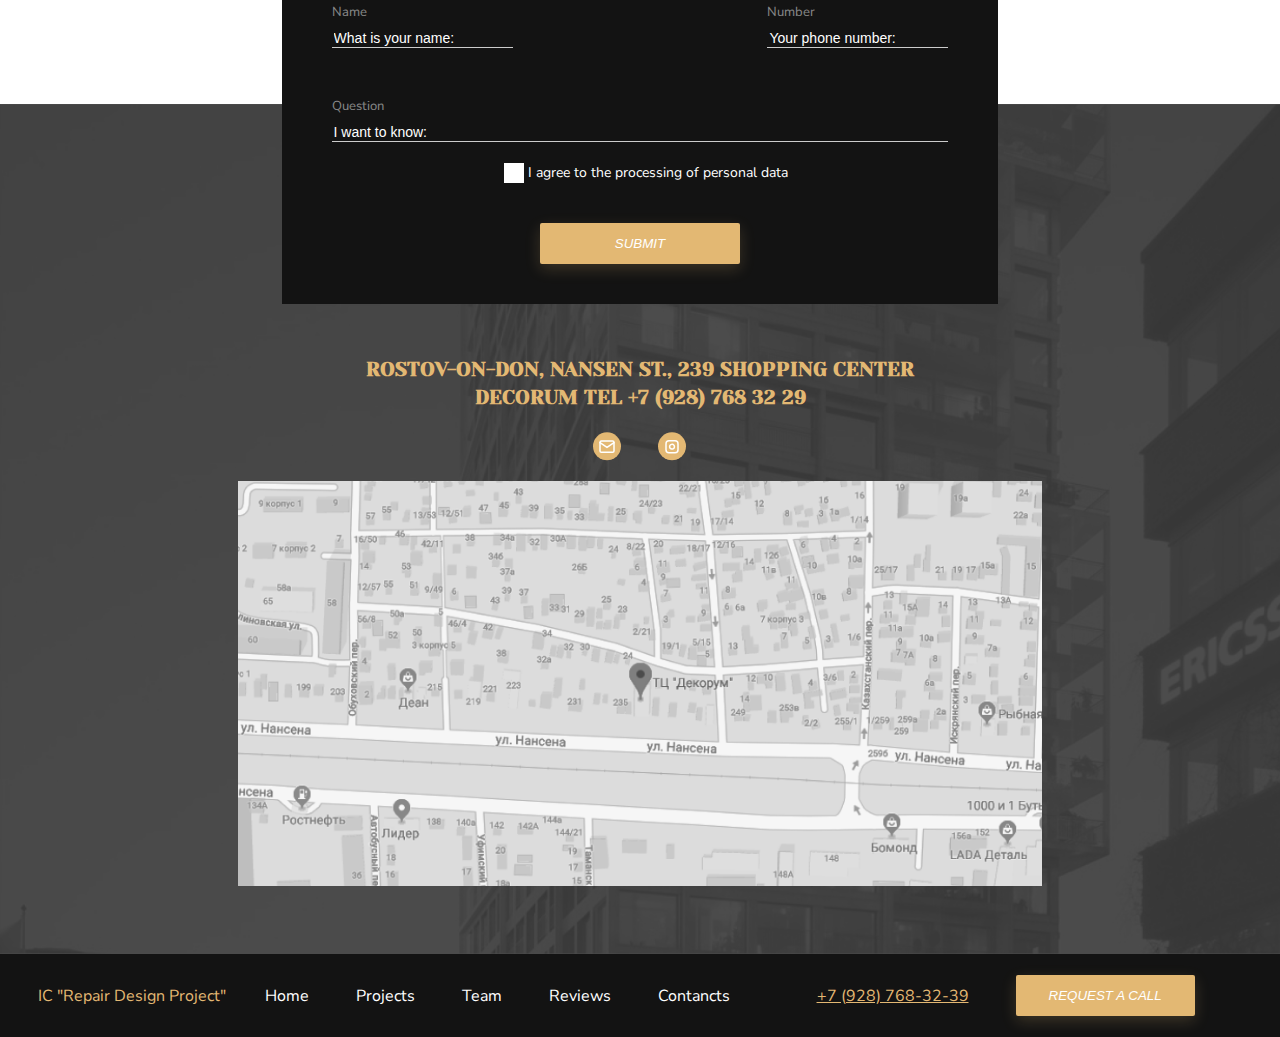
==== commit d25484ea: "comment-5-in-progress" ====
--- a/index.html
+++ b/index.html
@@ -190,10 +190,10 @@
                     Leave a request below and you will receive a link to the broadcast.</p>
             </div>
             <form class="online-control-input-wrapper margin-mobile container">
-                <label class="paragraph input-title" for="name">Name</label>
-                <input class="text-input" type="text" name="name" id="name" placeholder="What is your name:">
-                <label class="paragraph input-title" for="phone">Number</label>
-                <input class="text-input" type="text" name="phone" id="phone" placeholder="Your phone number:">
+                <label class="paragraph input-title" for="name-1">Name</label>
+                <input class="text-input" type="text" name="name" id="name-1" placeholder="What is your name:">
+                <label class="paragraph input-title" for="phone-1">Number</label>
+                <input class="text-input" type="text" name="phone" id="phone-1" placeholder="Your phone number:">
                 <label class="checkbox-label paragraph paragraph-3">
                     <input type="checkbox" />
                     <span></span>
@@ -242,9 +242,8 @@
                         
 
                        </div>
-                       <div class="types-of-repair-buttons ">
-                        <button class="button button-repair">from 900 rub / m2</button>
-                    </div>
+                           <div class="button-repair">from 900 rub / m2</div>
+                       
                     </div>
                     <div class="types-of-repair-info">
                         <div class="types-of-repair-photo-2"></div>
@@ -305,12 +304,12 @@
                         <form class="repair-input-wrapper margin-mobile">
                             <p class="paragraph repair-paragraph">Leave a request for free
                                 departure of the measurer</p>
-                            <label class="paragraph repair-input-title" for="name">Name</label>
-                            <input class="repair-text-input" type="text" name="name" id="name" placeholder="What is your name:">
-                            <label class="paragraph repair-input-title" for="phone">Number</label>
-                            <input class="repair-text-input" type="text" name="phone" id="phone" placeholder="Your phone number:">
-                            <label class="paragraph repair-input-title" for="email">Email</label>
-                            <input class="repair-text-input" type="text" name="email" id="email" placeholder="Your email:">
+                            <label class="paragraph repair-input-title" for="name-2">Name</label>
+                            <input class="repair-text-input" type="text" name="name" id="name-2" placeholder="What is your name:">
+                            <label class="paragraph repair-input-title" for="phone-2">Number</label>
+                            <input class="repair-text-input" type="text" name="phone" id="phone-2" placeholder="Your phone number:">
+                            <label class="paragraph repair-input-title" for="email-2">Email</label>
+                            <input class="repair-text-input" type="text" name="email" id="email-2" placeholder="Your email:">
                               <label class="repair-checkbox-label paragraph paragraph-2">
                                 <input type="checkbox" />
                                 <span></span>
@@ -463,8 +462,8 @@
                 <h2 class="title-20px title questions-title">have any questions?</h2>
                 <div class="questions-input-desktop">
                     <div class="label-input-question">
-                        <label class="paragraph repair-input-title" for="name">Name</label>
-                        <input class="repair-text-input" type="text" id="name" placeholder="What is your name:">
+                        <label class="paragraph repair-input-title" for="name-3">Name</label>
+                        <input class="repair-text-input" type="text" id="name-3" placeholder="What is your name:">
                     </div>
                     <div class="label-input-question">
                          <label class="paragraph repair-input-title" for="number">Number</label>
--- a/styles/style.css
+++ b/styles/style.css
@@ -100,7 +100,7 @@
   color: #e3b873;
 }
 .title-wrapper {
-  max-width: 504px;
+  max-width: 600px;
   margin-top: 50px;
 }
 .paragraph {
@@ -133,7 +133,7 @@
   grid-template-rows: auto;
   grid-gap: 2vw;
 }
-@media only screen and (min-width: 769px) {
+@media only screen and (min-width: 1200px) {
   .completed-projects {
     margin-top: 107px;
   }
@@ -182,7 +182,7 @@
   max-width: 680px;
   margin: 98px auto;
 }
-@media only screen and (min-width: 769px) {
+@media only screen and (min-width: 1200px) {
   .short-title {
     max-width: 70px;
     line-height: 37px;
@@ -213,7 +213,7 @@
 .footer {
   position: static;
 }
-@media only screen and (min-width: 769px) {
+@media only screen and (min-width: 1200px) {
   .completed-projects {
     display: grid;
     grid-template-columns: 1fr 1.5fr;
@@ -262,7 +262,6 @@
 }
 .title-black {
   color: #181818;
-  font-weight: bold;
 }
 .types-of-repair-header {
   text-align: center;
@@ -533,10 +532,10 @@
   margin-top: -120px;
   margin-bottom: 120px;
 }
-.completed-projects-nav-items:hover{
+.completed-projects-nav-items:hover {
   fill-opacity: 1;
 }
-@media only screen and (min-width: 769px) {
+@media only screen and (min-width: 1200px) {
   .questions {
     position: relative;
     z-index: 1;
@@ -557,7 +556,7 @@
     padding: 0 15%;
   }
 }
-@media only screen and (min-width: 768px) {
+@media only screen and (min-width: 1200px) {
   .questions-container {
     background-color: #131313;
     max-width: 840px;
@@ -624,10 +623,10 @@
 
 .map-icons {
   display: grid;
-  grid-template-columns: repeat(2, 65px);
+  grid-template-columns: repeat(2, 30px);
+  grid-gap: 35px;
   align-content: center;
   margin: 0 auto 20px;
-  max-width: 200px;
 }
 .video-movile-div {
   display: flex;
@@ -640,34 +639,34 @@
   font-family: "Yeseva One";
   font-style: normal;
 }
-@media only screen and (min-width: 769px) {
+@media only screen and (min-width: 1200px) {
   .mobile-video-svg {
     display: none;
   }
 }
 
-@media only screen and (min-width: 768px) {
+@media only screen and (min-width: 1200px) {
   .small-circle {
     display: none;
   }
 }
-@media only screen and (max-width: 768px) {
+@media only screen and (max-width: 1200px) {
   nav > .header-navigation {
     display: none;
   }
 }
 
-@media only screen and (max-width: 768px) {
+@media only screen and (max-width: 1200px) {
   .header-navigation > .button {
     display: none;
   }
 }
-@media only screen and (max-width: 768px) {
+@media only screen and (max-width: 1200px) {
   .header {
     margin: 0 auto;
   }
 }
-@media only screen and (max-width: 768px) {
+@media only screen and (max-width: 1200px) {
   .title {
     font-family: "Yeseva One", "Times New Roman", Times, serif;
     font-style: normal;
@@ -675,119 +674,120 @@
     font-size: 23px;
     line-height: 30px;
     text-transform: uppercase;
-  }
-}
-@media only screen and (max-width: 768px) {
+    margin-top: 30px;
+  }
+}
+@media only screen and (max-width: 1200px) {
   .short-title {
     padding: 0 50px;
   }
 }
-@media only screen and (max-width: 768px) {
+@media only screen and (max-width: 1200px) {
   .header-content {
     height: 57px;
     align-items: center;
     font-size: 11px;
     line-height: 18px;
     max-width: 339px;
-    justify-content: space-around;
+    justify-content: space-between;
     margin: 0 auto;
   }
 }
-@media only screen and (max-width: 768px) {
+@media only screen and (max-width: 1200px) {
   .title-wrapper {
     max-width: 340px;
     margin: auto auto;
   }
 }
-@media only screen and (max-width: 768px) {
+@media only screen and (max-width: 1200px) {
   .paragraph {
     font-size: 14px;
     line-height: 17px;
   }
 }
-@media only screen and (max-width: 768px) {
+@media only screen and (max-width: 1200px) {
   .paragraph-2 {
     font-size: 11px;
   }
 }
-@media only screen and (max-width: 768px) {
+@media only screen and (max-width: 1200px) {
   .paragraph-3 {
     color: white;
   }
 }
-@media only screen and (max-width: 768px) {
+@media only screen and (max-width: 1200px) {
   .completed-projects-info {
     text-align: center;
     margin: 36px auto;
   }
 }
-@media only screen and (max-width: 768px) {
+@media only screen and (max-width: 1200px) {
   .image-info-wrapper {
     margin: 20px auto;
   }
 }
-@media only screen and (max-width: 768px) {
+@media only screen and (max-width: 1200px) {
   .mobile-image {
     display: grid;
     max-width: 100%;
     height: auto;
   }
 }
-@media only screen and (max-width: 768px) {
+@media only screen and (max-width: 1200px) {
   .desktop-image {
     display: none;
   }
 }
 
-@media only screen and (max-width: 768px) {
+@media only screen and (max-width: 1200px) {
   .subtitle {
     font-size: 14px;
     line-height: 20px;
   }
 }
 
-@media only screen and (max-width: 768px) {
+@media only screen and (max-width: 1200px) {
   .images {
     display: flex;
     justify-content: center;
     margin: 70px auto 35px;
   }
 }
-@media only screen and (max-width: 768px) {
+@media only screen and (max-width: 1200px) {
   .online-control-img {
     max-width: 100%;
     height: auto;
   }
 }
-@media only screen and (max-width: 768px) {
+@media only screen and (max-width: 1200px) {
   .projects {
     display: grid;
     background-color: #131313;
     padding-bottom: 700px;
   }
 }
-@media only screen and (max-width: 768px) {
+@media only screen and (max-width: 1200px) {
   .online-control {
     margin-top: -730px;
   }
 }
-@media only screen and (max-width: 768px) {
+@media only screen and (max-width: 1200px) {
   .online-control-paragraph-wrapper {
     max-width: 340px;
     margin: 51px auto;
   }
 }
-@media only screen and (max-width: 768px) {
+@media only screen and (max-width: 1200px) {
   .margin-mobile {
     margin: 0px auto;
   }
 }
-@media only screen and (max-width: 768px) {
+@media only screen and (max-width: 1200px) {
   .container {
-    max-width: 340px;
-  }
-}
-@media only screen and (max-width: 768px) {
+    max-width: 80%;
+  }
+}
+@media only screen and (max-width: 1200px) {
   .online-control-input-wrapper {
     display: grid;
     grid-template-columns: 1fr;
@@ -796,18 +796,18 @@
     text-align: left;
   }
 }
-@media only screen and (max-width: 768px) {
+@media only screen and (max-width: 1200px) {
   .input-title {
     color: rgba(255, 255, 255, 0.5);
     margin-top: 40px;
   }
 }
-@media only screen and (max-width: 768px) {
+@media only screen and (max-width: 1200px) {
   .online-control-checkbox {
     padding-top: 25px;
   }
 }
-@media only screen and (max-width: 768px) {
+@media only screen and (max-width: 1200px) {
   .text-input {
     display: block;
     border: none;
@@ -816,37 +816,37 @@
     width: 100%;
   }
 }
-@media only screen and (max-width: 768px) {
+@media only screen and (max-width: 1200px) {
   .text-input::placeholder {
     color: white;
   }
 }
-@media only screen and (max-width: 768px) {
+@media only screen and (max-width: 1200px) {
   .text-input[placeholder]:focus {
     color: white;
   }
 }
-@media only screen and (max-width: 768px) {
+@media only screen and (max-width: 1200px) {
   .text-input:focus {
     background-color: #131313;
   }
 }
-@media only screen and (max-width: 768px) {
+@media only screen and (max-width: 1200px) {
   .online-control-input-wrapper > .title-wrapper-buttons {
     margin-top: 60px;
   }
 }
-@media only screen and (max-width: 768px) {
+@media only screen and (max-width: 1200px) {
   .checkbox-label {
     margin: 25px 0 0;
   }
 }
-@media only screen and (max-width: 768px) {
+@media only screen and (max-width: 1200px) {
   .types-of-repair {
     margin-top: 400px;
   }
 }
-@media only screen and (max-width: 768px) {
+@media only screen and (max-width: 1200px) {
   .types-of-repair-main {
     display: grid;
     grid-template-columns: 1fr;
@@ -854,14 +854,14 @@
     grid-gap: 70px;
   }
 }
-@media only screen and (max-width: 768px) {
+@media only screen and (max-width: 1200px) {
   .title-18px {
     font-size: 15px;
     font-family: "Yeseva One";
     font-weight: bold;
   }
 }
-@media only screen and (max-width: 768px) {
+@media only screen and (max-width: 1200px) {
   .types-of-repair-info-block {
     background-color: white;
     height: 286px;
@@ -869,7 +869,7 @@
     padding-left: 32px;
   }
 }
-@media only screen and (max-width: 768px) {
+@media only screen and (max-width: 1200px) {
   .types-of-repair-buttons {
     display: grid;
     grid-template-columns: 1fr;
@@ -877,23 +877,23 @@
     width: 152px;
   }
 }
-@media only screen and (max-width: 768px) {
+@media only screen and (max-width: 1200px) {
   .button-repair {
     font-size: 13px;
     padding: 13px 2px;
   }
 }
-@media only screen and (max-width: 768px) {
+@media only screen and (max-width: 1200px) {
   .types-of-repair-2 {
     display: none;
   }
 }
-@media only screen and (max-width: 768px) {
+@media only screen and (max-width: 1200px) {
   .fantasies {
     display: none;
   }
 }
-@media only screen and (max-width: 768px) {
+@media only screen and (max-width: 1200px) {
   .fantasies-mobile {
     display: flex;
     flex-direction: column;
@@ -902,99 +902,97 @@
     margin-bottom: -120px;
   }
 }
-@media only screen and (max-width: 768px) {
+@media only screen and (max-width: 1200px) {
   .fantasies-title {
     text-align: center;
     margin: 0 5%;
   }
 }
-@media only screen and (max-width: 768px) {
+@media only screen and (max-width: 1200px) {
   .clients {
     display: none;
   }
 }
-@media only screen and (max-width: 768px) {
+@media only screen and (max-width: 1200px) {
   .questions {
     background-color: #131313;
-    max-width: 883px;
     padding: 130px 0;
   }
 }
-@media only screen and (max-width: 768px) {
+@media only screen and (max-width: 1200px) {
   .questions-title {
     margin: 34px auto 0;
     font-size: 20px;
   }
 }
-@media only screen and (max-width: 768px) {
+@media only screen and (max-width: 1200px) {
   .questions-input-desktop {
     display: flex;
     flex-direction: column;
   }
 }
-@media only screen and (max-width: 768px) {
+@media only screen and (max-width: 1200px) {
   .label-input-question {
     margin-top: 40px;
   }
 }
-@media only screen and (max-width: 768px) {
+@media only screen and (max-width: 1200px) {
   .questions-checkbox-label {
     margin: 20px 0;
   }
 }
-@media only screen and (max-width: 768px) {
+@media only screen and (max-width: 1200px) {
   .question-button {
     margin: 0 0;
   }
 }
-@media only screen and (max-width: 768px) {
+@media only screen and (max-width: 1200px) {
   .map {
     background-image: none;
     background-color: #131313;
-    height: 540px;
+    height: 80%;
     position: relative;
     padding: 0;
   }
 }
-@media only screen and (max-width: 768px) {
+@media only screen and (max-width: 1200px) {
   .map > .hero-overlay {
     display: none;
   }
 }
-@media only screen and (max-width: 768px) {
+@media only screen and (max-width: 1200px) {
   .questions-wrapper {
     margin-bottom: -150px;
   }
 }
-@media only screen and (max-width: 768px) {
+@media only screen and (max-width: 1200px) {
   .map-title {
     font-size: 18px;
-    margin: 50px auto;
-  }
-}
-@media only screen and (max-width: 768px) {
+    margin: 10px auto;
+  }
+}
+@media only screen and (max-width: 1200px) {
   .map-wrapper {
     flex-direction: column-reverse;
     padding: 0;
   }
 }
-@media only screen and (max-width: 768px) {
+@media only screen and (max-width: 1200px) {
   .map-img {
     margin-top: 50px;
-    height: 220px;
-  }
-}
-@media only screen and (max-width: 768px) {
+  }
+}
+@media only screen and (max-width: 1200px) {
   footer {
     display: none;
   }
 }
-@media only screen and (max-width: 768px) {
+@media only screen and (max-width: 1200px) {
   .online-control-header > .title {
     margin-bottom: 15px;
   }
 }
-@media only screen and (max-width: 768px) {
+@media only screen and (max-width: 1200px) {
   .video {
     height: 90px;
     width: 270px;
@@ -1002,56 +1000,54 @@
     position: relative;
   }
 }
-@media only screen and (max-width: 768px) {
+@media only screen and (max-width: 1200px) {
   .triangle-video {
     position: absolute;
     margin: -110px -4%;
   }
 }
-@media only screen and (max-width: 768px) {
+@media only screen and (max-width: 1200px) {
   .hero-container > .circle {
     display: none;
   }
 }
-@media only screen and (max-width: 768px) {
+@media only screen and (max-width: 1200px) {
   .small-circle {
     position: absolute;
     margin: -140px -17%;
   }
 }
-@media only screen and (max-width: 768px) {
+@media only screen and (max-width: 1200px) {
   .map-icons {
-    display: grid;
-    position: absolute;
-    grid-template-columns: repeat(2, 65px);
-    align-content: center;
-    margin: 500px 33% 20px;
-    max-width: 200px;
-  }
-}
-@media only screen and (max-width: 768px) {
+    display: flex;
+    justify-content: space-between;
+    margin-top: 30px;
+    max-width: 95px;
+  }
+}
+@media only screen and (max-width: 1200px) {
   .completed-projects-nav-desktop {
     display: none;
   }
 }
-@media only screen and (max-width: 768px) {
+@media only screen and (max-width: 1200px) {
   .mobile-nav-projects {
     display: flex;
     justify-content: space-between;
     margin: -130px 20px 130px;
   }
 }
-@media only screen and (max-width: 768px) {
+@media only screen and (max-width: 1200px) {
   .video-mobile {
     display: grid;
   }
 }
-@media only screen and (max-width: 768px) {
+@media only screen and (max-width: 1200px) {
   .video-movile-div {
     margin-top: 50px;
   }
 }
-@media only screen and (max-width: 768px) {
+@media only screen and (max-width: 1200px) {
   .desktop-video-svg {
     display: none;
   }
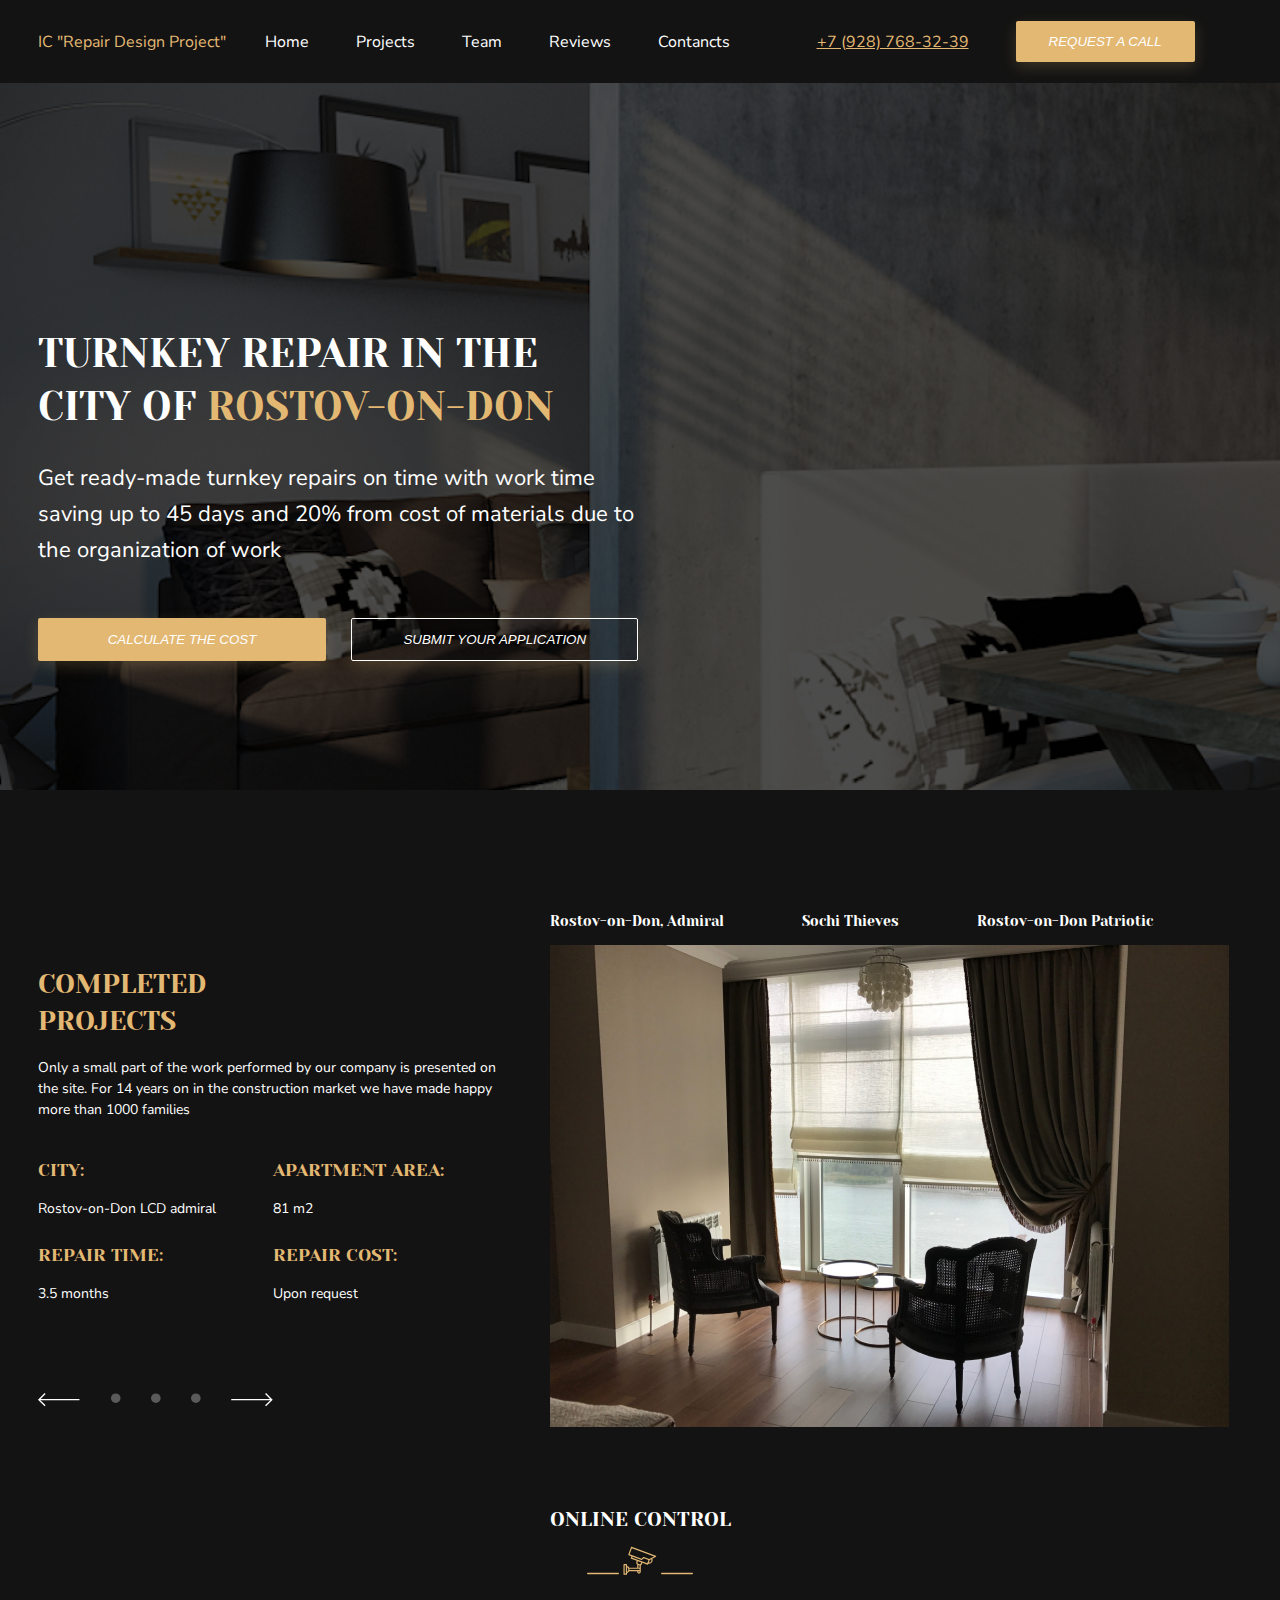
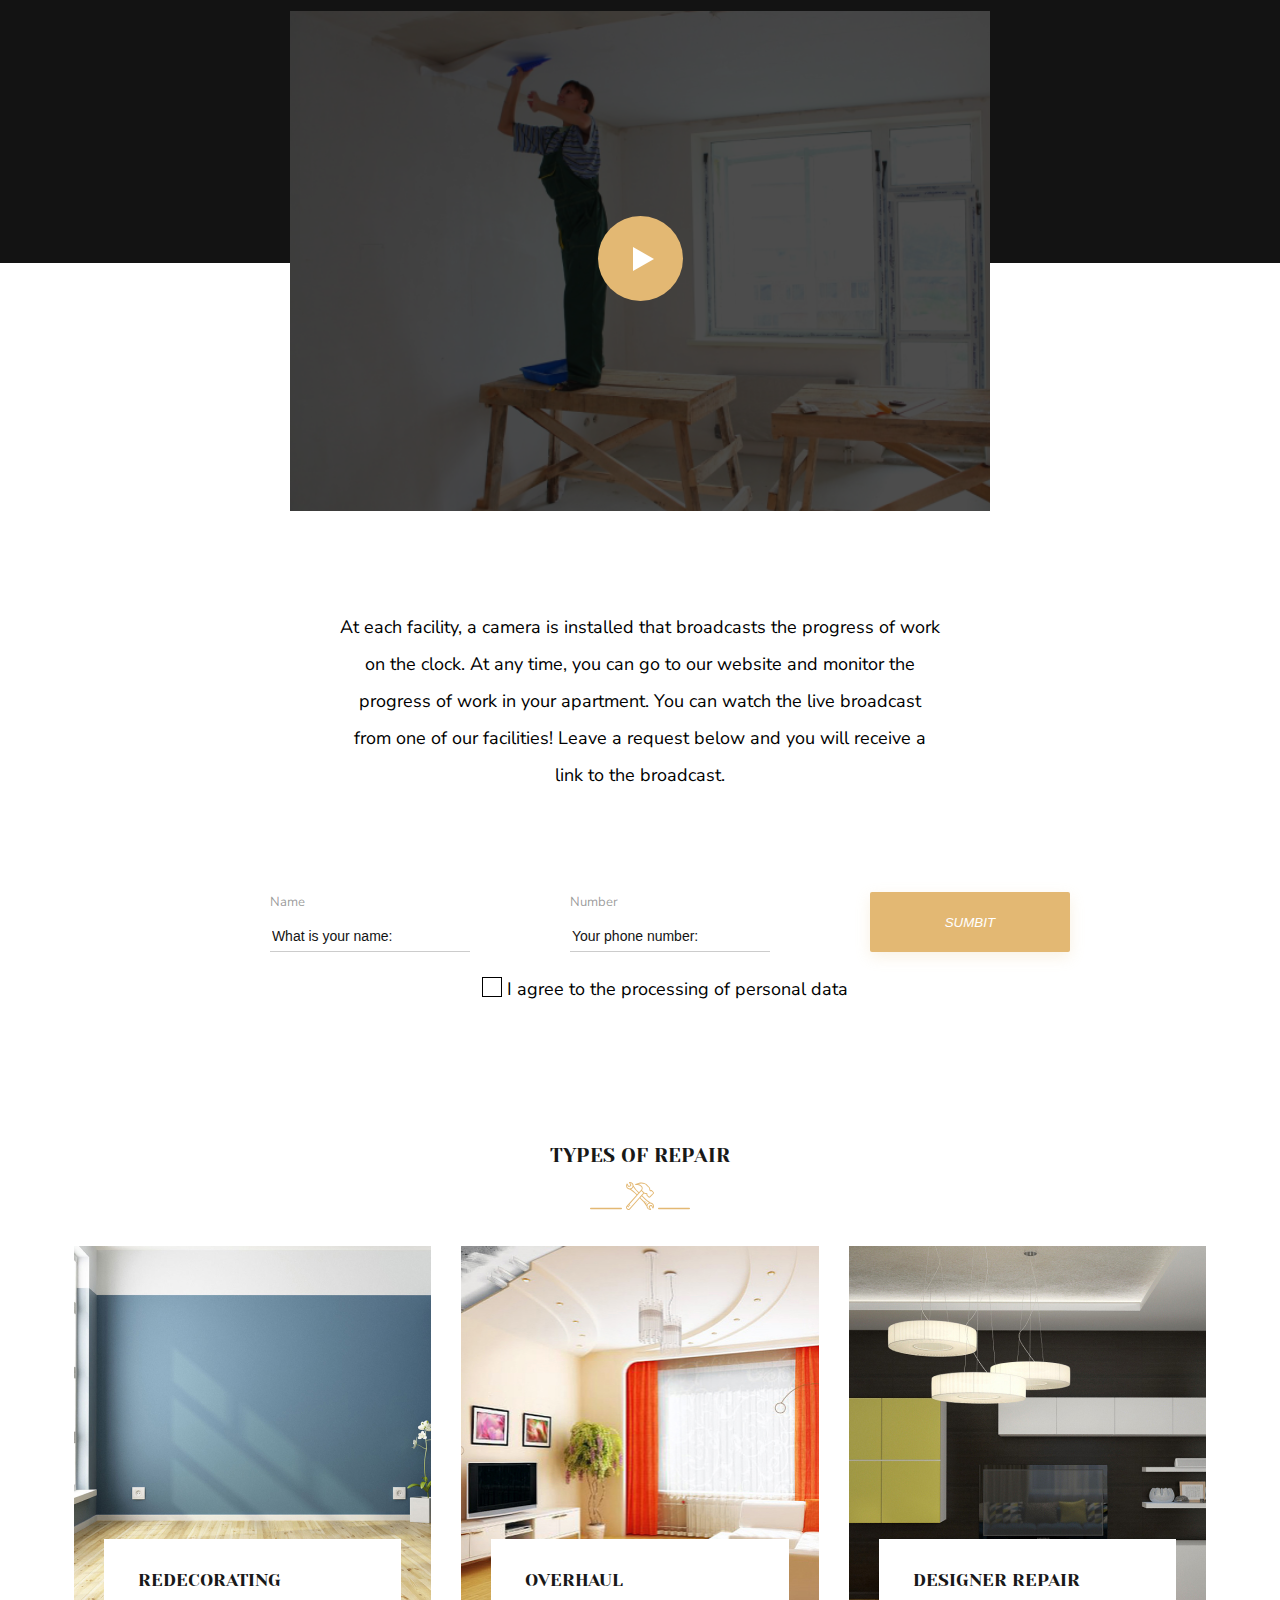
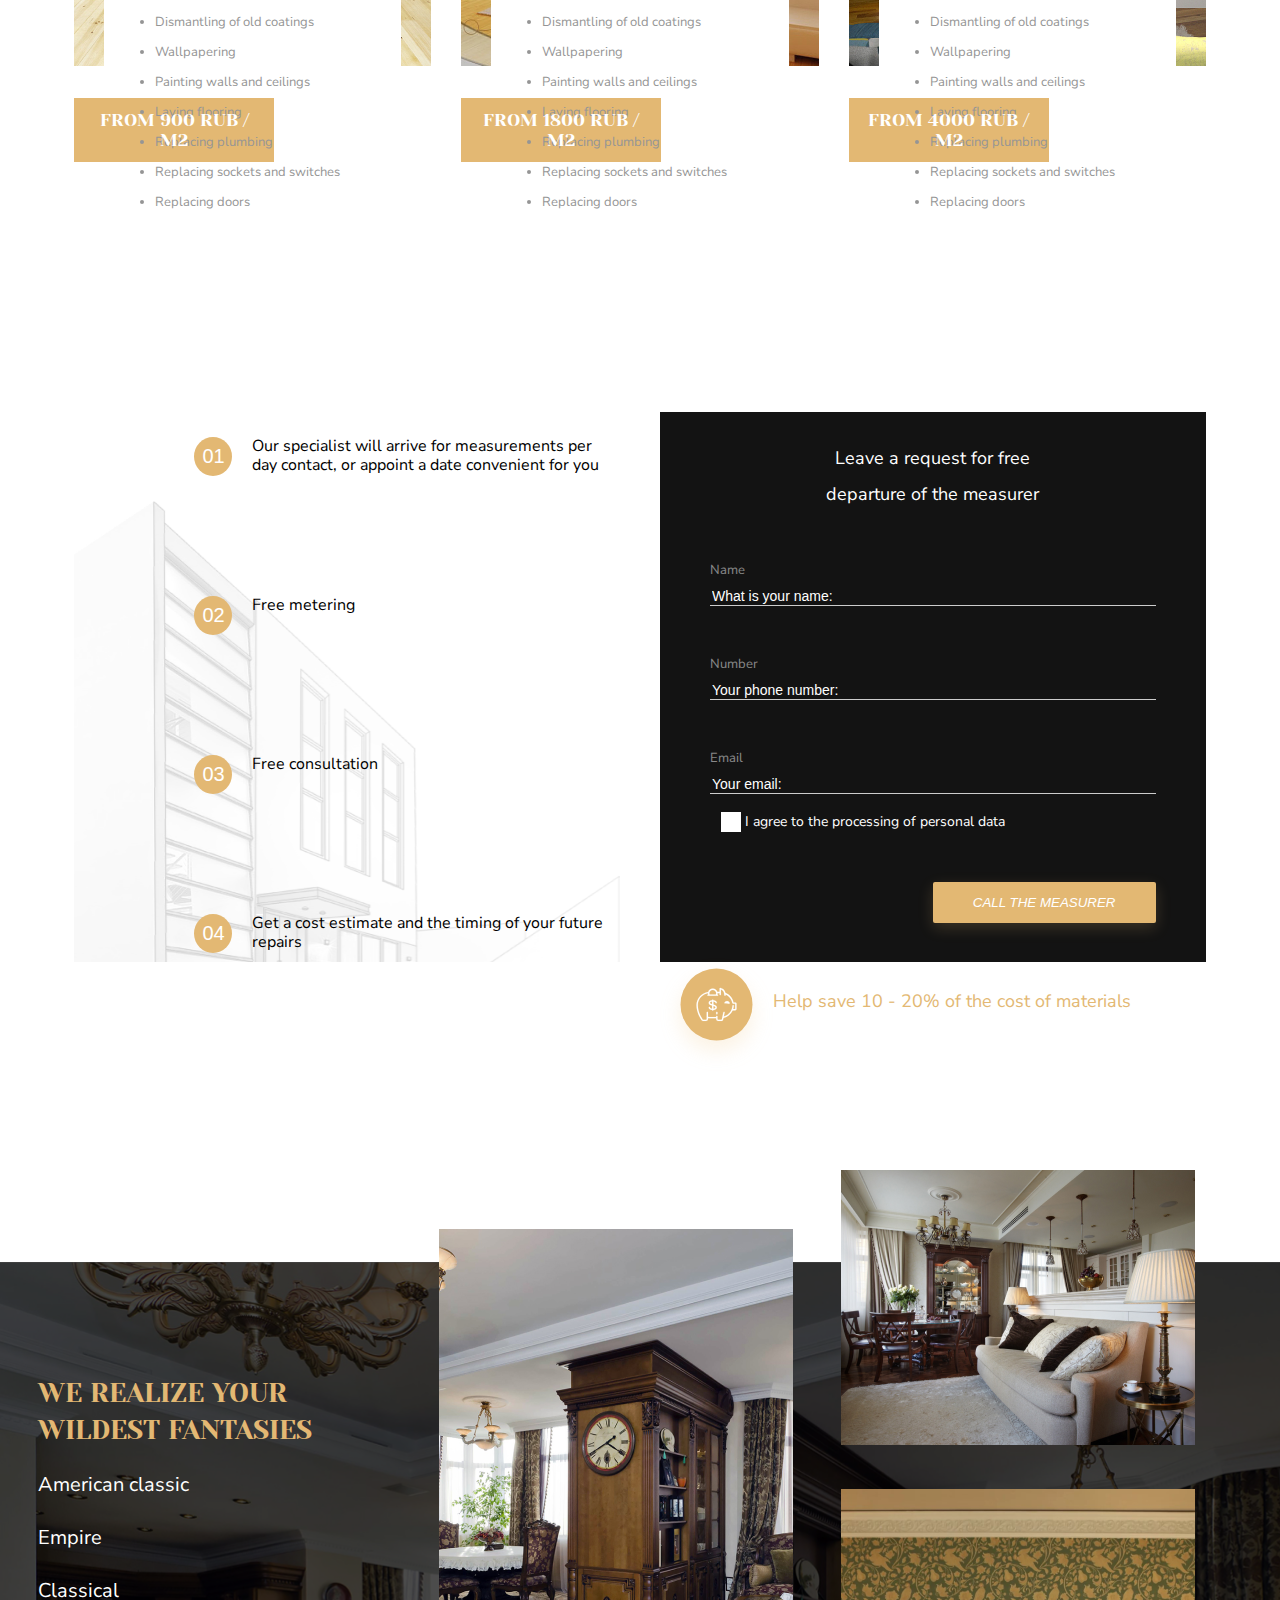
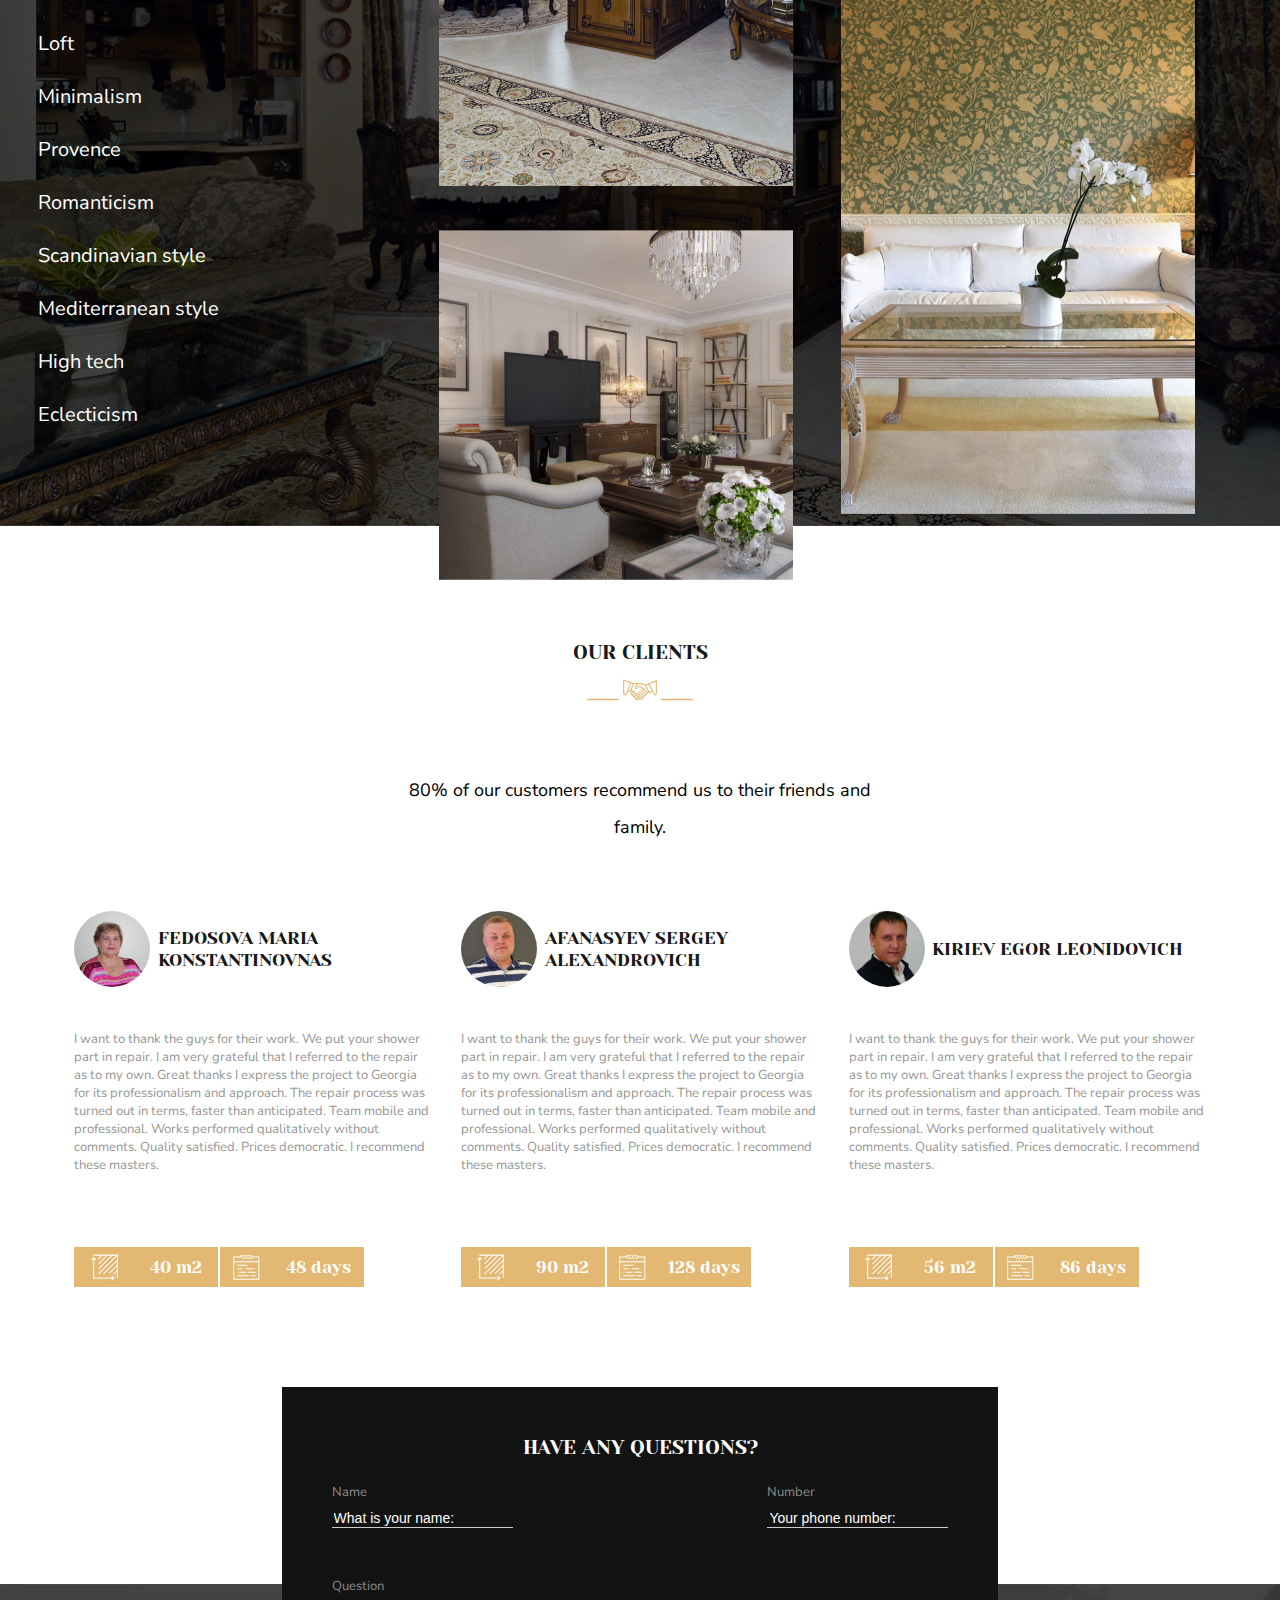
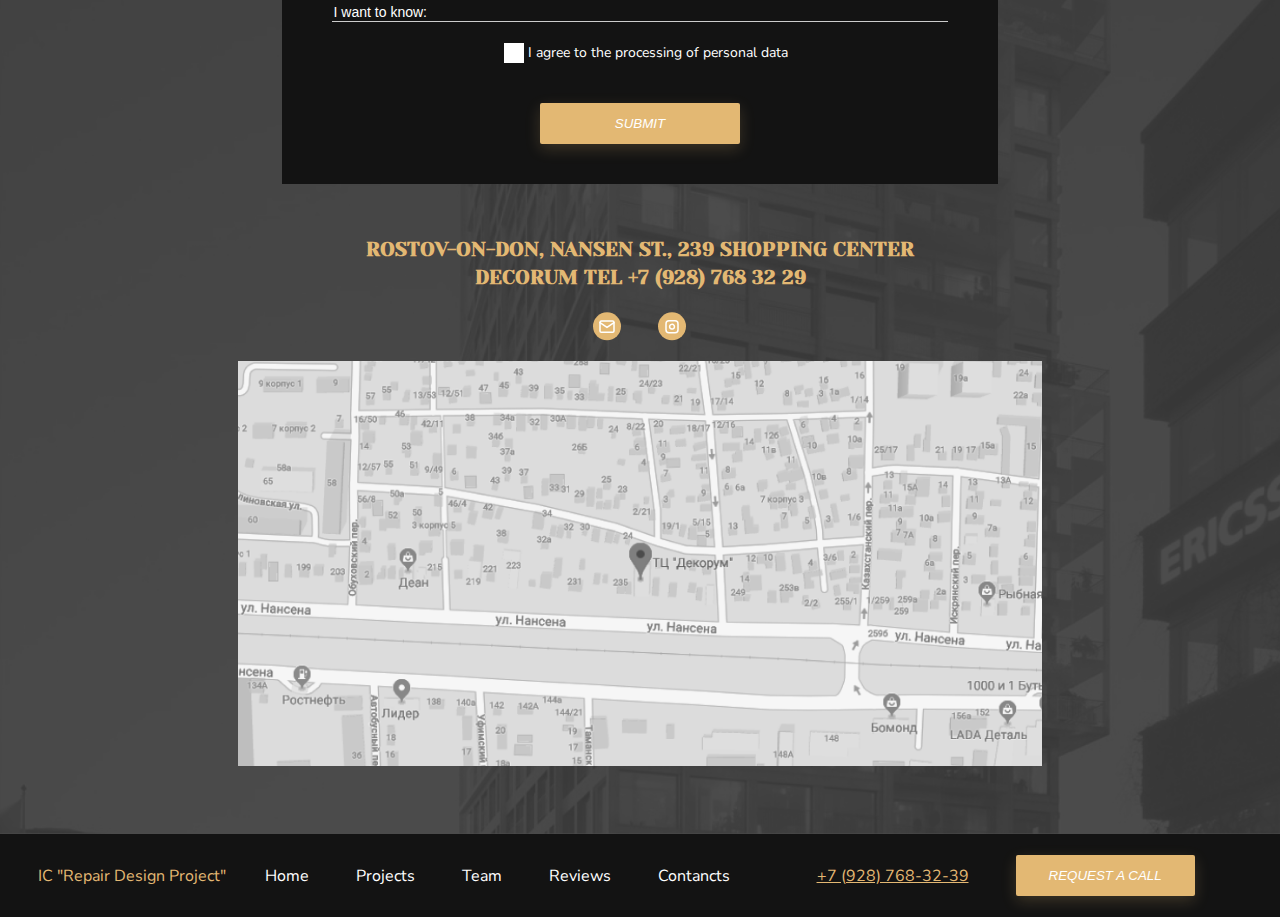
==== commit 98c87f9d: "issue#2-resolved" ====
--- a/index.html
+++ b/index.html
@@ -260,9 +260,7 @@
                             </ul>
                         </div>
                        
-                        <div class="types-of-repair-buttons ">
-                            <button class="button button-repair">from 1800 rub / m2</button>
-                        </div>
+                            <div class="button-repair">from 1800 rub / m2</div>
                     </div>
                     
                     <div class="types-of-repair-info">
@@ -280,9 +278,8 @@
                             </ul>
                             
                         </div>
-                        <div class="types-of-repair-buttons ">
-                            <button class="button button-repair">from 4000 rub / m2</button>
-                        </div>
+                            <div class="button-repair">from 4000 rub / m2</div>
+               
                     </div>
                     
                     
--- a/styles/style.css
+++ b/styles/style.css
@@ -638,6 +638,12 @@
   font-size: 18px;
   font-family: "Yeseva One";
   font-style: normal;
+  text-transform: uppercase;
+  background-color: #e3b873;
+  max-width: 200px;
+  text-align: center;
+  color: white;
+
 }
 @media only screen and (min-width: 1200px) {
   .mobile-video-svg {
@@ -783,11 +789,6 @@
   }
 }
 @media only screen and (max-width: 1200px) {
-  .container {
-    max-width: 80%;
-  }
-}
-@media only screen and (max-width: 1200px) {
   .online-control-input-wrapper {
     display: grid;
     grid-template-columns: 1fr;
@@ -864,7 +865,7 @@
 @media only screen and (max-width: 1200px) {
   .types-of-repair-info-block {
     background-color: white;
-    height: 286px;
+    height: auto;
     margin: -150px 15% 0 0;
     padding-left: 32px;
   }
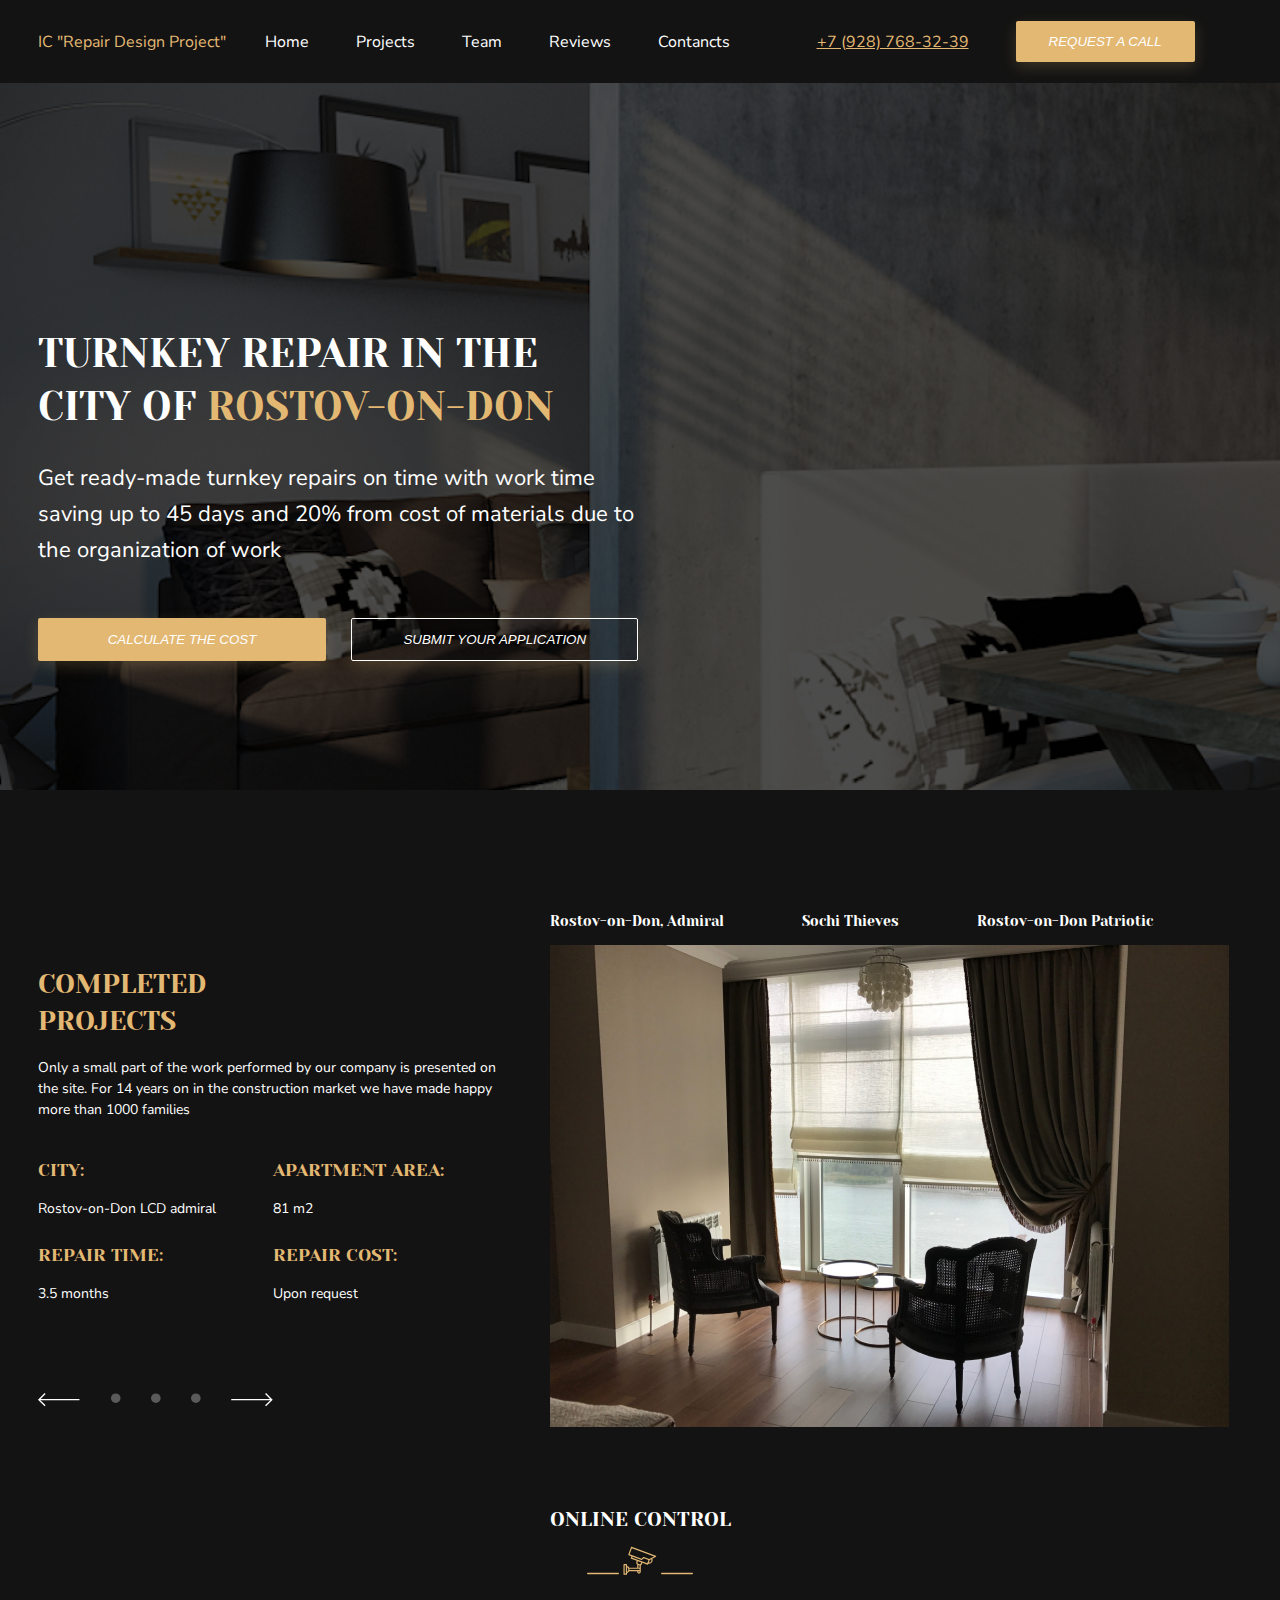
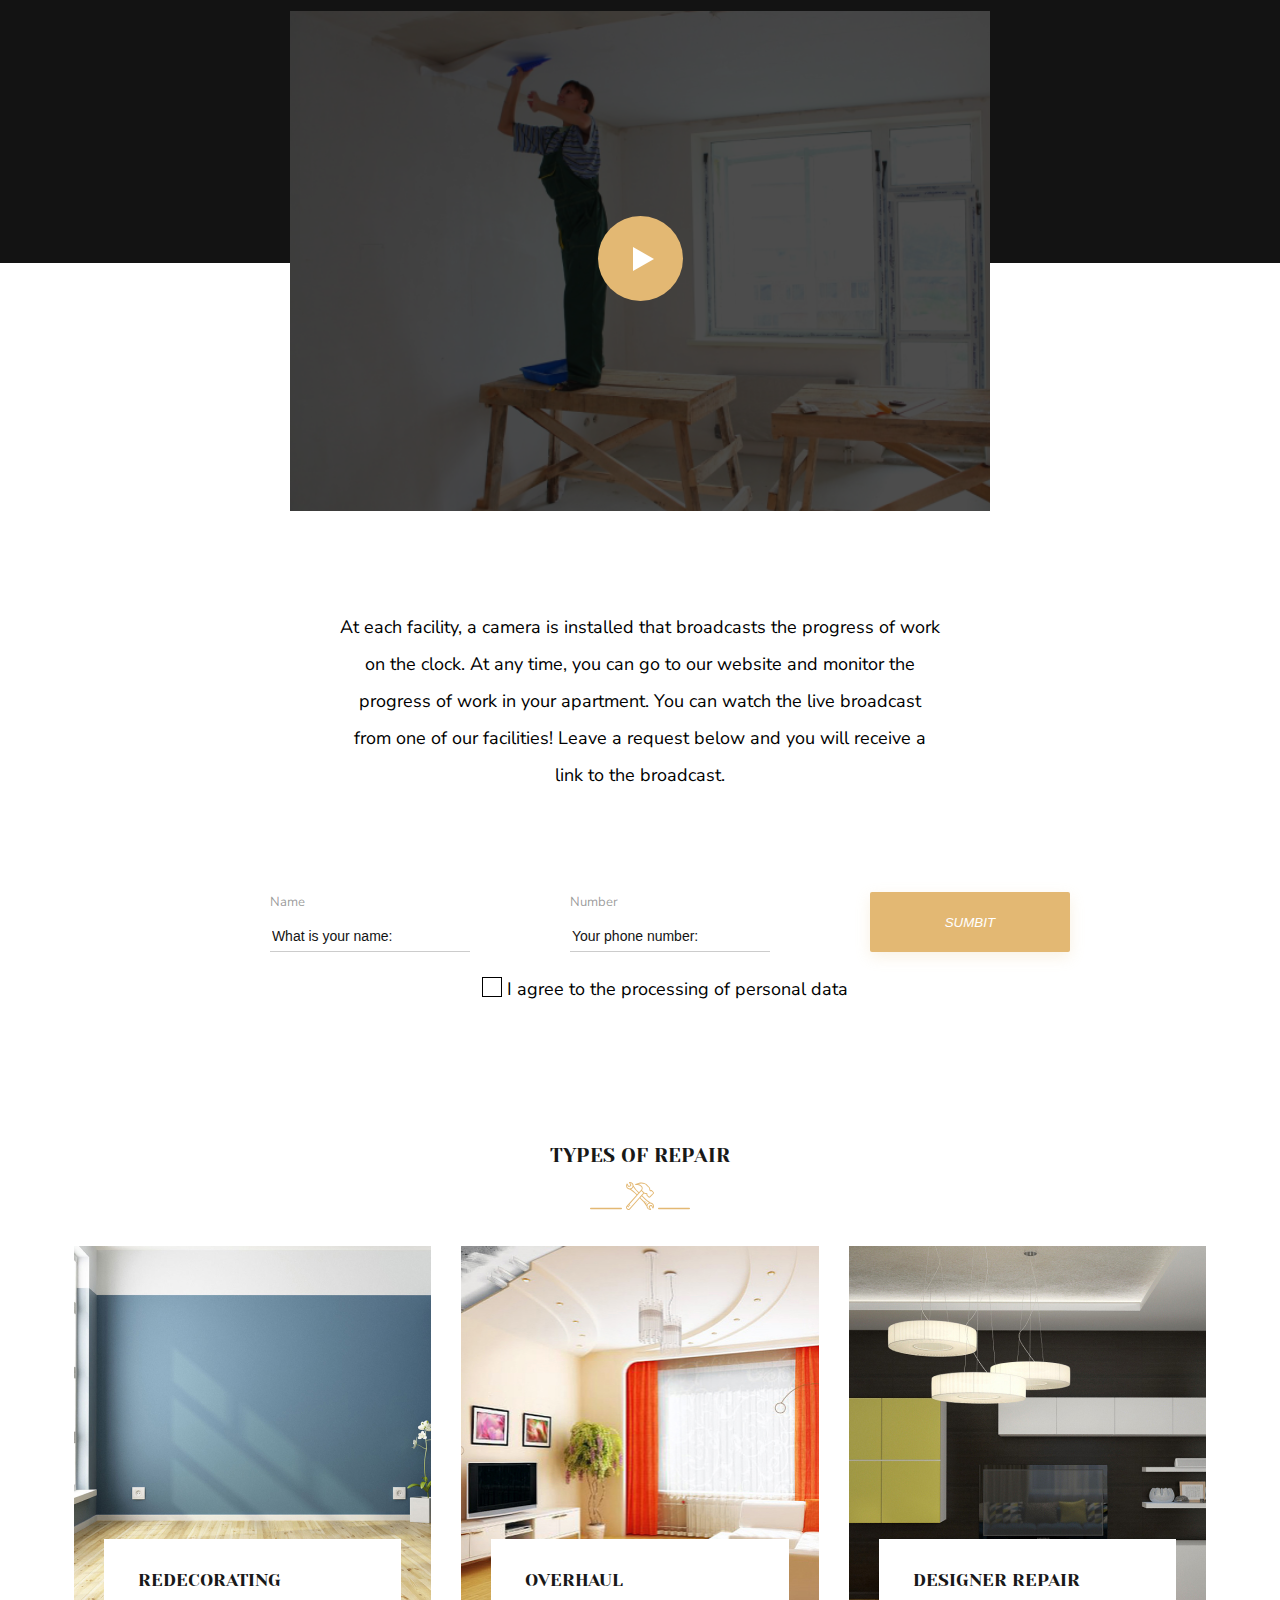
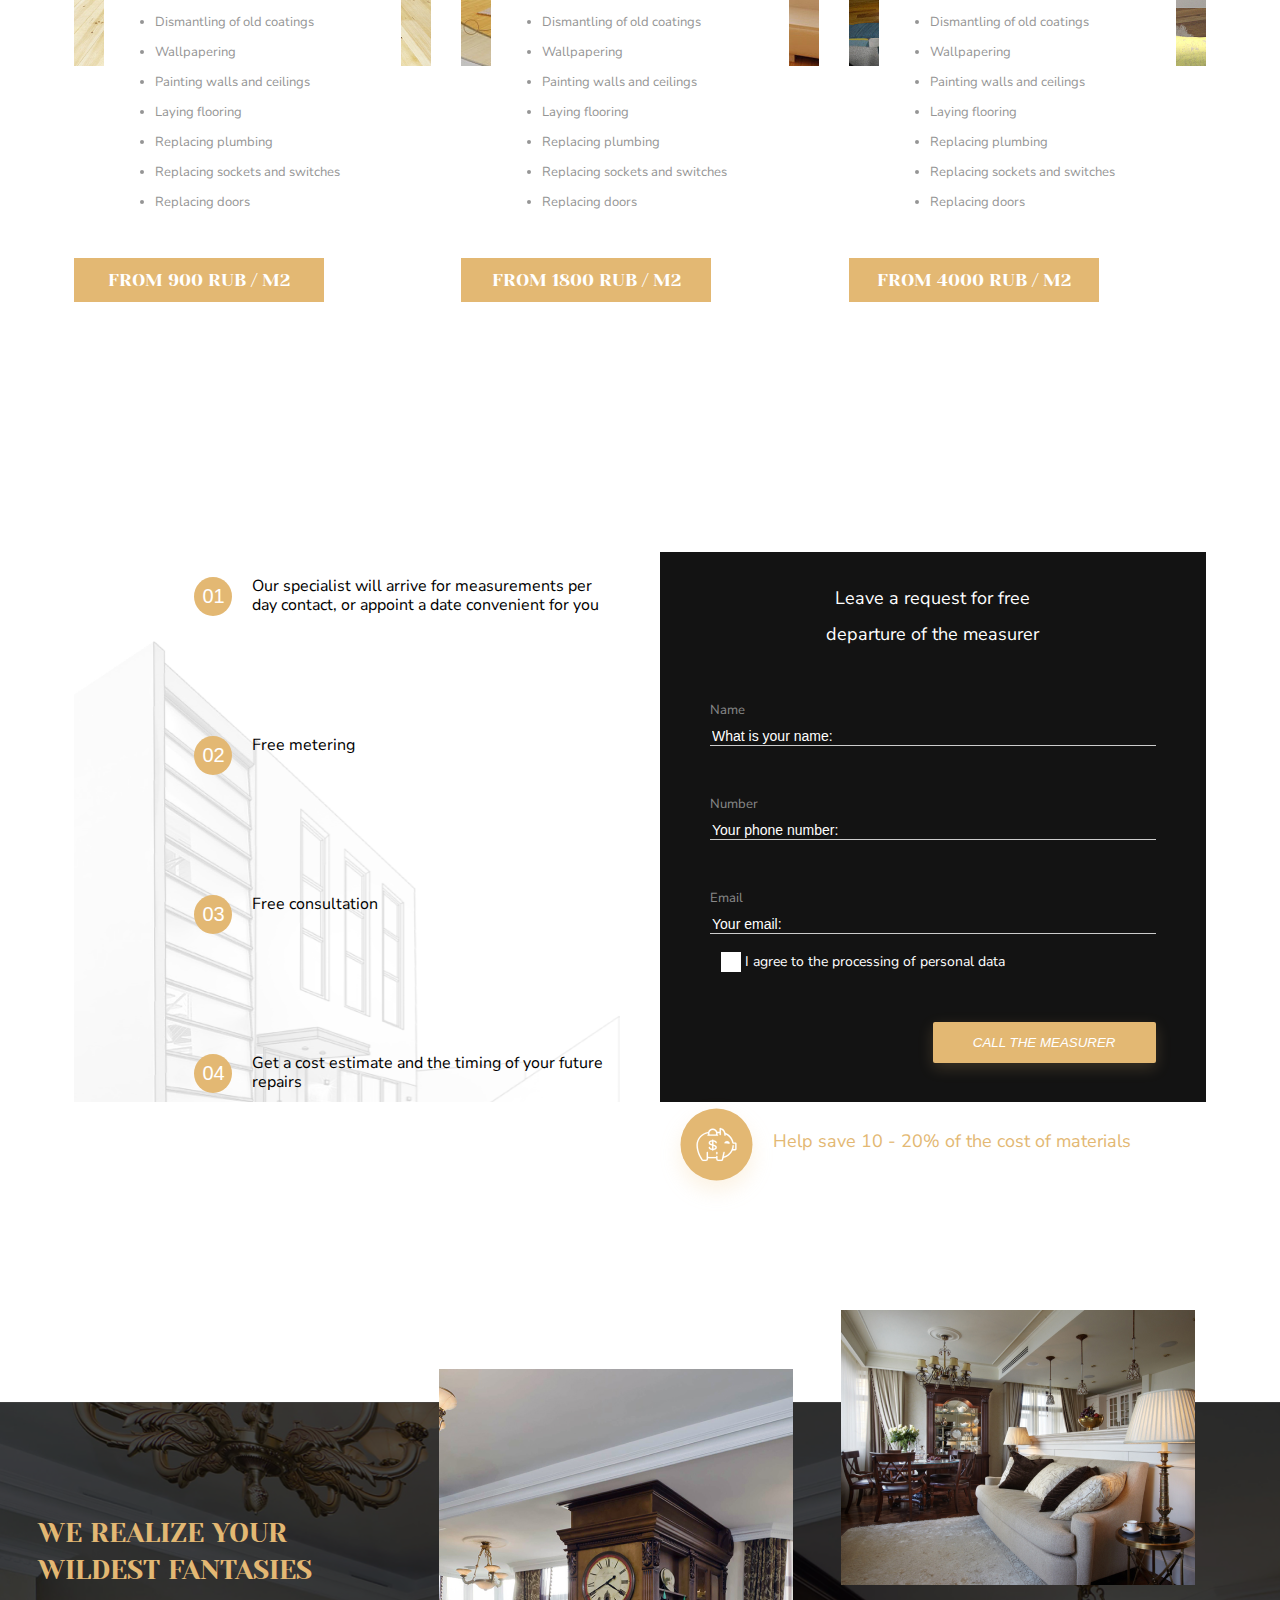
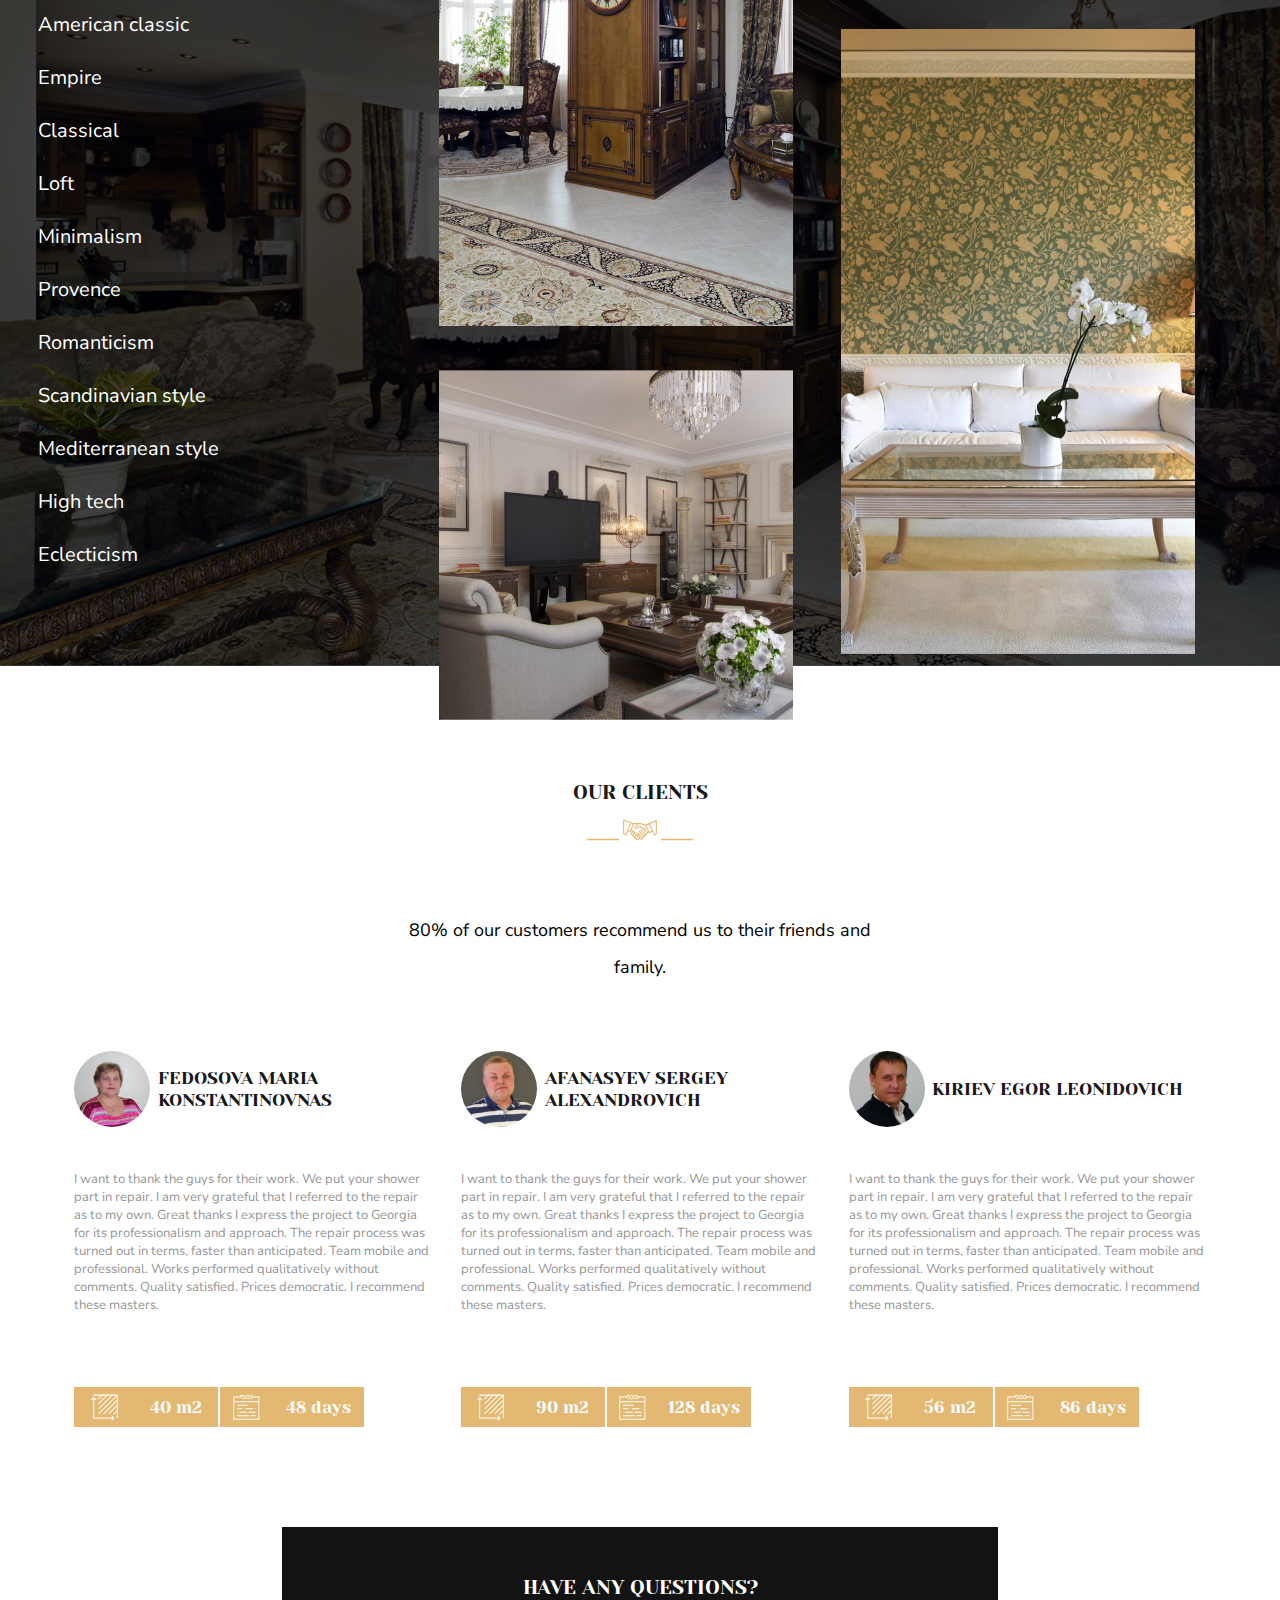
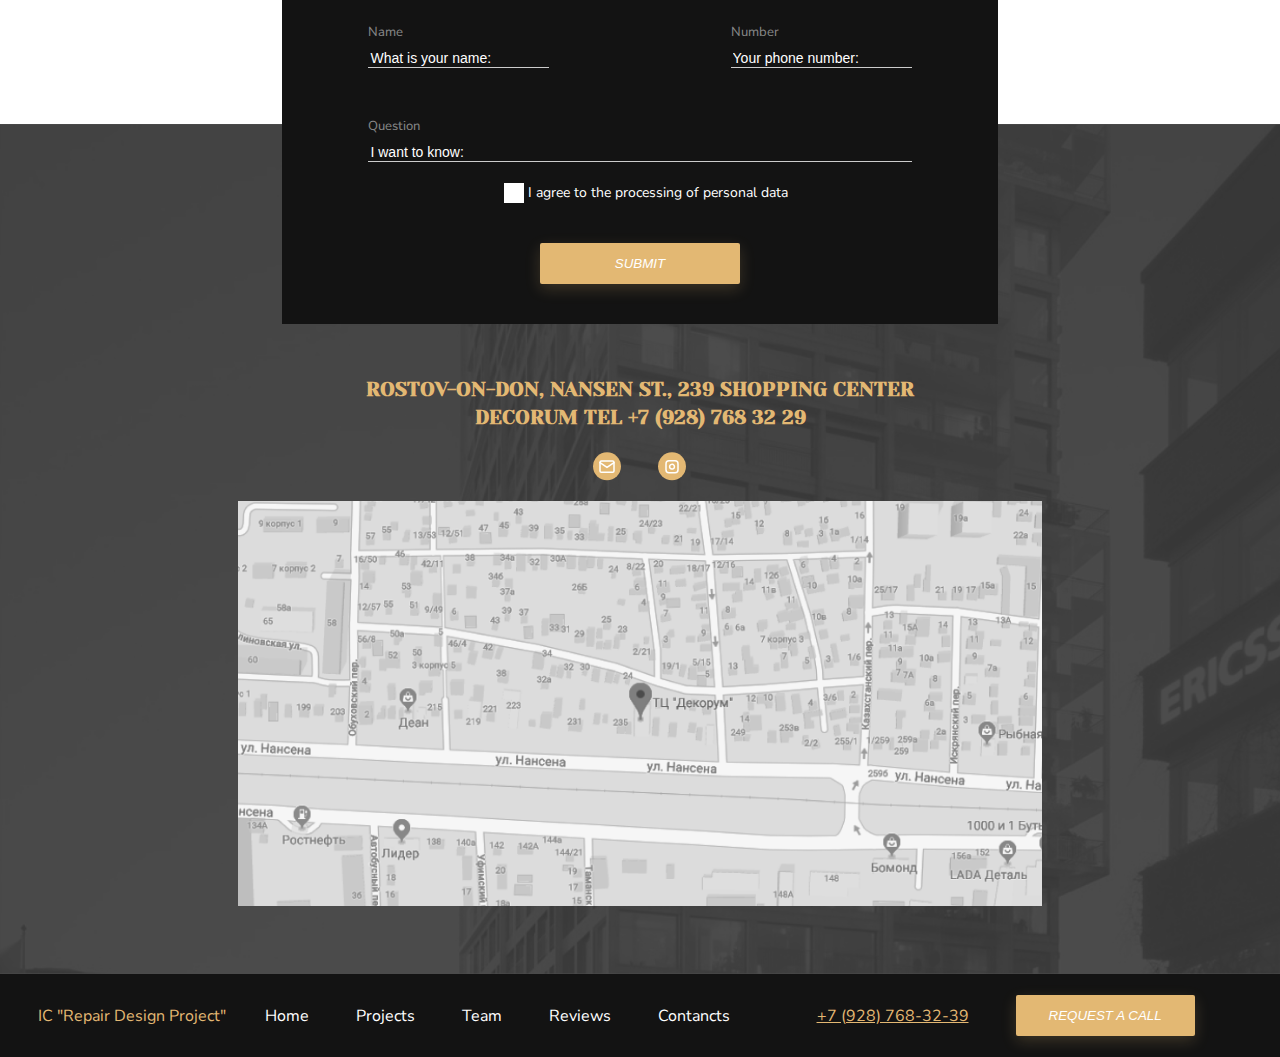
==== commit 2fcd8768: "changes for wodth 1024" ====
--- a/index.html
+++ b/index.html
@@ -37,7 +37,7 @@
         <main>
             <section class="hero">
                 <div class="container hero-container margin-mobile">
-                    <div class="title-wrapper">
+                    <div class="title-wrapper title-wrapper-1">
                         <h1 class="title">Turnkey Repair in the city of <span class="intext">Rostov-on-Don</span></h1>
                         <p class="paragraph">Get ready-made turnkey repairs on time with work time 
                             saving up to 45 days and 20% from cost of materials due
@@ -454,7 +454,7 @@
             </div>
         </section>
         <section class="questions ">
-            <div class="questions-container">
+            <div class="questions-container container">
             <form class="repair-input-wrapper margin-mobile questions-wrapper">
                 <h2 class="title-20px title questions-title">have any questions?</h2>
                 <div class="questions-input-desktop">
--- a/styles/style.css
+++ b/styles/style.css
@@ -640,10 +640,10 @@
   font-style: normal;
   text-transform: uppercase;
   background-color: #e3b873;
-  max-width: 200px;
+  max-width: 250px;
   text-align: center;
   color: white;
-
+  margin-top: 160px;
 }
 @media only screen and (min-width: 1200px) {
   .mobile-video-svg {
@@ -656,7 +656,7 @@
     display: none;
   }
 }
-@media only screen and (max-width: 1200px) {
+@media only screen and (max-width: 965px) {
   nav > .header-navigation {
     display: none;
   }
@@ -882,6 +882,7 @@
   .button-repair {
     font-size: 13px;
     padding: 13px 2px;
+    margin-top: 0;
   }
 }
 @media only screen and (max-width: 1200px) {
@@ -1053,3 +1054,13 @@
     display: none;
   }
 }
+@media only screen and (max-width: 1200px) {
+  .container {
+    max-width: 80%;
+  }
+}
+@media only screen and (max-width: 1200px) {
+  .title-wrapper-1 {
+    max-width: 500px;
+  }
+}
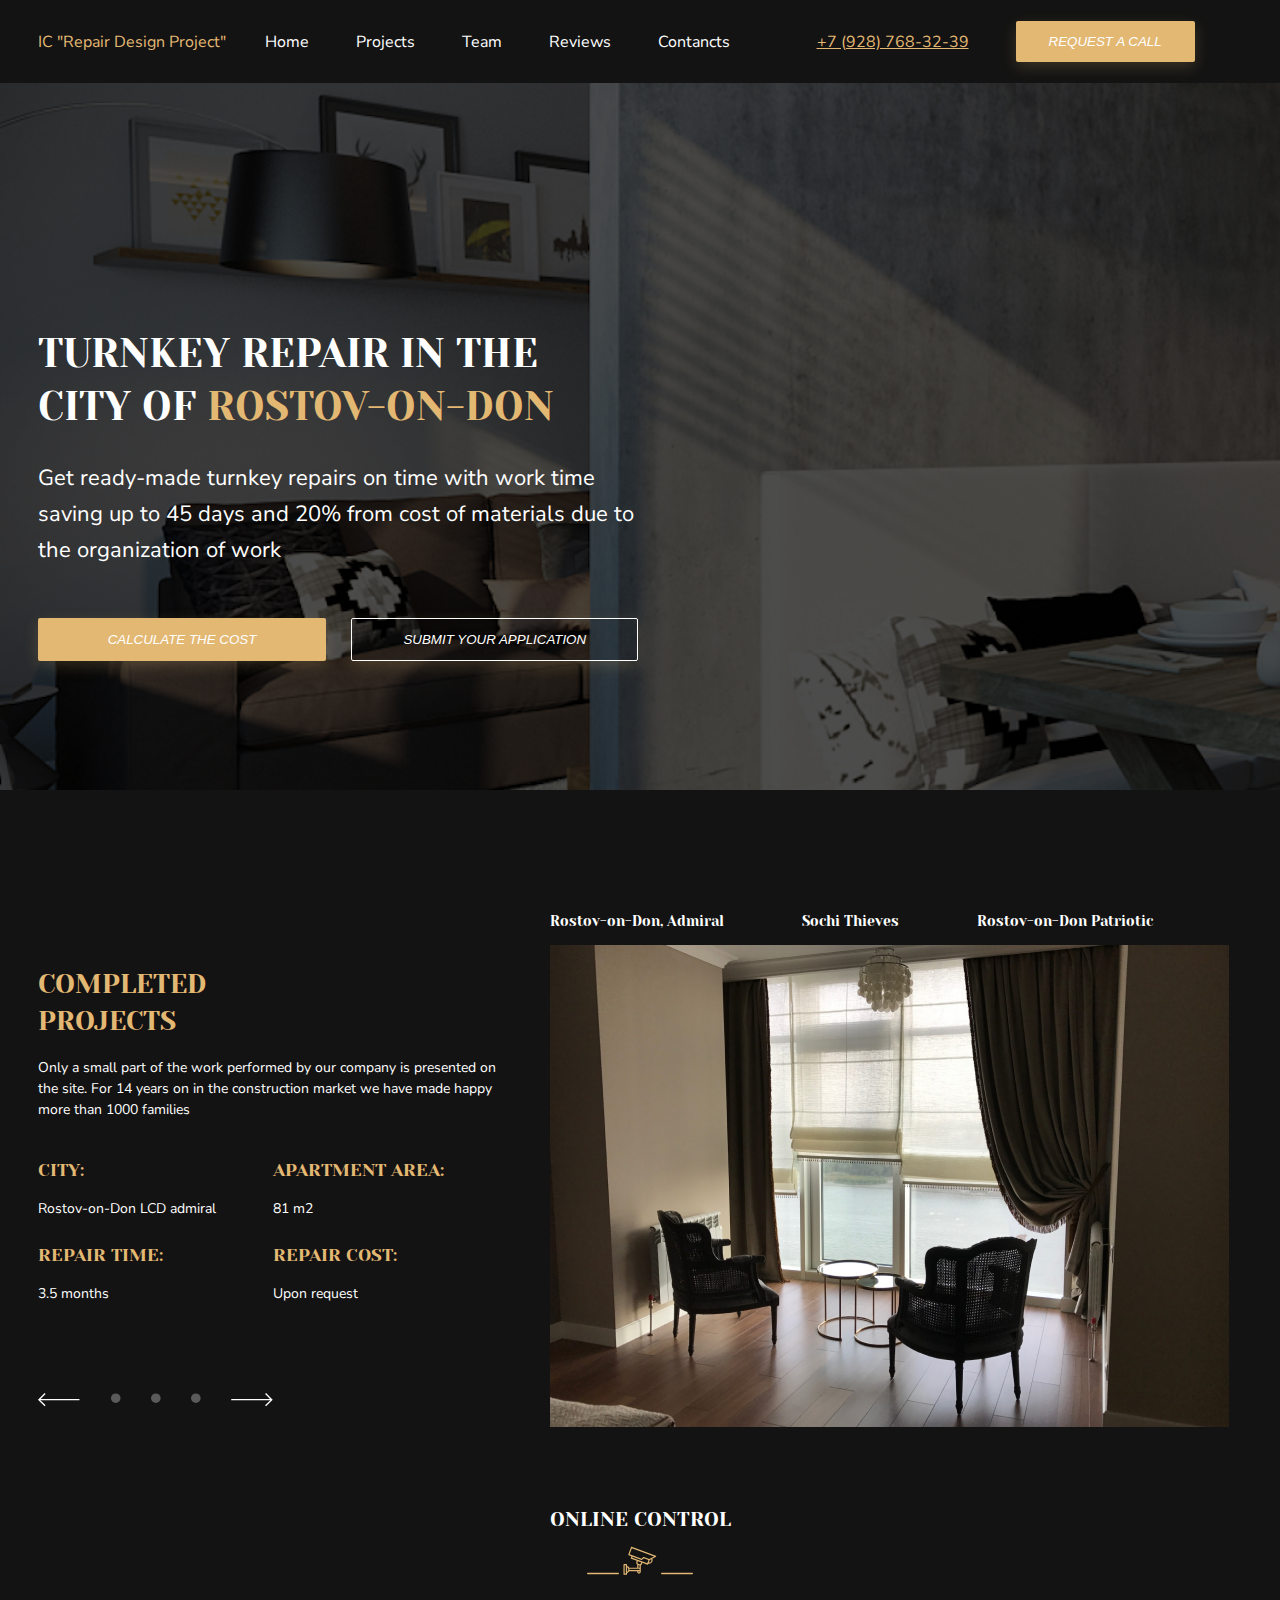
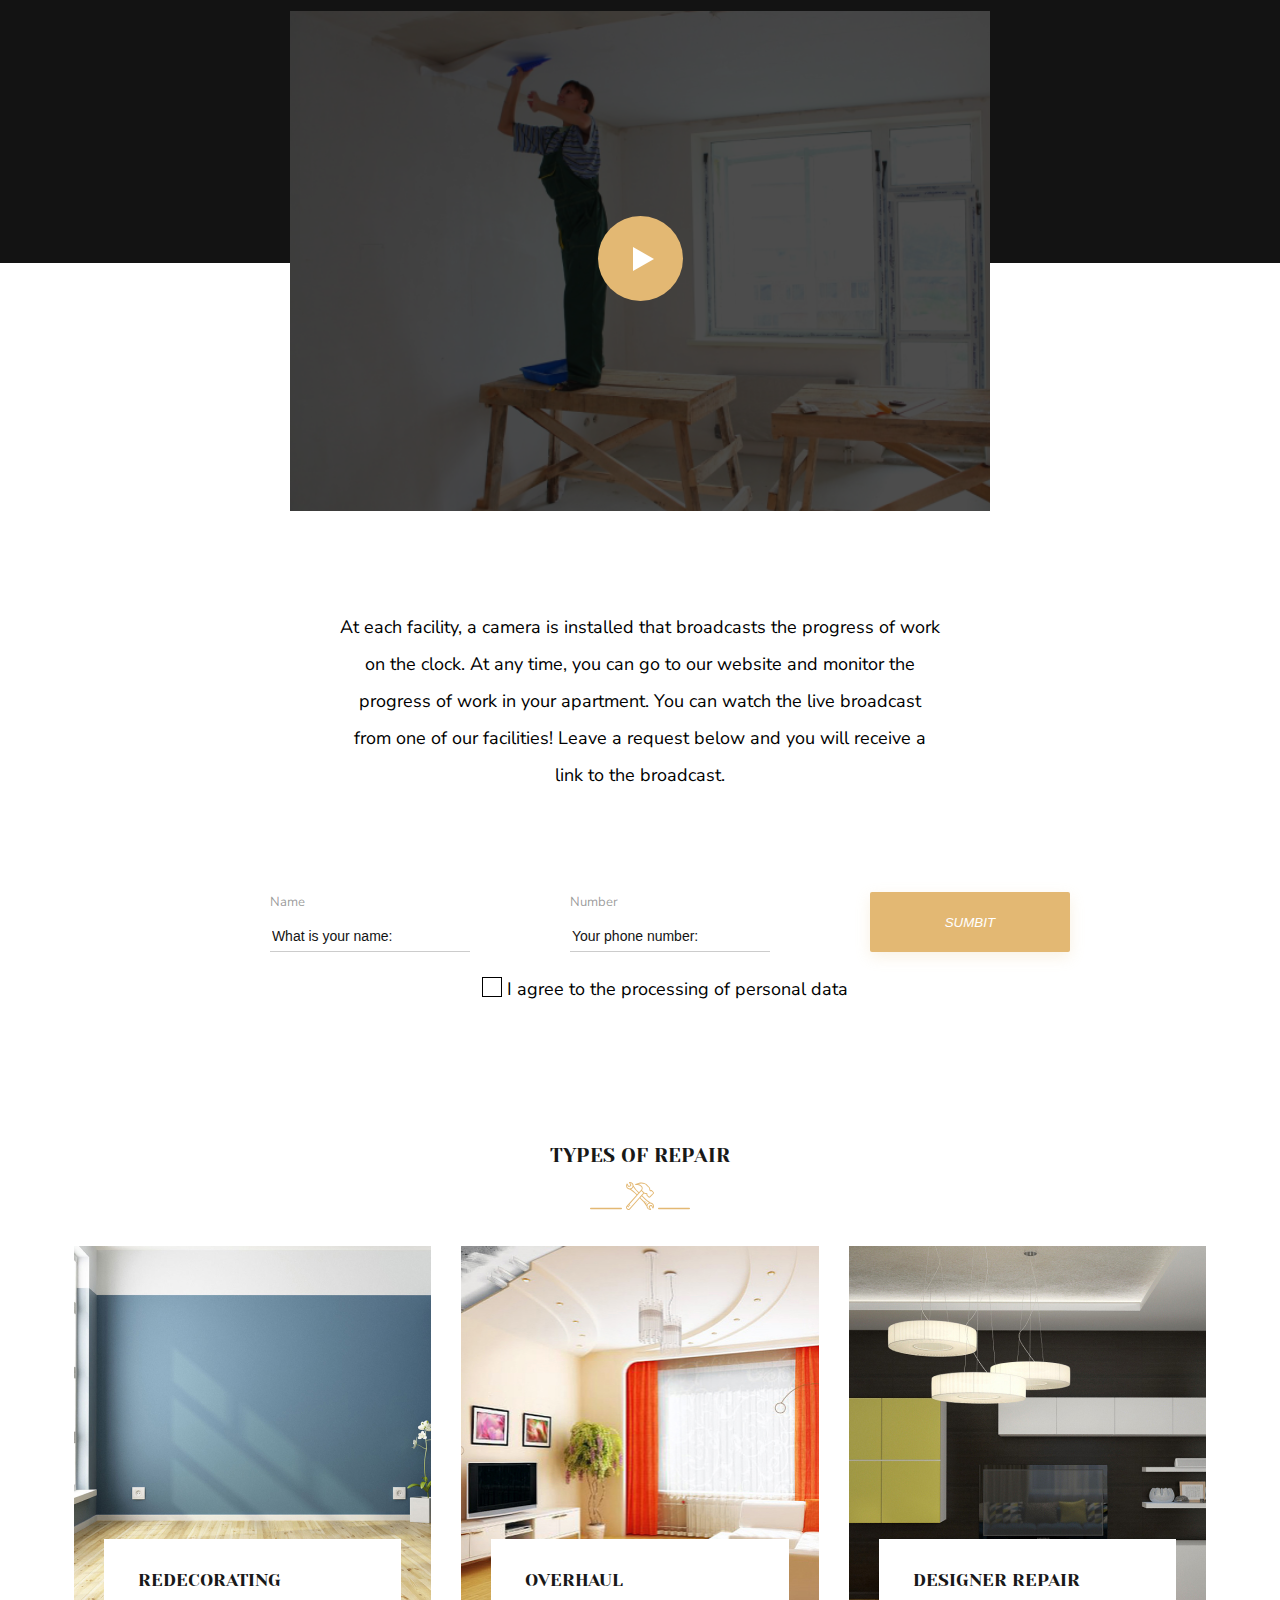
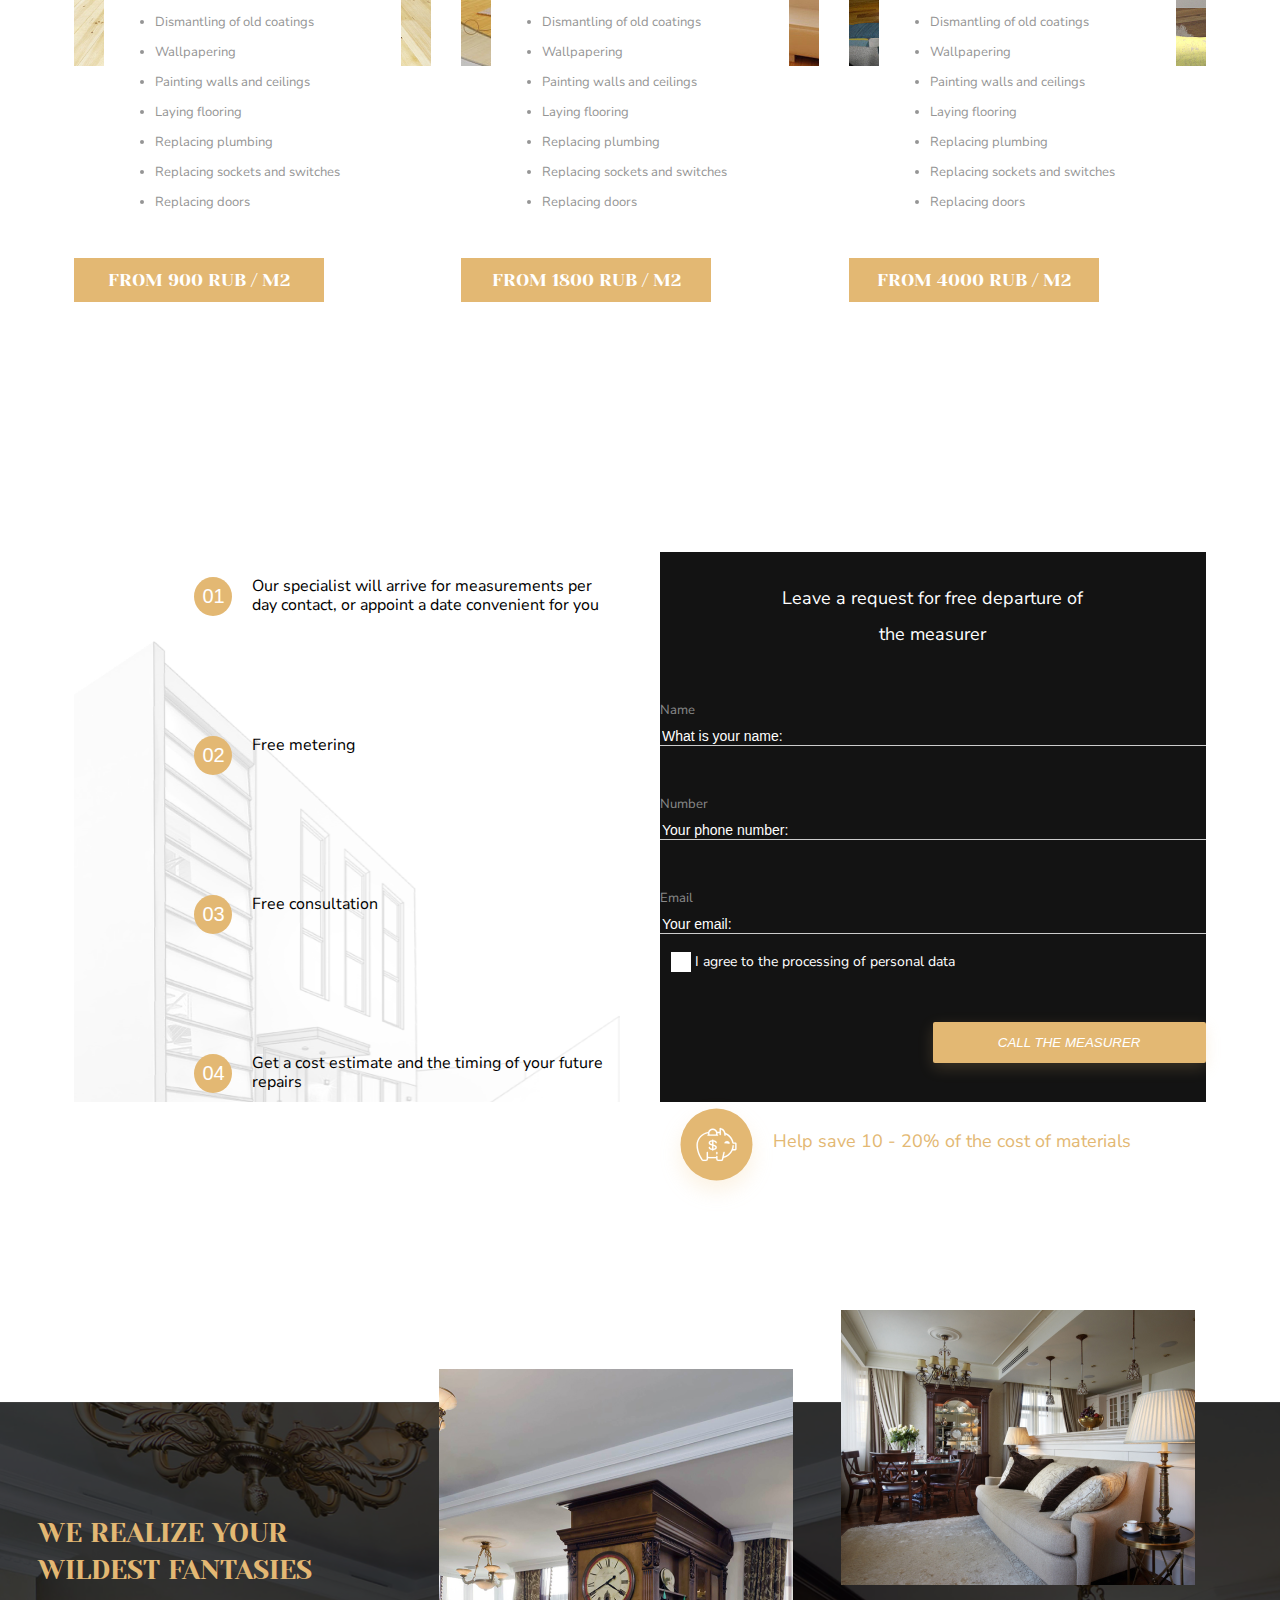
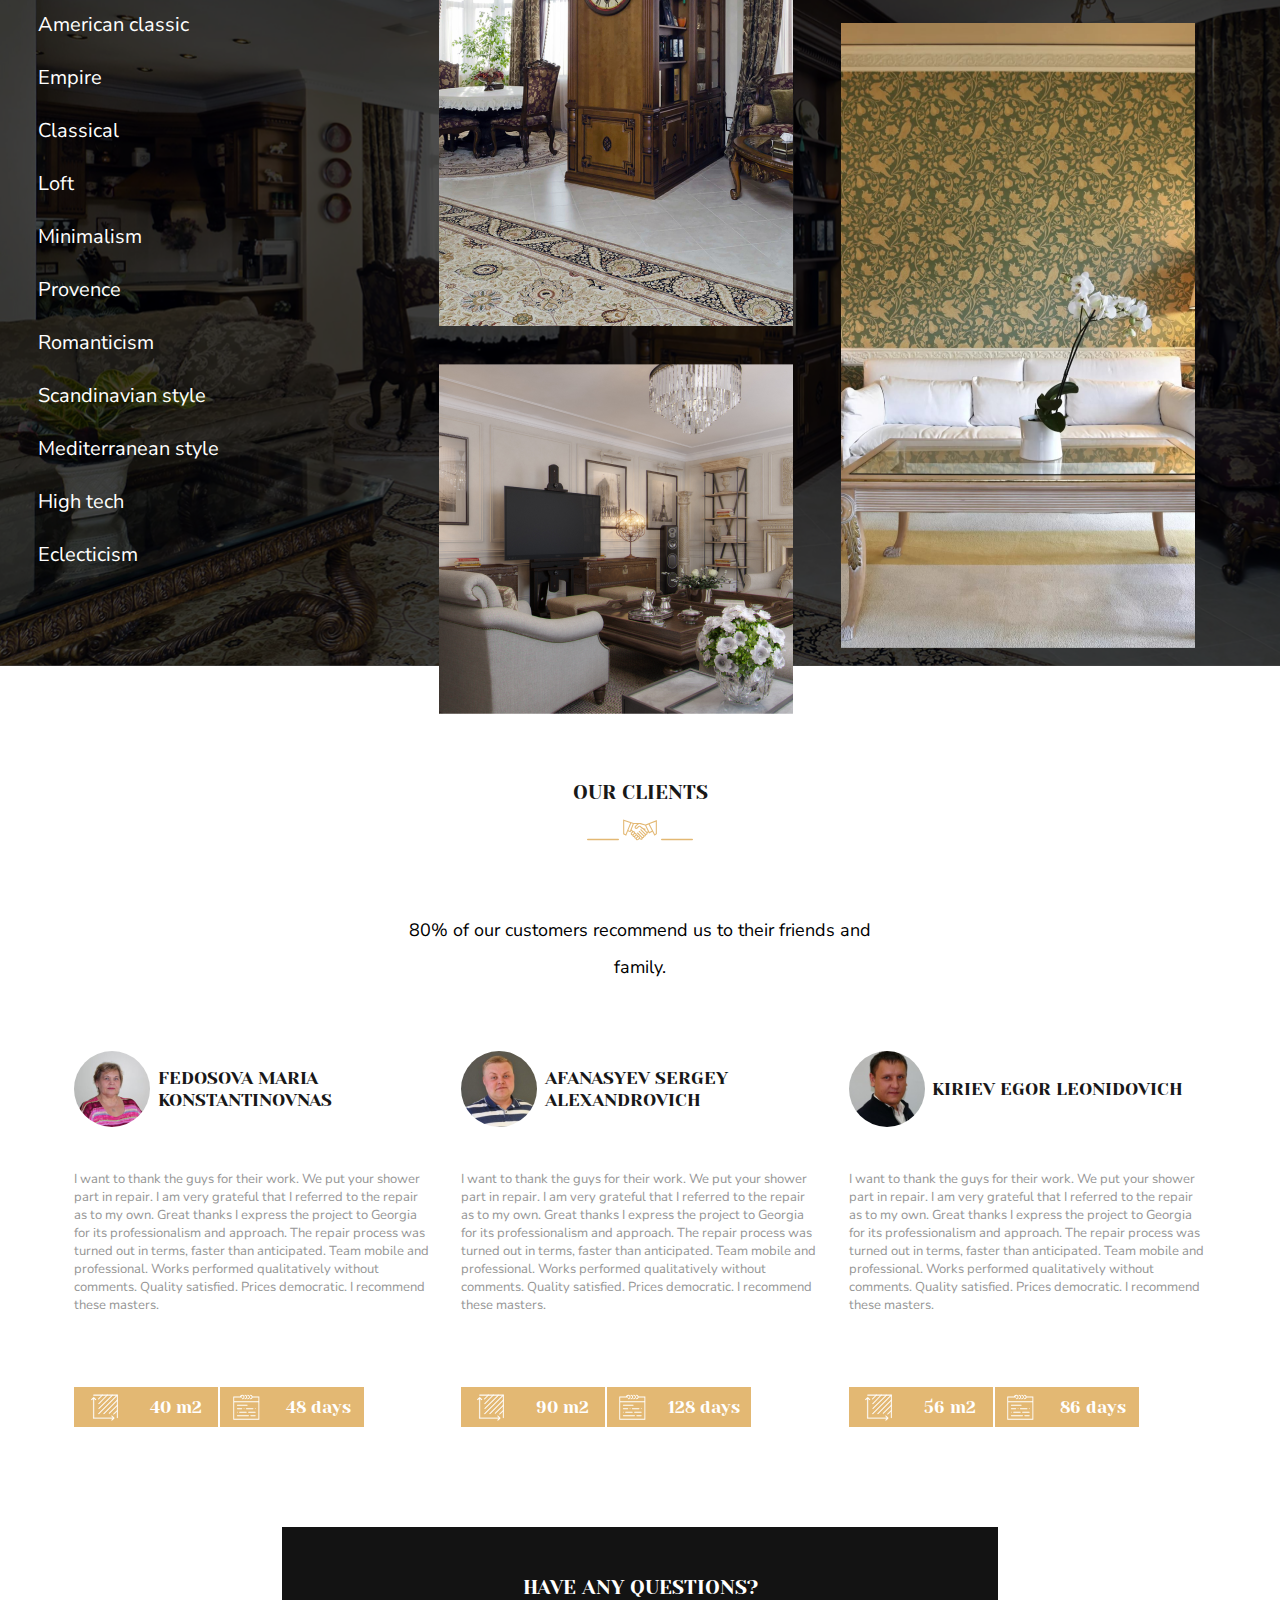
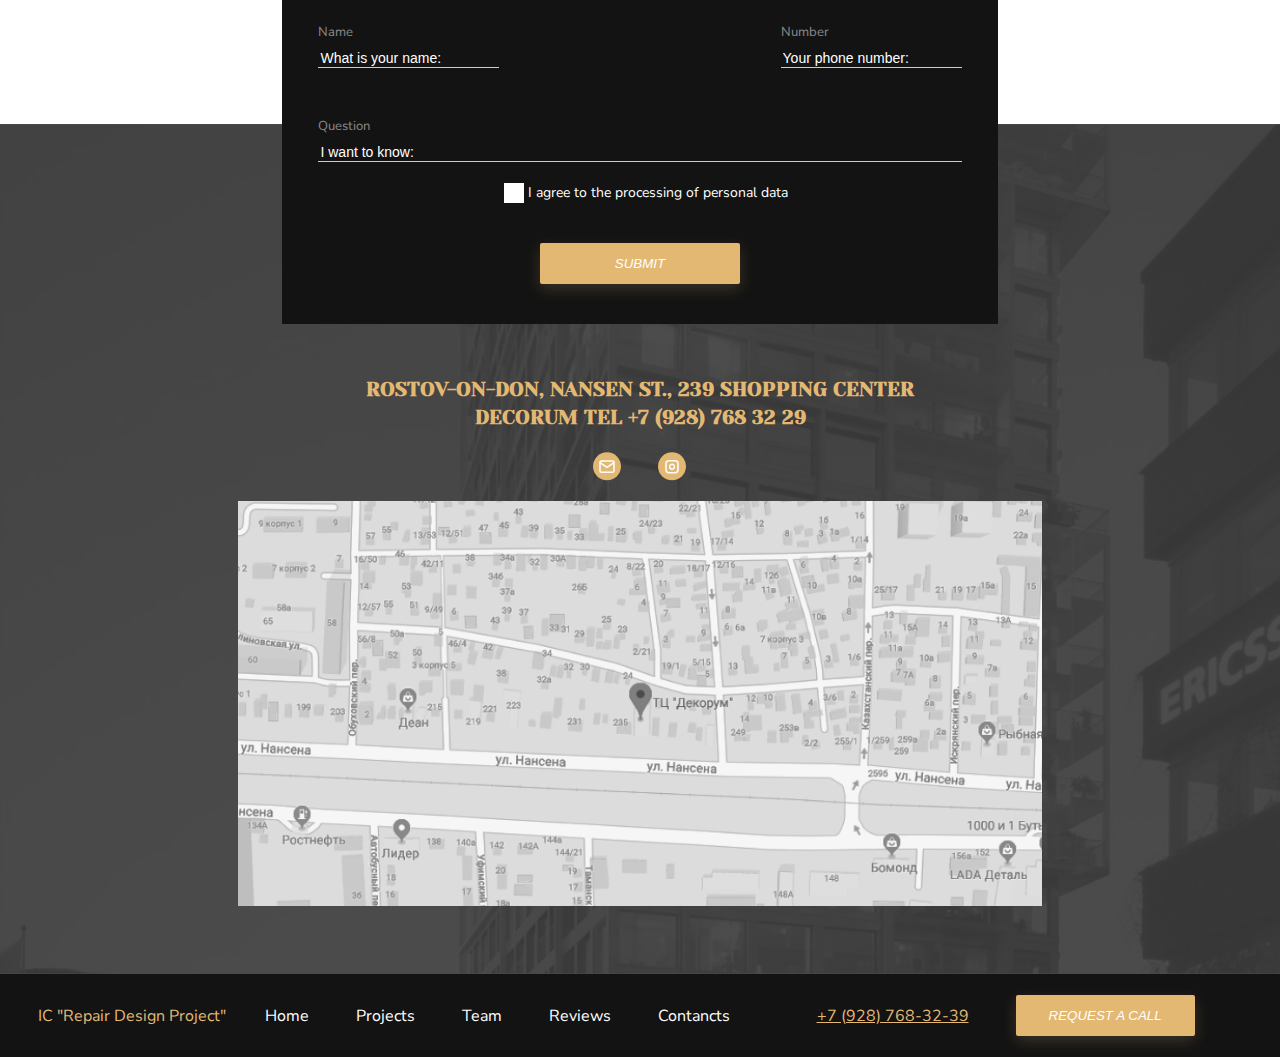
==== commit e48106f9: "issue-3-completed" ====
--- a/index.html
+++ b/index.html
@@ -367,7 +367,10 @@
                 <span class="intext">We realize your
                     wildest fantasies</span>
             </h1>
-            <img src="images/image-5.3.png" alt="living room" class="fantasies-images">
+            <div class="fantasies-images">
+                <img src="images/image-5.3.png" alt="living room" class="fantasies-images-content">
+            </div>
+            
         </section>
         <section class="clients">
             <div class="clients-title container">
--- a/styles/style.css
+++ b/styles/style.css
@@ -383,7 +383,7 @@
   grid-template-rows: auto;
   grid-auto-flow: row;
   text-align: left;
-  padding: 0 50px 20px;
+  padding-bottom: 20px;
 }
 .repair-input-title {
   color: rgba(255, 255, 255, 0.5);
@@ -480,6 +480,9 @@
 }
 .fantasies-images {
   margin-top: 38px;
+  display: flex;
+  justify-content: center;
+
 }
 .image-col-1 {
   margin-top: -265px;
@@ -656,11 +659,17 @@
     display: none;
   }
 }
-@media only screen and (max-width: 965px) {
-  nav > .header-navigation {
-    display: none;
-  }
-}
+@media only screen and (max-width: 800px) {
+  .header-content> nav > .header-navigation {
+    display: none;
+  }
+}
+@media only screen and (max-width: 1200px) {
+  .images>nav > .header-navigation {
+    display: none;
+  }
+}
+
 
 @media only screen and (max-width: 1200px) {
   .header-navigation > .button {
@@ -694,7 +703,6 @@
     align-items: center;
     font-size: 11px;
     line-height: 18px;
-    max-width: 339px;
     justify-content: space-between;
     margin: 0 auto;
   }
@@ -781,6 +789,9 @@
   .online-control-paragraph-wrapper {
     max-width: 340px;
     margin: 51px auto;
+    height: 105px;
+    max-height: auto;
+    position: relative;
   }
 }
 @media only screen and (max-width: 1200px) {
@@ -795,6 +806,7 @@
     grid-template-rows: auto;
     grid-auto-flow: row;
     text-align: left;
+    max-width: 650px;
   }
 }
 @media only screen and (max-width: 1200px) {
@@ -965,6 +977,7 @@
 @media only screen and (max-width: 1200px) {
   .questions-wrapper {
     margin-bottom: -150px;
+    max-width: 650px;
   }
 }
 @media only screen and (max-width: 1200px) {
@@ -1053,14 +1066,15 @@
   .desktop-video-svg {
     display: none;
   }
-}
-@media only screen and (max-width: 1200px) {
-  .container {
-    max-width: 80%;
-  }
-}
+} 
 @media only screen and (max-width: 1200px) {
   .title-wrapper-1 {
     max-width: 500px;
   }
 }
+@media only screen and (max-width: 350px) {
+.fantasies-images-content {
+  width: 100%;
+  height: auto;
+}
+}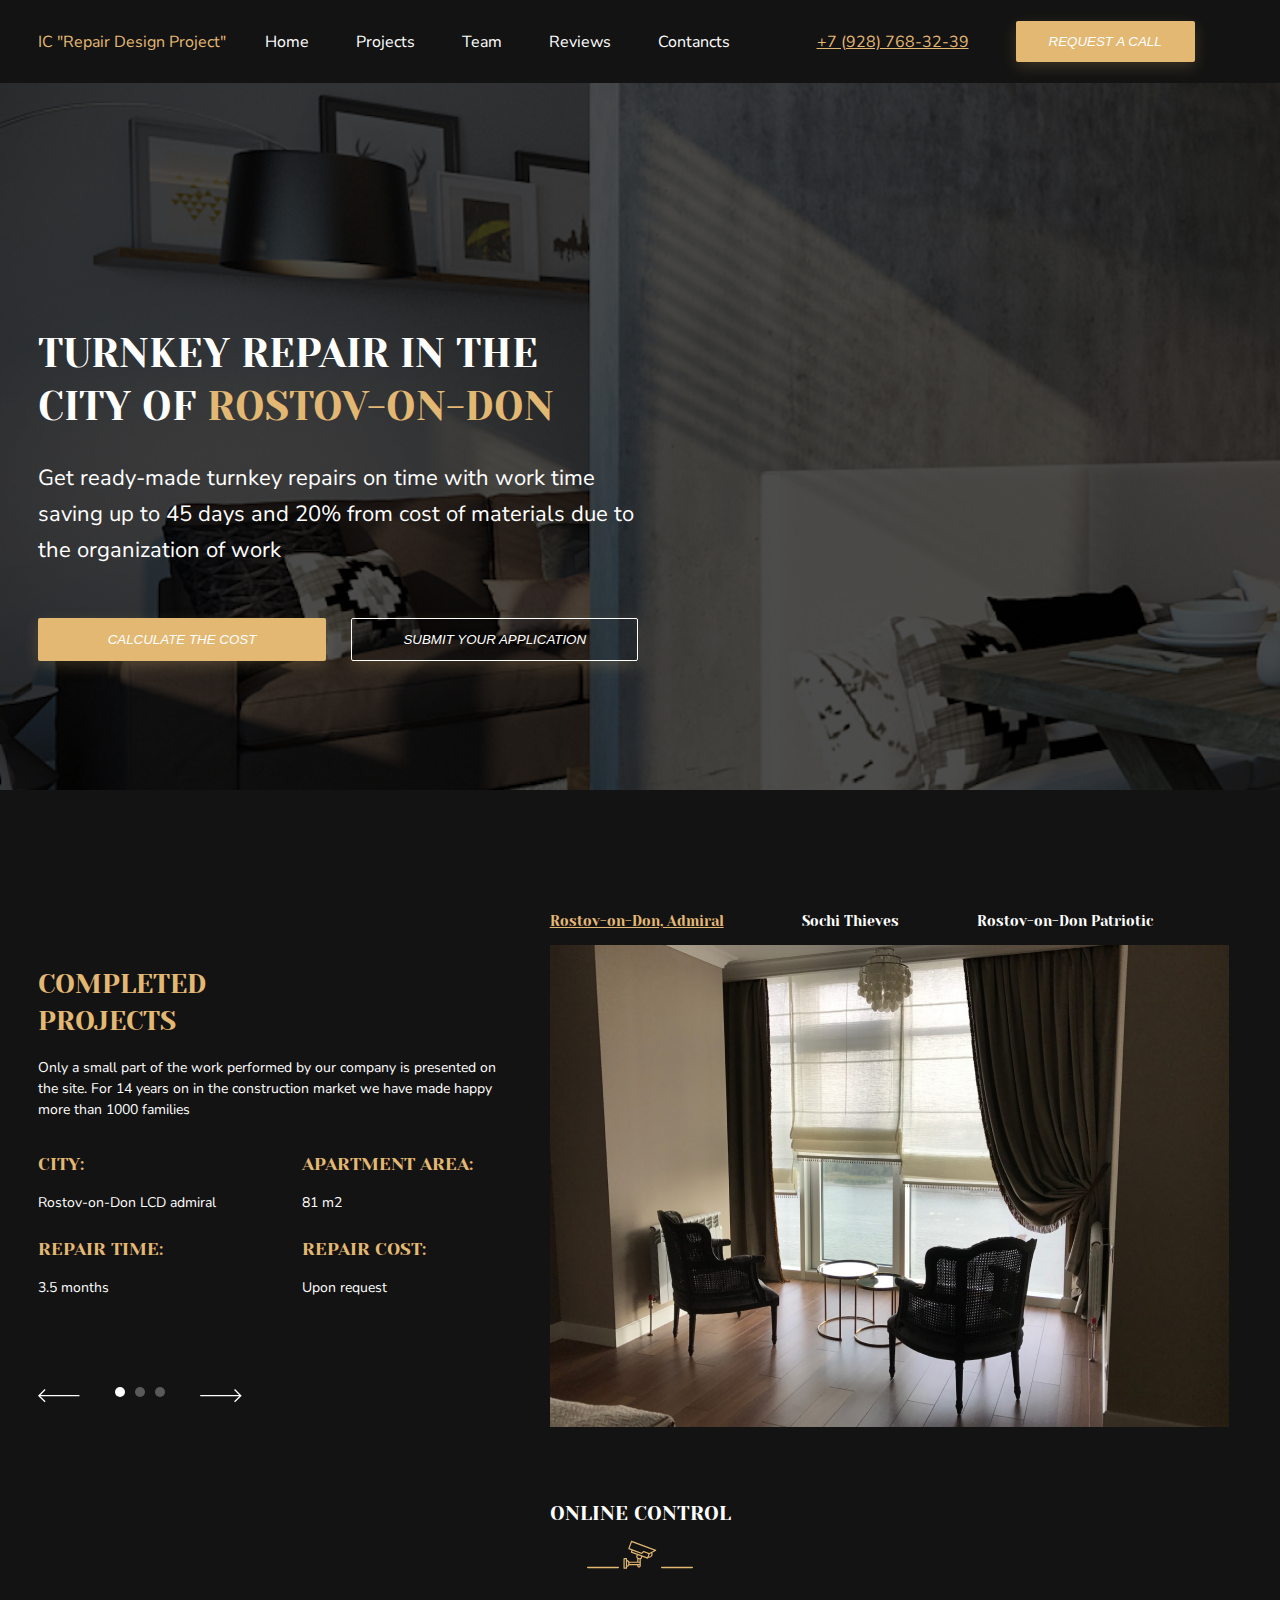
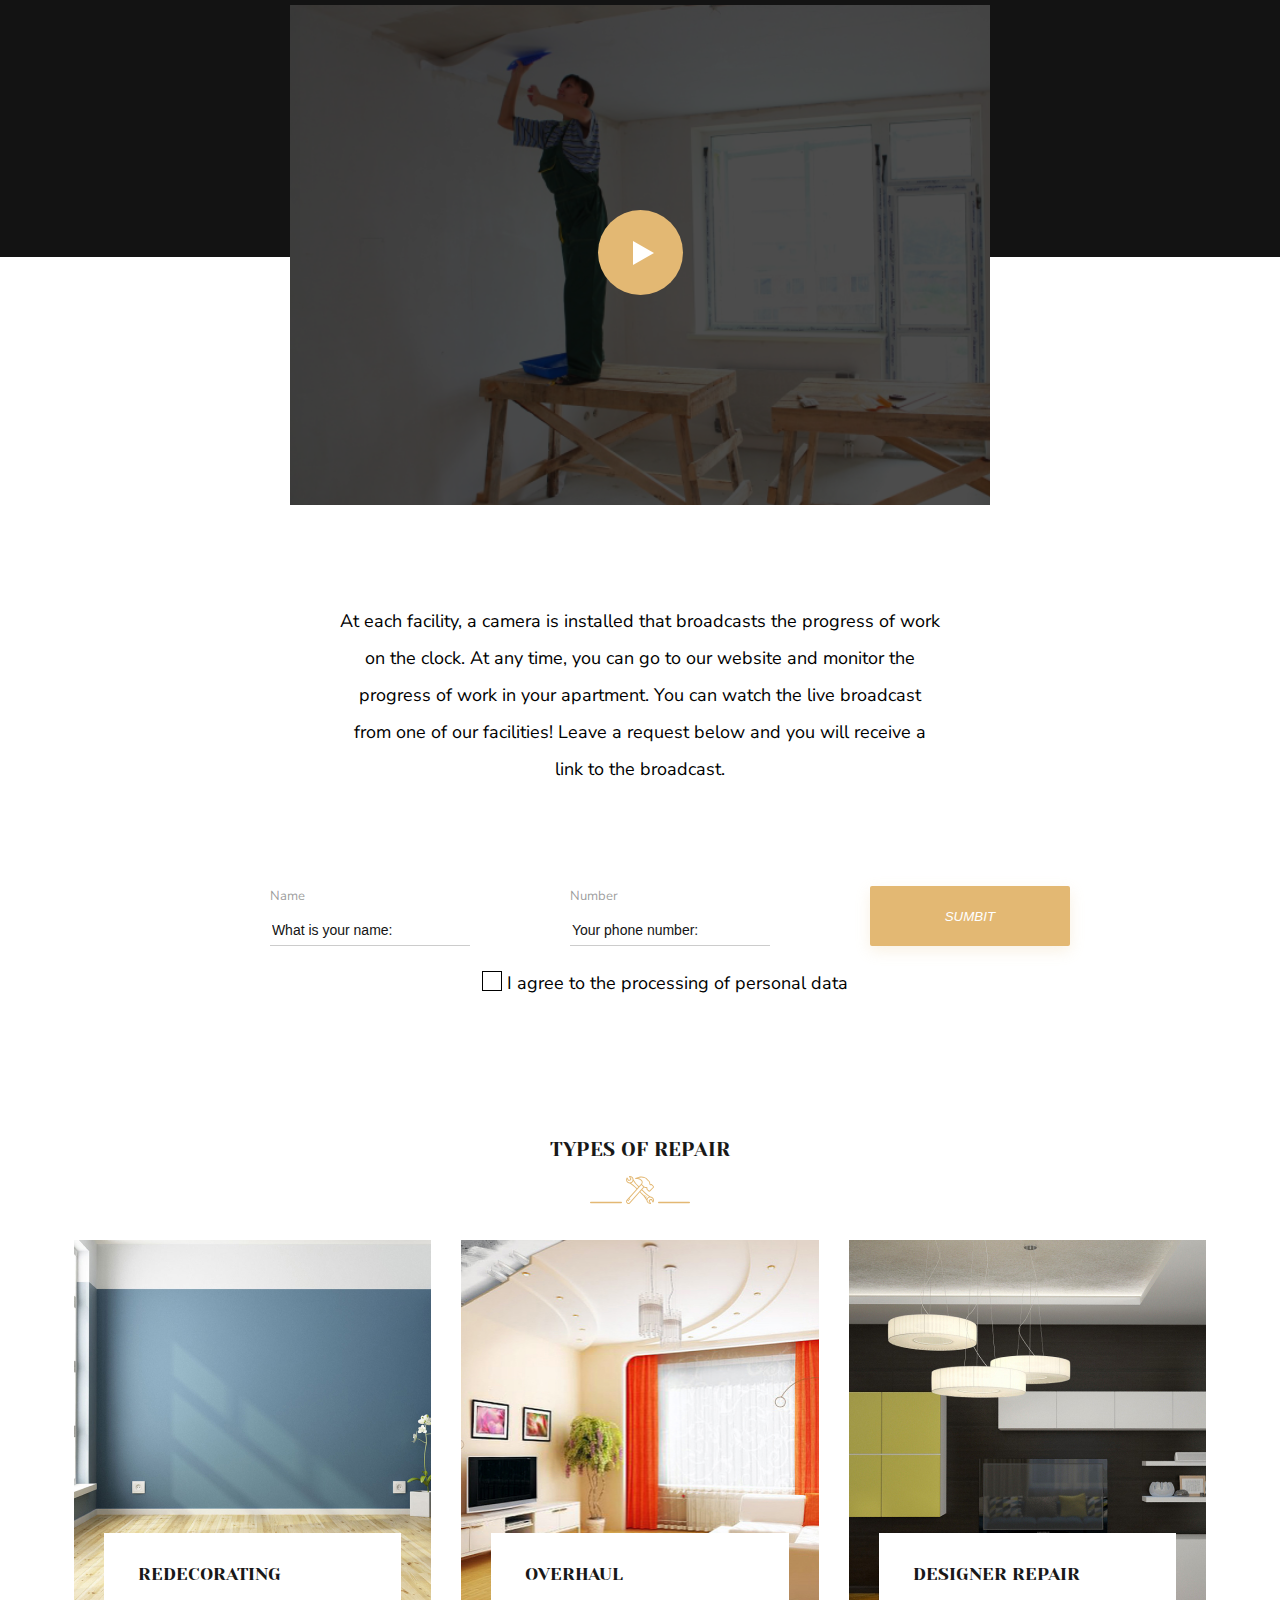
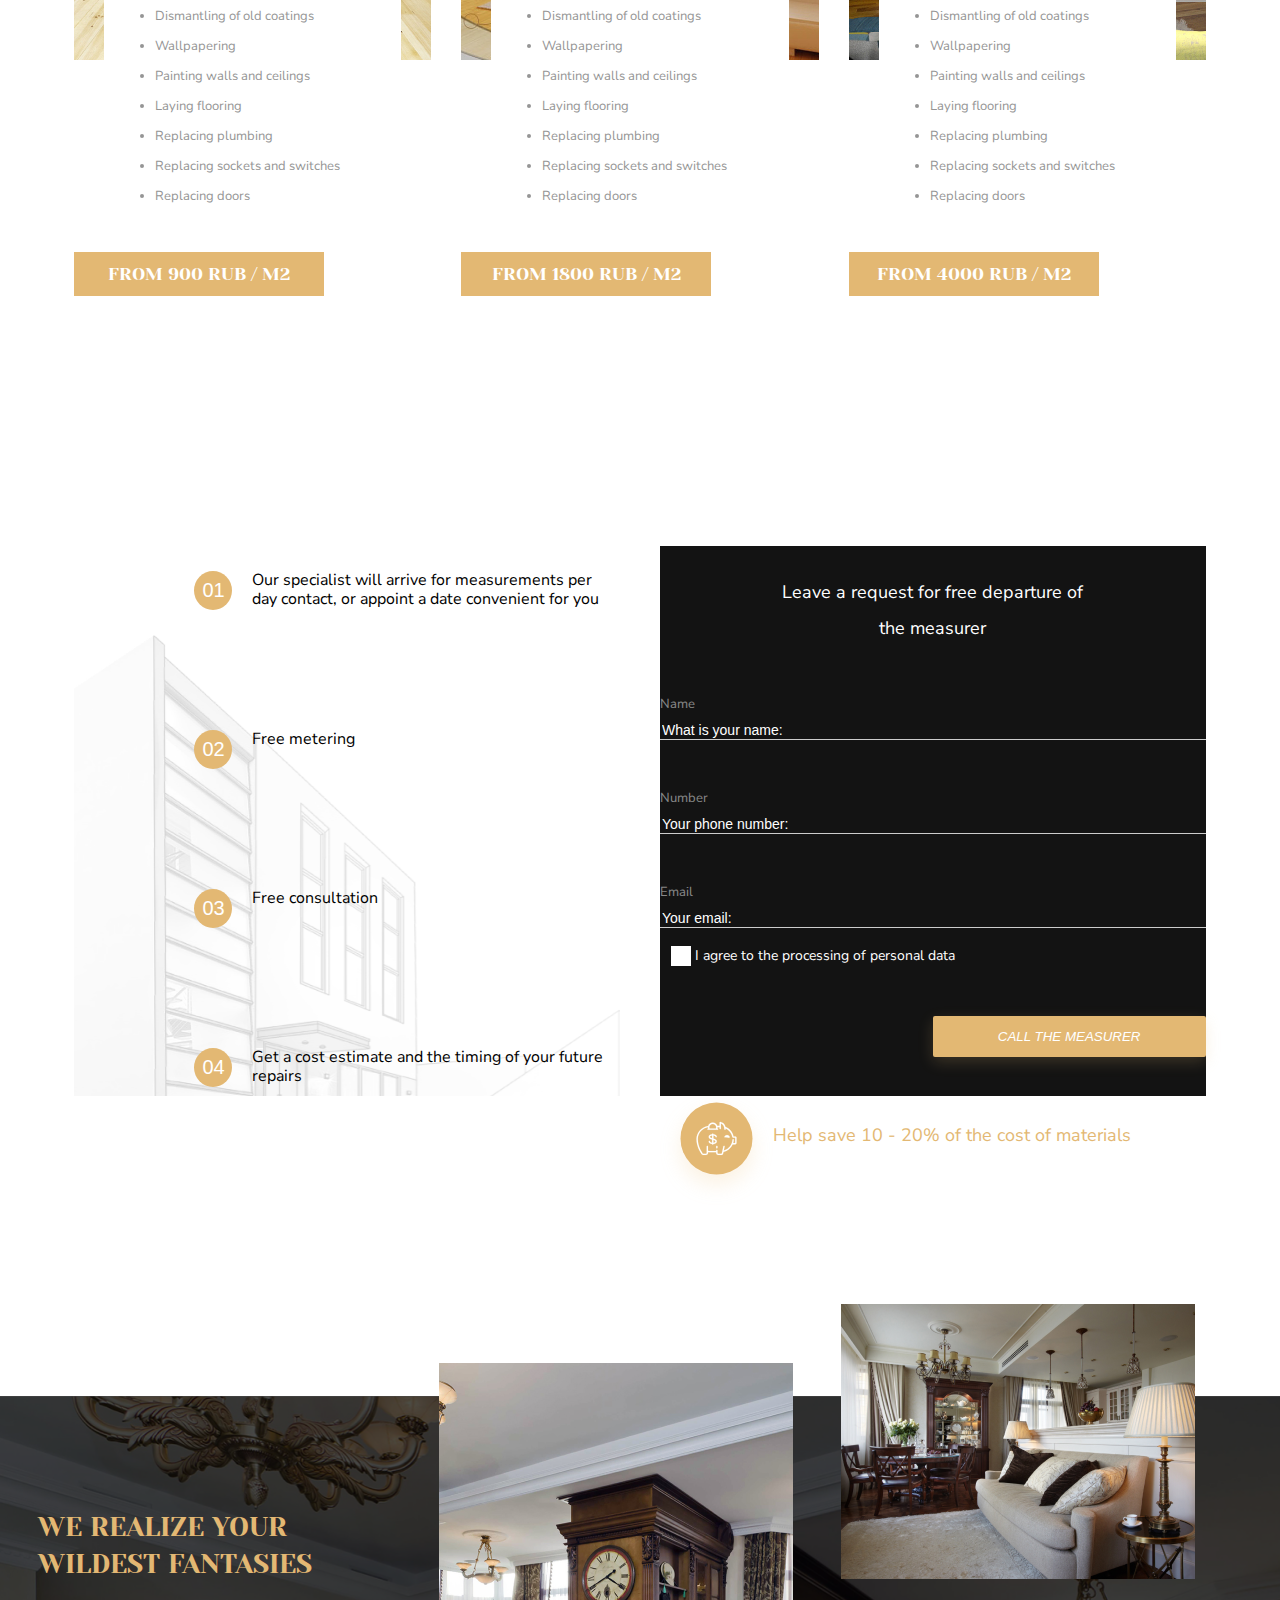
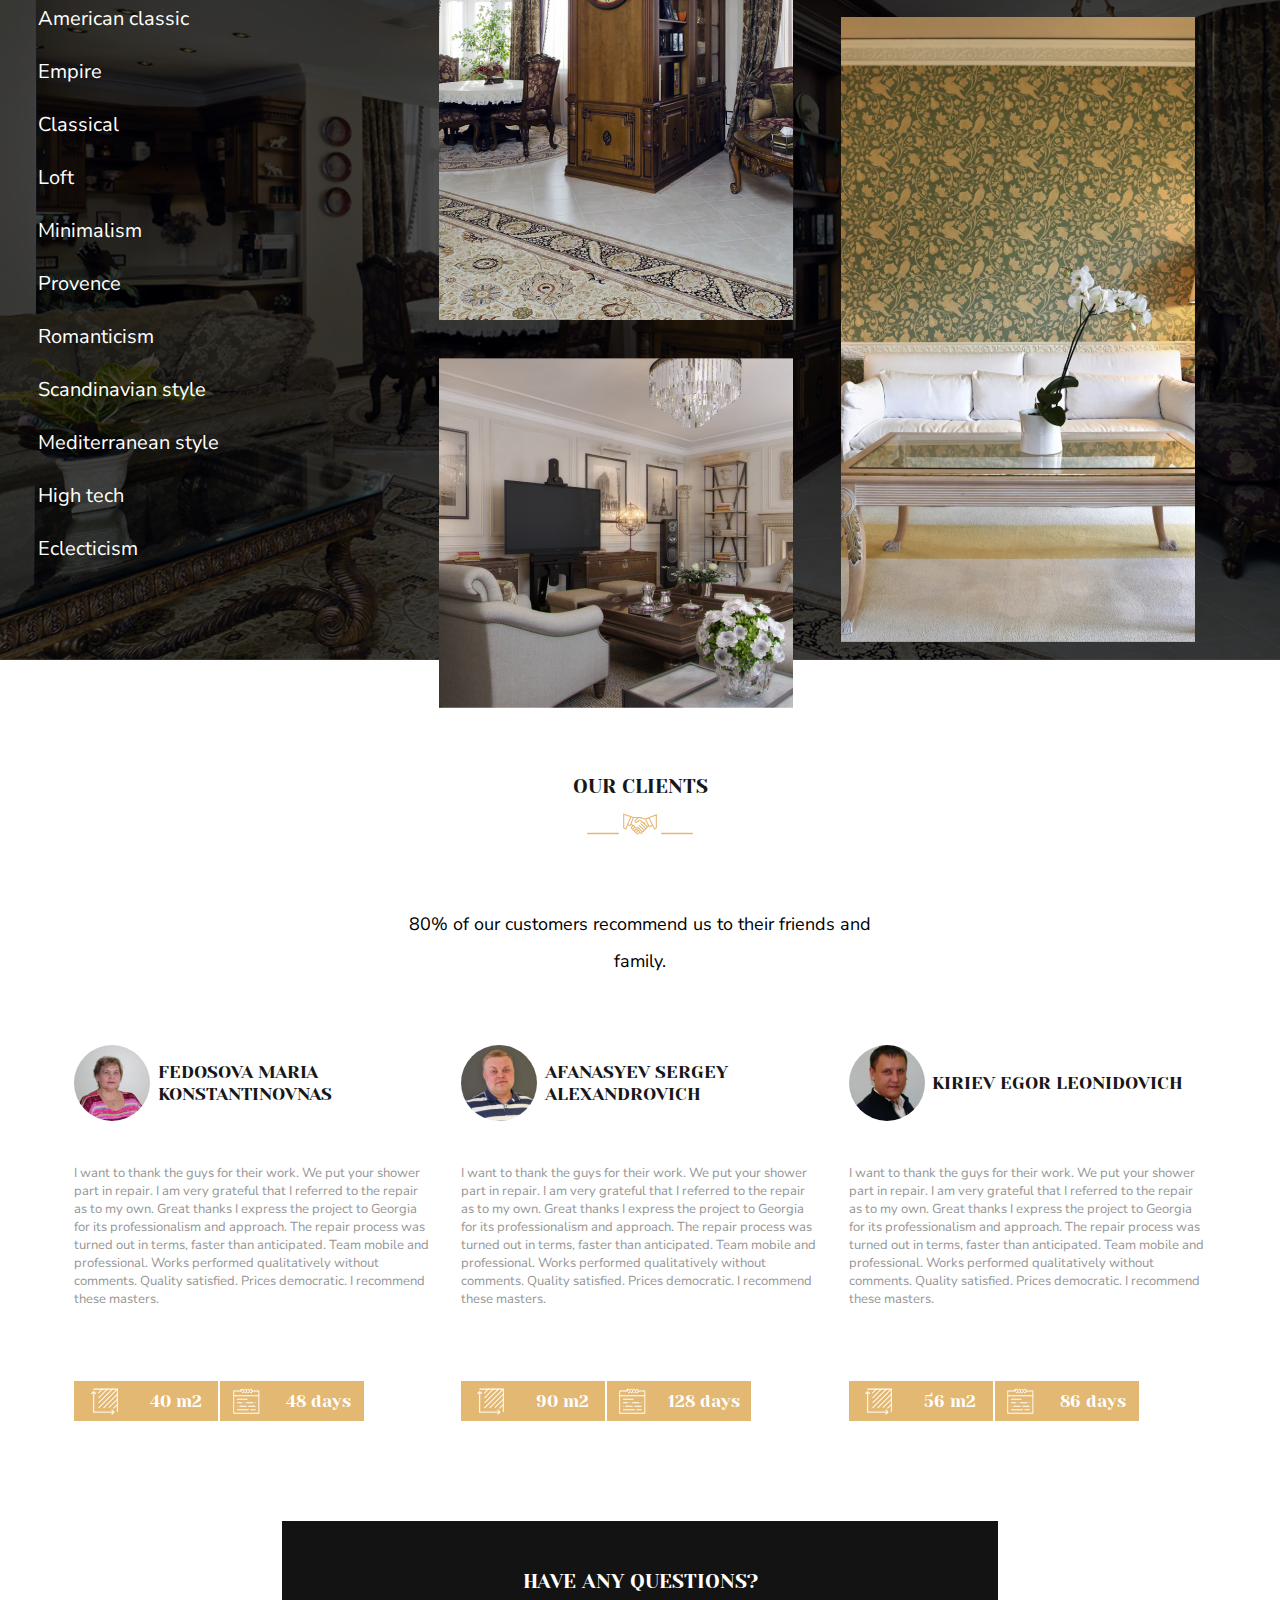
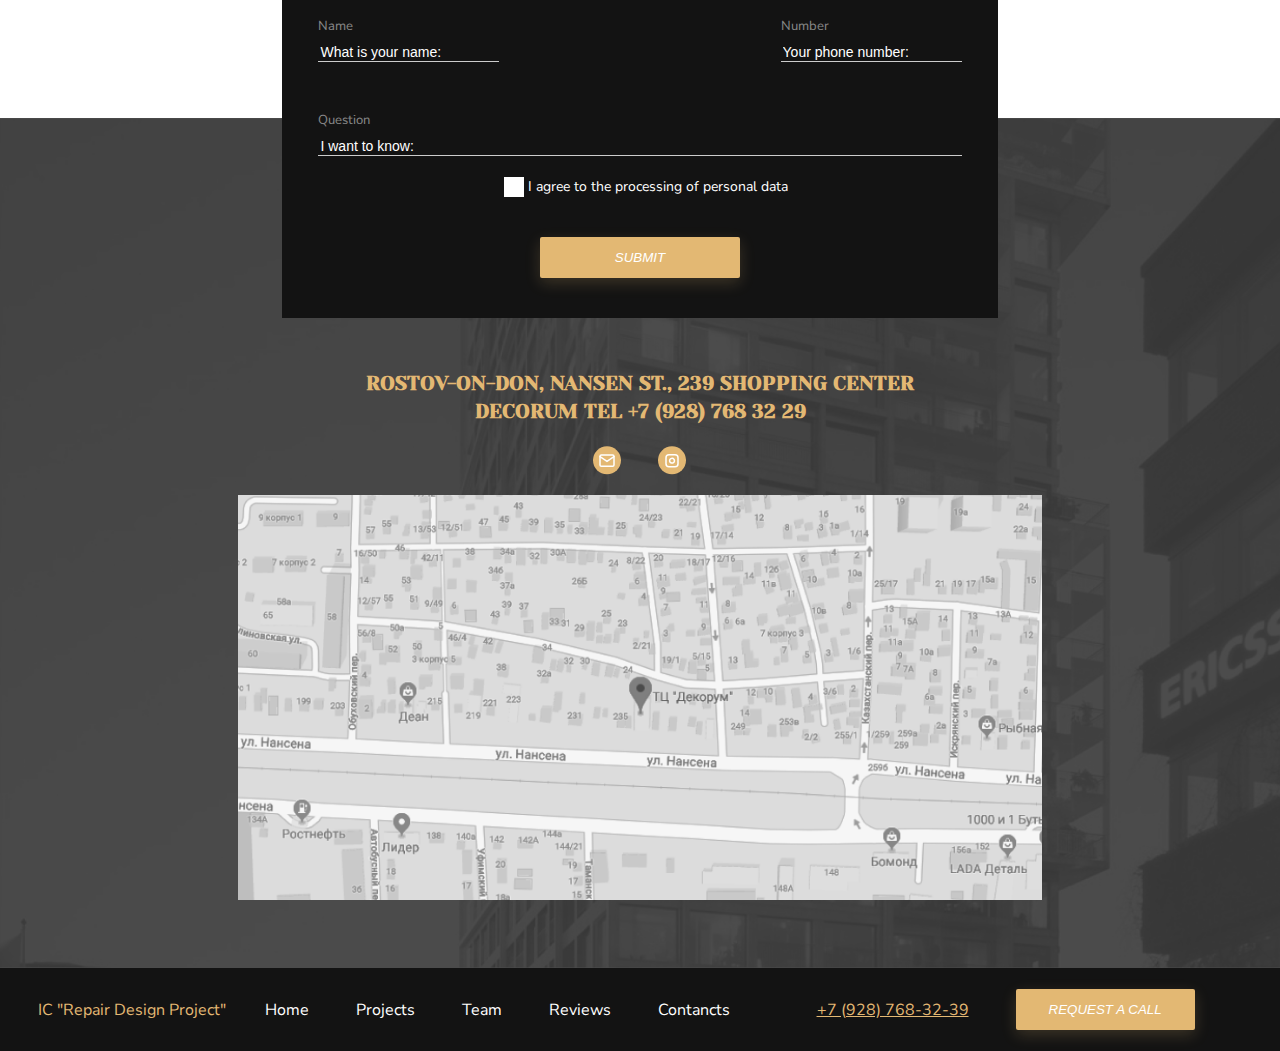
==== commit 327b5293: "added slider" ====
--- a/index.html
+++ b/index.html
@@ -9,6 +9,7 @@
         <link rel="preconnect" href="https://fonts.gstatic.com">
 <link href="https://fonts.googleapis.com/css2?family=Nunito+Sans:wght@200;300;400&display=swap" rel="stylesheet">
 <link href="https://fonts.googleapis.com/css2?family=Yeseva+One&display=swap" rel="stylesheet">
+
     </head>
     
     <body>
@@ -65,20 +66,20 @@
                         <div class="subtitle-container">
     
                         </div>
-    
-                    </div>
-                    <div class="images margin-mobile">
+                             
+                    </div>
+                    <div class="images margin-mobile js-slider__images">
                         <nav>
-                            <ul class="header-navigation">
-                                <li class="header-navigation__item project-nav__item"><a href="#">Rostov-on-Don, Admiral</a></li>
-                                <li class="header-navigation__item project-nav__item"><a href="#">Sochi Thieves</a></li>
-                                <li class="header-navigation__item project-nav__item"><a href="#">Rostov-on-Don Patriotic</a></li>
+                            <ul class="header-navigation" id="js-slider-navigation">
+                                <li class="header-navigation__item project-nav__item"><a class="js-anchor">Rostov-on-Don, Admiral</a></li>
+                                <li class="header-navigation__item project-nav__item"><a class="js-anchor">Sochi Thieves</a></li>
+                                <li class="header-navigation__item project-nav__item"><a class="js-anchor">Rostov-on-Don Patriotic</a></li>
                                                             
                             </ul>
                             
                         </nav>
-                        <img src="images/image_2.png" alt="room" class="mobile-image">
-                        <img src="images/image_2.1.png" alt="room" class="desktop-image">
+                        <img src="images/image_2.png" alt=  "room" class="mobile-image">
+                        <!-- <img src="images/image_2.1.png" alt="room" class="desktop-image"> -->
                     </div>
                     <div class="mobile-nav-projects">
                         <svg width="36" height="36" viewBox="0 0 36 36" fill="none" xmlns="http://www.w3.org/2000/svg">
@@ -95,39 +96,36 @@
                     <div class="info-desktop-position image-info-wrapper">
                         <div class="item">
                             <h2 class="title subtitle"><span class="intext">city:</span></h2>
-                            <p class="paragraph paragraph-2">Rostov-on-Don LCD admiral</p>
+                            <p class="paragraph paragraph-2 js-info-city"></p>
                         </div>
                         <div class="item">
                             <h2 class="title subtitle"><span class="intext">apartment area:</span></h2>
-                            <p class="paragraph paragraph-2">81 m2</p>
+                            <p class="paragraph paragraph-2 js-info-area"></p>
                         </div>
                         <div class="item">
                             <h2 class="title subtitle"><span class="intext">Repair time:</span></h2>
-                            <p class="paragraph paragraph-2">3.5 months</p>
+                            <p class="paragraph paragraph-2 js-info-repair-time"></p>
                         </div>
                         <div class="item">
                             <h2 class="title subtitle"><span class="intext">Repair Cost:</span></h2>
                             <p class="paragraph paragraph-2">Upon request</p>
                         </div>
                         <div class="completed-projects-nav-desktop">
+                            <div class="js-slider__arrow left">
+                            
                             <svg width="42" height="14" viewBox="0 0 42 14" fill="none" xmlns="http://www.w3.org/2000/svg">
                                 <path fill-rule="evenodd" clip-rule="evenodd" d="M6.63807 13.2761L2.29917e-05 6.63808L6.63807 3.80641e-05L7.58563 0.947606L1.89516 6.63808L7.58563 12.3286L6.63807 13.2761Z" fill="white"/>
                                 <path fill-rule="evenodd" clip-rule="evenodd" d="M0.947579 5.96828L41.4556 5.96829L41.4556 7.30835L0.947578 7.30834L0.947579 5.96828Z" fill="white"/>
                                 </svg>
-                                <svg width="11" height="11" viewBox="0 0 11 11" fill="none" xmlns="http://www.w3.org/2000/svg">
-                                    <rect  class="completed-projects-nav-items" x="0.952759" y="0.456299" width="9.56667" height="9.56667" rx="4.78333" fill="white" fill-opacity ="0.3"/>
-                                </svg>
-                                <svg width="10" height="11" viewBox="0 0 10 11" fill="none" xmlns="http://www.w3.org/2000/svg">
-                                    <rect class="completed-projects-nav-items" x="0.0583191" y="0.456543" width="9.56667" height="9.56667" rx="4.78333" fill="white" fill-opacity="0.3"/>
-                                </svg>
-                                <svg width="10" height="11" viewBox="0 0 10 11" fill="none" xmlns="http://www.w3.org/2000/svg">
-                                    <rect class="completed-projects-nav-items" x="0.0583191" y="0.456543" width="9.56667" height="9.56667" rx="4.78333" fill="white" fill-opacity="0.3"/>
-                                </svg>
+                            </div>
+                                <div class="js-slider__dots">
+                            </div>
+                            <div class="js-slider__arrow right">
                                 <svg width="42" height="14" viewBox="0 0 42 14" fill="none" xmlns="http://www.w3.org/2000/svg">
                                     <path fill-rule="evenodd" clip-rule="evenodd" d="M35.0451 0L41.6831 6.63804L35.0451 13.2761L34.0975 12.3285L39.788 6.63804L34.0975 0.947567L35.0451 0Z" fill="white"/>
                                     <path fill-rule="evenodd" clip-rule="evenodd" d="M40.7356 7.30784L0.227569 7.30784L0.22757 5.96777L40.7356 5.96778L40.7356 7.30784Z" fill="white"/>
                                 </svg>
-                                    
+                            </div>  
                                     
                                     
                                 
@@ -530,5 +528,6 @@
                 </div>
             </header>
         </footer>
+        <script src="js/script.js"></script>
     </body>
 </html>--- a/styles/style.css
+++ b/styles/style.css
@@ -177,6 +177,10 @@
 }
 .project-nav__item:hover {
   text-decoration: underline;
+}
+.header-navigation > .project-nav__item.selected > a {
+  text-decoration: underline;
+  color: #e3b873;
 }
 .online-control-paragraph-wrapper {
   max-width: 680px;
@@ -482,7 +486,6 @@
   margin-top: 38px;
   display: flex;
   justify-content: center;
-
 }
 .image-col-1 {
   margin-top: -265px;
@@ -535,8 +538,25 @@
   margin-top: -120px;
   margin-bottom: 120px;
 }
+.js-slider__dots {
+  display: flex;
+  justify-content: space-around;
+}
+
+.completed-projects-nav-items {
+  width: 10px;
+  height: 10px;
+  background: rgba(255, 255, 255, 0.3);
+  border-radius: 50%;
+  margin: 0 5px;
+  cursor: pointer;
+  transition: background 0.4s ease;
+}
 .completed-projects-nav-items:hover {
-  fill-opacity: 1;
+  background: rgba(255, 255, 255, 1);
+}
+.completed-projects-nav-items.active {
+  background: rgba(255, 255, 255, 1);
 }
 @media only screen and (min-width: 1200px) {
   .questions {
@@ -648,6 +668,15 @@
   color: white;
   margin-top: 160px;
 }
+.desktop-image {
+  display: none;
+}
+.desktop-image.active {
+  display: flex;
+}
+.js-slider__arrow {
+  cursor: pointer;
+}
 @media only screen and (min-width: 1200px) {
   .mobile-video-svg {
     display: none;
@@ -660,16 +689,15 @@
   }
 }
 @media only screen and (max-width: 800px) {
-  .header-content> nav > .header-navigation {
-    display: none;
-  }
-}
-@media only screen and (max-width: 1200px) {
-  .images>nav > .header-navigation {
-    display: none;
-  }
-}
-
+  .header-content > nav > .header-navigation {
+    display: none;
+  }
+}
+@media only screen and (max-width: 1200px) {
+  .images > nav > .header-navigation {
+    display: none;
+  }
+}
 
 @media only screen and (max-width: 1200px) {
   .header-navigation > .button {
@@ -748,7 +776,7 @@
   }
 }
 @media only screen and (max-width: 1200px) {
-  .desktop-image {
+  .desktop-image.active {
     display: none;
   }
 }
@@ -1066,15 +1094,15 @@
   .desktop-video-svg {
     display: none;
   }
-} 
+}
 @media only screen and (max-width: 1200px) {
   .title-wrapper-1 {
     max-width: 500px;
   }
 }
 @media only screen and (max-width: 350px) {
-.fantasies-images-content {
-  width: 100%;
-  height: auto;
-}
-}+  .fantasies-images-content {
+    width: 100%;
+    height: auto;
+  }
+}
